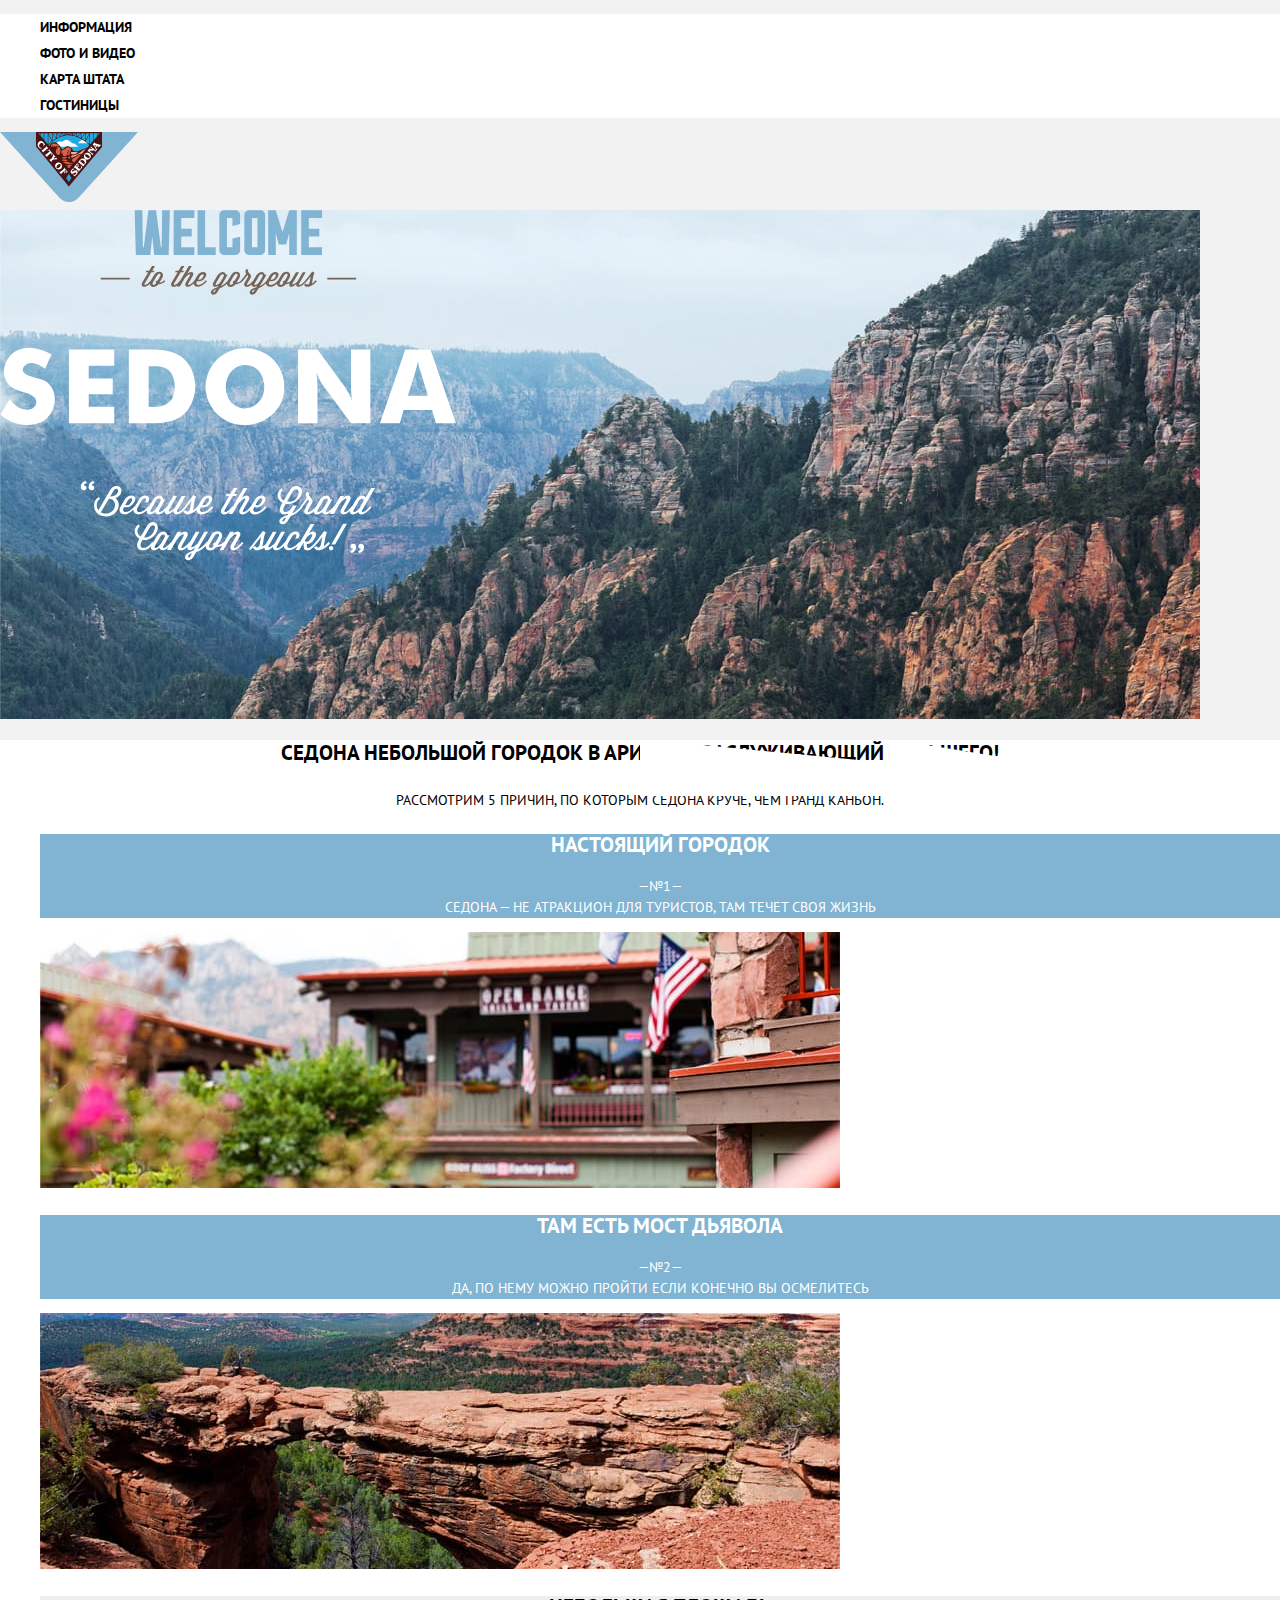
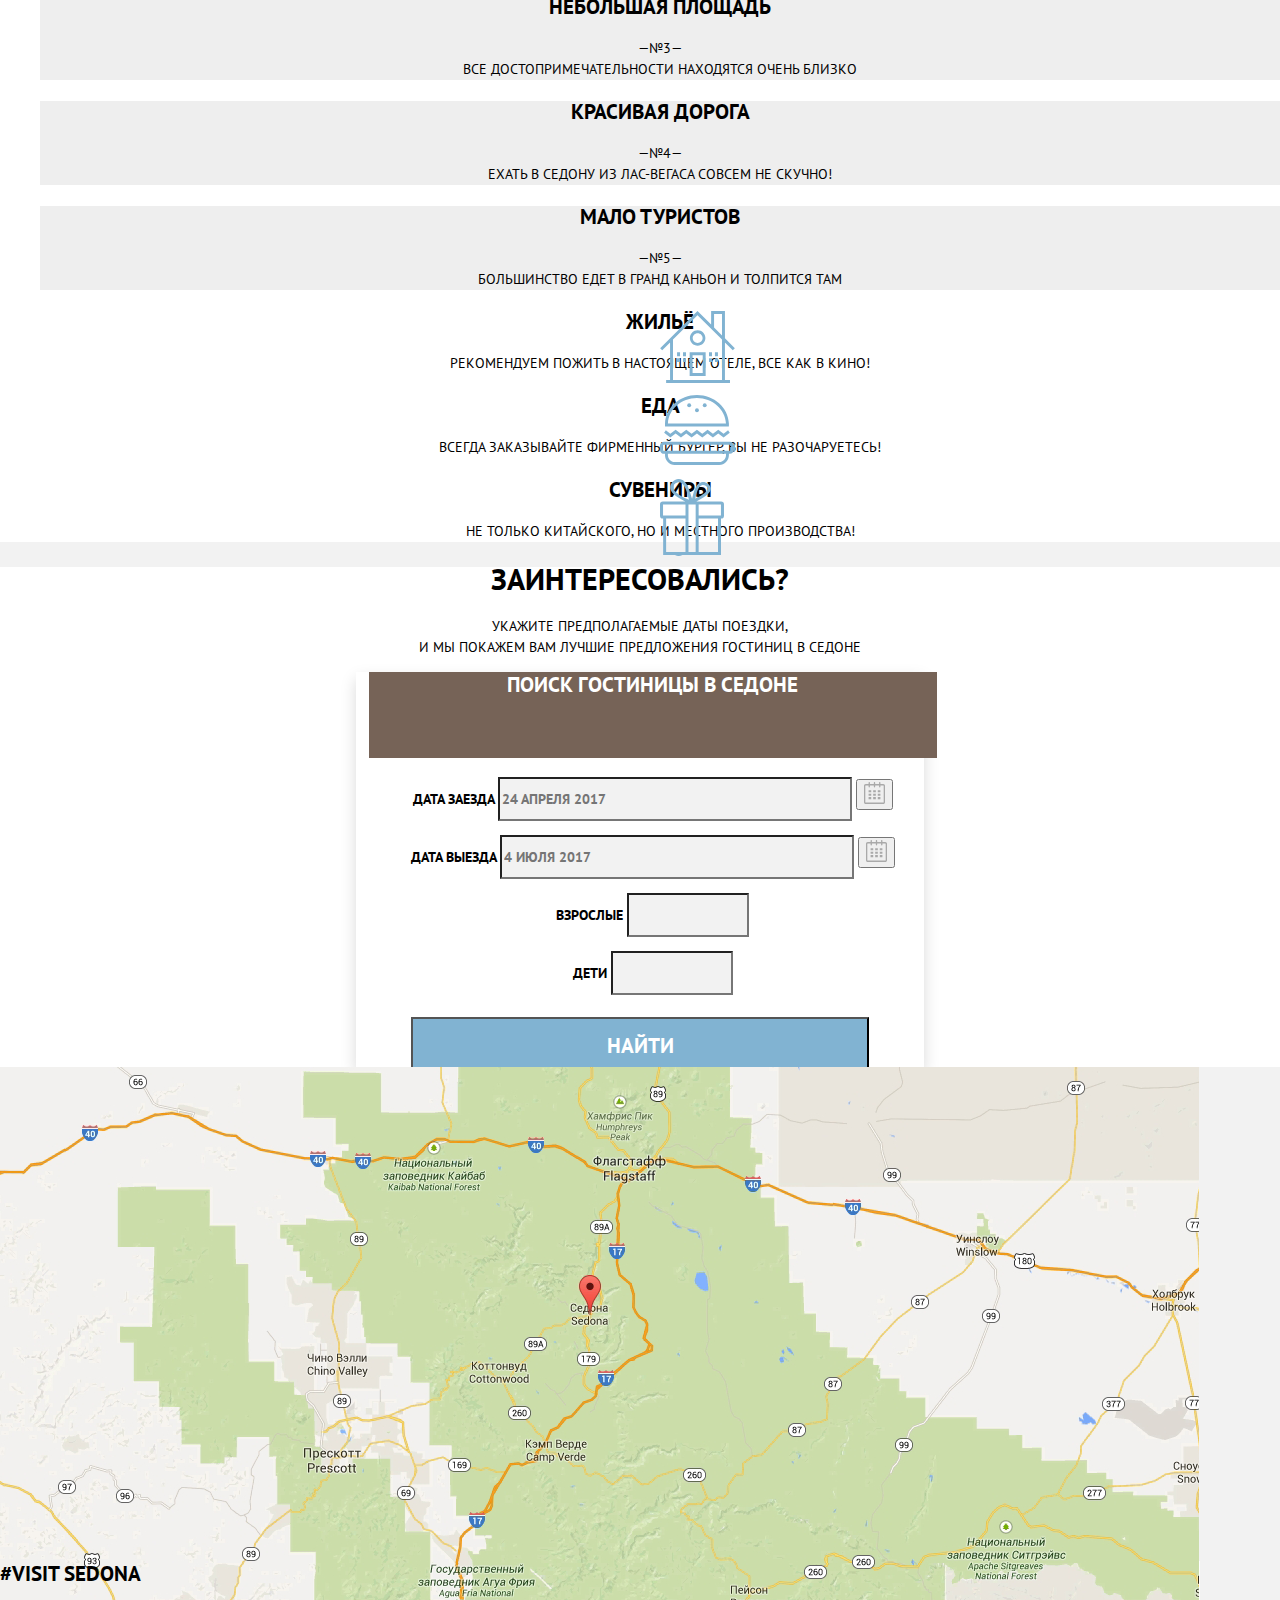
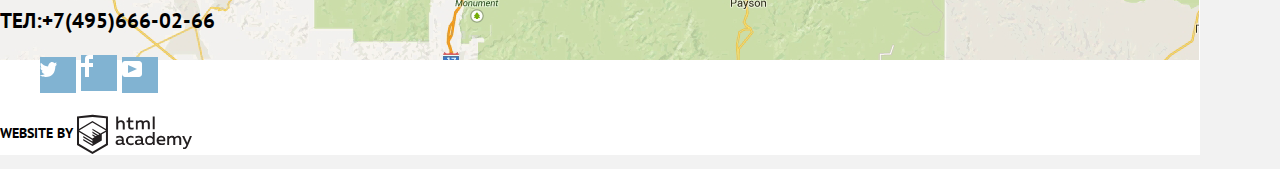
==== index.html @ 4ab87c95 "Задание css, думаю доделала" ====
<!DOCTYPE html>
<html lang="ru">
  <head>
    <meta charset="utf-8">
    <title>HTML Academy: Седона</title>
    <link href="https://fonts.googleapis.com/css2?family=PT+Sans:wght@400;700&display=swap" rel="stylesheet">
    <link href="css/normalize.css" rel="stylesheet">
    <link href="css/style.css" rel="stylesheet">
  </head>
  
  <body>
<header>
  <nav class="main_navigation">
    <div class="wrapper_navigation">
       <ul class="list_navigation">
       <li> <a href="blank.html">Информация</a></li>
       <li><a href="blank.html">Фото и видео</a></li>
       <li><a href="map.html">Карта штата</a></li>
       <li><a href="catalog.html">Гостиницы</a></li>
       </ul>
    </div>
  <a class="logo_sedona"><img src="img/svg-sedona/logo-sedona.svg"  width="138px" height="70px" alt="Седона. Главная"></a>
</nav>

</header>
<main>
<section class="site_header">
  <h1 class="visually-hidden">Главная страница сайта Седона</h1>
  <img src="img/svg-sedona/intro-welcome.svg" width="457px" height="357px" alt="">
<!--<img src="img/svg-sedona/intro-mask.svg"  width="1200px" height="57px">-->
</section>

<section class="best_reasons">
  <div class="sedona_statement">
  <p>Седона небольшой городок в аризоне,
    заслуживающий большего!</p>
</div>
  <h2>Рассмотрим 5 причин, по которым седона круче, чем гранд каньон.</h2>
  <ul class="list-reasons">
    <li > 
      <div class="reason1">
      <h3>Настоящий городок</h3>
      <p>—№1—<br>
Седона — не атракцион для туристов, там течет своя жизнь</p>
      </div>
      <img src="img/reason1.jpg" width="800px" height="256px" alt="Вид из окна на улицу города:другие отели, флаг сша и горы позади. ">
    </li>
    <li > 
      <div class="reason2">
      <h3>Там есть мост дьявола</h3>
      <p>—№2—<br>
Да, по нему можно пройти если конечно вы осмелитесь</p>
      </div> 
      <img src="img/reason2.jpg" width="800px" height="256px" alt="Каменный мост соединающий две скалы, образует между ними арку.">
    </li>
    <li > 
      <div class="reason3">
      <h3>Небольшая площадь</h3>
      <p>—№3—<br>
Все достопримечательности находятся очень близко</p>
      </div>
    </li>
    <li > 
      <div class="reason4">
      <h3>Красивая дорога</h3>
      <p>—№4—<br>
Ехать в седону из лас-вегаса совсем не скучно!</p>
      </div>
    </li>
    <li > 
      <div class="reason5">
      <h3>Мало туристов</h3>
      <p>—№5—<br>
Большинство едет в гранд каньон и толпится там</p>
      </div>
    </li> 
  </ul>
<!--Внизу раздел о трех преимуществах-->
  <div class="features">
    <ul class="list-features">
     <li class="feature1">
       <h3>Жильё</h3>
       <p>Рекомендуем пожить в настоящем отеле, все как в кино!</p>
     </li>
     
     <li class="feature2">
      <h3>Еда</h3>
      <p>Всегда заказывайте фирменный бургер, вы не разочаруетесь!</p>
    </li>
    <li class="feature3">
     <h3>Сувениры</h3>
      <p>Не только китайского, но и местного производства!</p>
    </li>
    </ul>
  </div>
</section>
<section class="index_search">
  <h2>Заинтересовались?</h2>
  <p>Укажите предполагаемые даты поездки,<br>
    и мы покажем вам лучшие предложения гостиниц в седоне</p>
    <div class="form_index_search">
  <form action="https://echo.htmlacademy.ru" method="GET">
    <fieldset>
      <legend>Поиск гостиницы в седоне</legend>    
   <p> 
     <label for="arrival_date">дата заезда</label>
    <input type="text" name="arrival_date" id="arrival_date" placeholder="24 апреля 2017" required>
    <button class="calendar">
      <svg xmlns="http://www.w3.org/2000/svg" width="21" height="22" viewBox="0 0 21 22"><path d="M19.251 2.025h-2.845V.648c0-.381-.294-.689-.656-.689-.363 0-.656.308-.656.689v1.377h-3.938V.648c0-.381-.294-.689-.655-.689-.363 0-.657.308-.657.689v1.377H5.906V.648c0-.381-.294-.689-.656-.689-.363 0-.657.308-.657.689v1.377H1.75C.784 2.025 0 2.847 0 3.862v16.302C0 21.179.784 22 1.75 22h17.501c.966 0 1.749-.821 1.749-1.836V3.862c0-1.015-.783-1.837-1.749-1.837zm.437 18.139a.448.448 0 0 1-.437.459H1.75a.45.45 0 0 1-.438-.459V3.862a.45.45 0 0 1 .438-.459h2.844v1.378c0 .381.294.689.657.689.362 0 .656-.308.656-.689V3.403h3.938v1.378c0 .381.294.689.657.689.361 0 .655-.308.655-.689V3.403h3.938v1.378c0 .381.293.689.656.689.362 0 .656-.308.656-.689V3.403h2.845c.241 0 .437.206.437.459v16.302z"/><path d="M4.594 8.225h2.625v2.066H4.594zM4.594 11.668h2.625v2.067H4.594zM4.594 15.112h2.625v2.066H4.594zM9.188 15.112h2.625v2.066H9.188zM9.188 11.668h2.625v2.067H9.188zM9.188 8.225h2.625v2.066H9.188zM13.781 15.112h2.625v2.066h-2.625zM13.781 11.668h2.625v2.067h-2.625zM13.781 8.225h2.625v2.066h-2.625z"/></svg>
    </button>
  </p>
  <p>
    <label for="date_of_departure">дата выезда</label>
    <input type="text" name="date_of_departure" id="date_of_departure" placeholder="4 июля 2017" required>
    <button class="calendar">
      <svg xmlns="http://www.w3.org/2000/svg" width="21" height="22" viewBox="0 0 21 22"><path d="M19.251 2.025h-2.845V.648c0-.381-.294-.689-.656-.689-.363 0-.656.308-.656.689v1.377h-3.938V.648c0-.381-.294-.689-.655-.689-.363 0-.657.308-.657.689v1.377H5.906V.648c0-.381-.294-.689-.656-.689-.363 0-.657.308-.657.689v1.377H1.75C.784 2.025 0 2.847 0 3.862v16.302C0 21.179.784 22 1.75 22h17.501c.966 0 1.749-.821 1.749-1.836V3.862c0-1.015-.783-1.837-1.749-1.837zm.437 18.139a.448.448 0 0 1-.437.459H1.75a.45.45 0 0 1-.438-.459V3.862a.45.45 0 0 1 .438-.459h2.844v1.378c0 .381.294.689.657.689.362 0 .656-.308.656-.689V3.403h3.938v1.378c0 .381.294.689.657.689.361 0 .655-.308.655-.689V3.403h3.938v1.378c0 .381.293.689.656.689.362 0 .656-.308.656-.689V3.403h2.845c.241 0 .437.206.437.459v16.302z"/><path d="M4.594 8.225h2.625v2.066H4.594zM4.594 11.668h2.625v2.067H4.594zM4.594 15.112h2.625v2.066H4.594zM9.188 15.112h2.625v2.066H9.188zM9.188 11.668h2.625v2.067H9.188zM9.188 8.225h2.625v2.066H9.188zM13.781 15.112h2.625v2.066h-2.625zM13.781 11.668h2.625v2.067h-2.625zM13.781 8.225h2.625v2.066h-2.625z"/></svg>
    </button>
  </p>
   <p>
    <label for="adults">взрослые</label>
    <input type="number" id="adults" min="1" max="5" step="1">
  </p>
  <p>
    <label for="children">дети</label>
    <input type="number" id="children" min="0" max="4" step="1">
  </p>
    </fieldset>
  </form>
  <button type="submit">найти</button>
</div>
</section>
</main>

<section class="map"><!--Карта поиска места-->
  <a href="https://www.google.com/maps">
    <img src="img/map_sedona.png" alt="Вот где мы находимся, если смотреть со спутника." width="1199px" height="594px">
  </a>
</section>

<footer class="footer">
   <p>#VISIT SEDONA</p>
    <a href="tel:+74956660266">ТЕЛ:+7(495)666-02-66</a> 
    <ul class="list_footer">
<li><a href=""><svg xmlns="http://www.w3.org/2000/svg" xmlns:xlink="http://www.w3.org/1999/xlink" width="17" height="15" viewBox="0 0 17 15"><path fill="#FFF" d="M10.95.144c1.685-.496 2.984.27 3.577 1.179.673-.231 1.331-.481 2.011-.708a2.345 2.345 0 0 1-.857 1.768c.685.17 1.304-.491 1.304-.491-.169 1-1.006 1.788-1.563 2.024-.231 6.75-3.175 11.217-10.077 11.082h-.446c-.41 0-4.164-.46-4.898-1.887 2.271.196 3.893-.422 4.693-1.177-.96-.3-2.679-.477-2.979-2.95.349.106.564.228 1.19.119C1.705 8.247.374 7.53.448 5.33c.285.328 1.067.536 1.34.472C1.085 5.561-.182 2.442.894.85c1.818 1.854 3.735 3.606 7.152 3.773C8.254 2.33 9.183.793 10.95.144z"/></svg></a></li>
<li><a href=""><svg xmlns="http://www.w3.org/2000/svg" width="12" height="22" viewBox="0 0 12 22"><path fill="#FFF" d="M12 4V0H8a4 4 0 0 0-4 4v4H0v4h4v10h4V12h4V8H8V4h4z"/></svg></a></li>
<li><a href=""><svg xmlns="http://www.w3.org/2000/svg" xmlns:xlink="http://www.w3.org/1999/xlink" width="20" height="16" viewBox="0 0 20 16"><path fill="#FFF" d="M17 0H3C1.35 0 0 1.35 0 3v10c0 1.65 1.35 3 3 3h14c1.65 0 3-1.35 3-3V3c0-1.65-1.35-3-3-3zM6.027 11.998V4.002L15.014 8l-8.987 3.998z"/></svg></a></li>
    </ul>
    <p class="htmlacademy">WEBSITE BY
    <a href="https://www.htmlacademy.ru"><svg id="Layer_1" data-name="Layer 1" xmlns="http://www.w3.org/2000/svg" viewBox="0 0 108.08 36.85"><title>logo-htmlacademy-small1</title><path d="M44.61,26.88a2,2,0,0,0,.55-0.1v1.33a3.25,3.25,0,0,1-1.18.21,1.67,1.67,0,0,1-1.67-1,4.84,4.84,0,0,1-3.14,1.08c-1.51,0-2.91-.83-2.91-2.55,0-2.13,2-2.79,3.71-2.79a11.08,11.08,0,0,1,2.17.25v-0.3c0-1-.76-1.77-2.19-1.77a7.42,7.42,0,0,0-3,.64v-1.7a10.21,10.21,0,0,1,3.19-.55c2.36,0,3.81,1.12,3.81,3.65v3a0.54,0.54,0,0,0,.49.59h0.17Zm-6.44-1.13A1.35,1.35,0,0,0,39.63,27h0.11a3.39,3.39,0,0,0,2.41-1V24.58a9.72,9.72,0,0,0-1.81-.21c-1,0-2.16.33-2.16,1.38h0Zm12.36-6.11a5,5,0,0,1,2.57.64V22a4.08,4.08,0,0,0-2.3-.7,2.75,2.75,0,1,0,0,5.49,5,5,0,0,0,2.43-.64v1.71a6.27,6.27,0,0,1-2.76.57A4.21,4.21,0,0,1,46,24.51q0-.21,0-0.41a4.32,4.32,0,0,1,4.18-4.46h0.38Zm12.17,7.24a2,2,0,0,0,.55-0.1v1.33a3.25,3.25,0,0,1-1.18.21,1.67,1.67,0,0,1-1.67-1,4.84,4.84,0,0,1-3.14,1.08c-1.51,0-2.91-.83-2.91-2.55,0-2.13,2-2.79,3.71-2.79a11.08,11.08,0,0,1,2.17.25v-0.3c0-1-.76-1.77-2.19-1.77a7.42,7.42,0,0,0-3,.64v-1.7a10.21,10.21,0,0,1,3.19-.55c2.36,0,3.81,1.12,3.81,3.65v3a0.54,0.54,0,0,0,.49.59h0.17Zm-6.44-1.13A1.35,1.35,0,0,0,57.73,27h0.11a3.39,3.39,0,0,0,2.41-1V24.58a9.72,9.72,0,0,0-1.81-.21c-1.06,0-2.16.33-2.16,1.38h0ZM73,16V28.2H71.35V26.88a3.88,3.88,0,0,1-3.19,1.54,4.4,4.4,0,0,1,0-8.78,3.81,3.81,0,0,1,3,1.3V16H73Zm-4.53,5.22a2.76,2.76,0,1,0,0,5.52A2.86,2.86,0,0,0,71.15,25V23A2.91,2.91,0,0,0,68.49,21.27ZM79,19.64c3.31,0,4.46,2.68,3.92,5.09H76.7c0.21,1.5,1.67,2.11,3.19,2.11a6.11,6.11,0,0,0,2.64-.59v1.6a7.14,7.14,0,0,1-3,.57C77,28.42,74.78,27,74.78,24a4.18,4.18,0,0,1,4-4.39H79Zm0.09,1.54a2.28,2.28,0,0,0-2.44,2.1v0.06H81.3A2,2,0,0,0,79.13,21.18Zm5.73,7V19.87h1.65v1a3.81,3.81,0,0,1,2.78-1.27A2.86,2.86,0,0,1,91.89,21a4.12,4.12,0,0,1,2.91-1.33A3.06,3.06,0,0,1,98,23V28.2h-1.9V23.05a1.59,1.59,0,0,0-1.42-1.75H94.42a2.8,2.8,0,0,0-2.07,1.12V28.2h-1.9V23.05A1.59,1.59,0,0,0,89,21.31H88.8a3,3,0,0,0-2.21,1.29v5.63H84.86Zm21.31-8.33h1.9l-3.91,9.46c-0.9,2.17-2.09,2.86-3.35,2.86a4.76,4.76,0,0,1-1.1-.14V30.46a2.86,2.86,0,0,0,.85.12c0.9,0,1.58-.64,2.07-1.9l0.17-.42-4-8.4h2l2.86,6.29ZM38.73,1.46V6.22a3.81,3.81,0,0,1,2.7-1.14,3.25,3.25,0,0,1,3.44,3.4v5.15H43V8.72a1.81,1.81,0,0,0-1.61-2h-0.3a2.93,2.93,0,0,0-2.32,1.39v5.52h-1.9V1.46h1.9ZM49.94,2.31v3h3V6.91h-3v3.81c0,1.1.5,1.46,1.58,1.46a4.49,4.49,0,0,0,1.69-.33v1.6A6.8,6.8,0,0,1,51,13.8a2.55,2.55,0,0,1-2.86-2.74V6.89H46.58V5.26h1.5V2.74Zm5.4,11.31V5.28H57v1A3.81,3.81,0,0,1,59.77,5a2.86,2.86,0,0,1,2.6,1.33A4.12,4.12,0,0,1,65.28,5,3.06,3.06,0,0,1,68.44,8.4v5.21h-1.9V8.46a1.59,1.59,0,0,0-1.42-1.75H64.89a2.8,2.8,0,0,0-2.07,1.12v5.78h-1.9V8.46A1.59,1.59,0,0,0,59.5,6.71H59.27A3,3,0,0,0,57.06,8v5.63H55.34ZM71.17,1.45H73V13.6H71.17V1.45ZM14.71,0H14.55L0,1.54V28.21l14.55,8.66,14.55-8.66V1.54Zm12.5,27.1L14.55,34.64,1.9,27.12V16.18l12.59,7.5V25L5.86,19.9v1.31l8.68,5.21v1.39L5.87,22.65V24l8.68,5.21,8.75-5.24V18.31L27.2,16V27.12Zm0-12.53-3.48,2-1.6,1L14.51,13v1.31L21,18.23H21l-0.14.09-1,.54-5.37-3.2V17l4.24,2.52-1,.67-3.2-1.9v1.31l2.1,1.24L14.5,22.1,2,14.65,14.51,7.11Zm0-1.32L14.49,5.76,1.91,13.25v-10L14.56,1.92,27.21,3.25v10h0Z" transform="translate(0 -0.02)" fill="#231f20"/></svg></a>
    </p>
</footer>
  </body>
</html>
<!--задание завершаем разметку сделано-->
---- css/style.css ----
/* Variables */
:root {
    /*цвета для элементов и блоков*/
    --white_color: #FFFFFF;
    --sky_color: #81B3D2;
    --gray_main: #EEEEEE; /*для причин с 3 по 5ю*/
    --light_gray: #F2F2F2;/*для фона взади главной и каталога отелей, для полей ввода, надписи рейтинг*/
    --brown_color: #766357;/*шапка форм, кнопок забронировать*/
    --white_for_footer:  rgba(255, 255, 255, 0.9);
    /*цвета для шрифтов*/
    --special_gray: #CACACA;
    --brown-black_text: #333333;/* for text, description*/ 
    --black: #000000;
    --gray_for_line: #E5E5E5;;
    --gray_for_rating: #666666;
}
/* Global */
body {
    min-width: 960px;
    margin: 0;
    padding: 0;
    font-family: "PT Sans", "Arial", sans-serif;
    font-size: 14px;
    line-height: 21px;
    font-weight: normal;
    color: var(--black);
    text-transform: uppercase;
    background-color: var(--light_gray);
    background-position: top center;
    background-repeat: no-repeat;
  }

  a {
    text-decoration: none;
  }
  
  img {
    max-width: 100%;
    height: auto;
  }
  /* Main navigation */

.main_navigation {
    font-weight: bold;
    line-height: 26px;
    
  }
  .wrapper_navigation {
    background-color: var(--white_color);
  }
  .list_navigation {
    list-style: none;
  }
  .list_navigation a {
    color: var(--black);
  }
 .main-navigation img {
background-color: var(--sky_color); 
 } 
 .list_navigation a:active, 
 .list_navigation a:visited {
   color: var(--brown_color);
 }
 .list_navigation a:hover {
   color: var(--sky_color);
 }

  /*Welcom, name Sedona*/
  .site_header {
    background-image: url(../img/background_index.jpg);
    background-position: center;
    background-repeat: no-repeat;
    width: 1200px;
    height: 509px;
  }
  .site_header img {
    
    vertical-align: middle; 
  }

  .sedona_statement {
text-align: center;
font-weight: bold;
font-size: 21px;
line-height: 26px;
background-color: var(--white_color);
  }
  
   .sedona_statement::before {
    content: "";
    background-image: url(../img/svg-sedona/intro-mask.svg);
    background-position: center;
    background-repeat: no-repeat;
    position: absolute;
    width: 1200px;
    height: 57px;
  }

  /* раздел о причинах посетить седону*/
  .best_reasons {
    background-color: var(--white_color); 
    font-size: 14px;
    line-height: 21px;
    font-weight: normal;
  }
  .best_reasons h2 { 
    font-size: 14px;
    line-height: 26px;
    text-align: center;
    font-weight: normal;
  } 
.list-reasons {
  list-style: none; 
}
.list-reasons div {
  text-align: center;
}
.list-reasons h3 {
font-weight: bold;
font-size: 21px;
line-height: 21px;
}
.reason1, .reason2 {
  color: var(--white_color);
  background-color: var(--sky_color);
}
 .reason3, .reason4, .reason5  {
  background-color: var(--gray_main);
}
/*раздел о преимуществах*/
.features {
background-color: var(--white_color);
 font-weight: normal;
font-size: 14px;
line-height: 21px;
text-align: center;
}
.list-features {
  list-style: none; 
}
.features h3 {
  font-weight: bold;
  font-size: 21px;
  line-height: 21px;
}

.feature1::before {
  content: "";
  background-image: url(../img/svg-sedona/icon-1.svg);
  color: var(--sky_color);
  width: 75px;
 height: 72px;
 position: absolute;
}
.feature2::before {
  content: "";
  background-image: url(../img/svg-sedona/icon-3.svg);
  width: 75px;
  height: 70px;
  position: absolute;
}
.feature3::before {
  content: "";
  background-image: url(../img/svg-sedona/icon-2.svg);
  width: 64px;
  height: 77px;
  position: absolute;
}
/*поиск отела и карта*/
.index_search {
  background-color: var(--white_color); 
  text-align: center;
}
.index_search h2 {
  font-weight: bold;
  font-size: 30px;
  line-height: 24px;
}
.form_index_search {
  background-color: var(--white_color);
  font-weight: bold;
  font-size: 14px;
  line-height: 26px;
  text-transform: uppercase;
  width: 568px;
  height: 395px;
  box-shadow: 0px 7px 15px rgba(0, 1, 1, 0.15);
  margin: auto;
}
.form_index_search  fieldset {
  border:none;
}
.form_index_search legend {
font-weight: bold;
font-size: 21px;
line-height: 26px;
color: var(--white_color);
background-color: var(--brown_color);
width: 568px;
height: 86px;
vertical-align: middle;
}

.form_index_search legend:active {
  background-color: #503E33;
}
.form_index_search legend:hover {
background-color: #604E43;
}
.form_index_search input[type="text"] {
  color: var(--black);
  background-color: var(--light_gray);
  width: 346px;
  height: 38px;
  font-weight: bold;
  font-size: 14px;
  line-height: 26px;
  text-transform: uppercase; 
}
.calendar path {
  fill: #A9A9A9;
}
.calendar path:hover {
  fill: var(--black);
}
.calendar path:active {
  fill: var(--sky_color);
}

/*как убрать подсветку браузера по умолчанию при фокусе?*/
.form_index_search input[type="text"]:focus{
  background-color: var(--white_color);
  border: 2px solid var(--light_gray);
}
.form_index_search input[type="number"] {
  background-color: var(--light_gray);
  width: 114px;
  height: 38px;
  font-weight: bold;
  font-size: 14px;
  line-height: 26px;
  text-transform: uppercase;
  text-align: center;
  color: var(--black);
}
.form_index_search button[type="submit"] {
  background-color: var(--sky_color);
  font-weight: bold;
  font-size: 21px;
  line-height: 26px;
  text-align: center;
  color: var(--white_color);
  width: 458px;
  height: 58px;
  vertical-align: middle;
  text-transform: uppercase;
}
.form_index_search button[type="submit"]:hover {
  background-color: #669EC0;
  mix-blend-mode: normal;
  opacity: 0.3;
}
.form_index_search button[type="submit"]:active {
  background-color: #5496BD;
}
.map {
  width: 1199px;
  height: 473px;
}
/*footer part */
.footer {
  background-color: var(--white_color);
  width: 1200px;
  min-height: 120px;
  font-weight: bold;
  font-size: 21px;
  line-height: 26px;
}
.footer .list_footer {
  list-style: none;
}
.footer a {color: var(--black);}
.list_footer li {
  background-color: var(--sky_color);
  width: 36px;
  height: 36px;
  display: inline-block;
}
.list_footer svg {
 
}

.list_footer path:active {
  opacity: 0.3; 
}
.list_footer li:hover {
  background-color: #669EC0;
}
.list_footer li:active {
  background-color: #5496BD;;
}
.footer .htmlacademy {
  font-size: 14px;
  line-height: 26px;
}
.htmlacademy svg {
width: 115px;
height: 41px;
vertical-align: middle;
}
.htmlacademy path:hover {
fill: var(--sky_color);
}
.htmlacademy path:active {
fill: #BDBBBC;
}
/*для скрытых элементов*/
.visually-hidden {
  display: none;
} 

/*catalog inner page*/
/*фильтр цены, шапка сайта*/
.filter {
  background-color: #766357;
  background-image: url(../img/background-catalog.jpg);
  background-repeat: no-repeat;
  color: var(--white_color);
  font-size: 14px;
  line-height: 21px;
  width: 1200px;
  min-height: 217px;
}
.filter fieldset {
border: none;
display: inline-block;
}
.filter legend {
font-weight: bold;
font-size: 16px;
line-height: 21px;
}
.list_filter_infrastructure, .list_filter_housetipe {
  list-style: none;
}
.price_control {
  
}
.price_control p {
  font-weight: bold;
}
.price_control label {
  text-align: center;
}
.price_control input[type="text"] {
  background-color: transparent;
  font-size: 14px;
  line-height: 21px;
  color: var(--white_color);
  border: none;
}
.min-max_price {
  border:2px solid var(--white_color);
}
/*я не знаю как офорлять ползунки на контролере цены*/
.range_price_control button[type="button"] {
  border-radius: 100%;
}
.range_price_control div {

}

.filter button[type="submit"] {
  background-color: transparent;
  color: var(--white_color);
  text-align: center;
  border: 2px solid var(--white_color);
  font-size: 14px;
line-height: 21px;
text-transform: uppercase;
border: 2px solid #FFFFFF;
width: 137px;
height: 36px;
border-radius: 2px;
}
.filter button[type="submit"]:hover {
  background-color: var(--white_color);
  color: var(--black);
}

.catalog_search_line {
  background-color: var(--white_color);
  color: var(--black);
  width: 1200px;
  min-height: 86px;
  border-bottom: 1px solid var(--gray_for_line);
  font-size: 12px;
  line-height: 18px;
}

.catalog_search_line h2 {
  font-weight: bold;
  font-size: 21px;
  line-height: 26px;
}

.catalog_search_line ul {
  list-style: none;
}
/*не сделала по цене правильно пока потом сделаю*/
.list_sort a:not(:first-of-type) {
  color: var(--black);
  opacity: 0.3;
}
.list_sort a:first-child {
  color: var(--sky_color);
}
.list_sort a:hover{
  color: var(--sky_color);
  border-bottom: 1px dashed var(--sky_color);
  opacity: 1;
}
.list_sort a:active{
  color: var(--black);
  border-bottom: none;
  opacity: 1;
}
/*стрелки вверх вниз*/
.down_arrow path {
  fill: #81B3D2;
}
.up_arrow path {
  fill: #CACACA;
}


/*каталог отелей*/
.catalog_hotel {
  background-color: var(--white_color);
  border-bottom: 1px solid var(--gray_for_line);
  width: 1200px;
  min-height: 150px;
  font-size: 14px;
  line-height: 21px;
  color: var(--brown-black_text);
}

.catalog_hotel h2:active {
  font-weight: bold;
  font-size: 21px;
  line-height: 26px;
  color: var(--black);
}
.catalog_hotel h2:hover {
  color: var(--sky_color);
  }
  .catalog_hotel  .name_hotel:active {
  color: var(--black);
  opacity: 0.3;
  }
.catalog_hotel span {
  display: inline-block;
}
/*ссылки -кнопки */
.catalog_hotel a:nth-of-type(1) {
  background-color: var(--sky_color);
  color: var(--white_color);
  font-weight: bold;
  font-size: 14px;
  line-height: 21px;
  text-align: center;
  width: 110px;
  height: 27px;
  display: inline-block;
  vertical-align: middle;
}
.catalog_hotel a:nth-of-type(1):hover {
  background-color: #669EC0;
}
.catalog_hotel a:nth-of-type(1):active {
  background-color: #5496BD;
  opacity: 0.3;
}
.catalog_hotel a:nth-of-type(2) {
  background-color: var(--brown_color);
  color: var(--white_color);
  font-weight: bold;
  font-size: 14px;
  line-height: 21px;
  text-align: center;
  width: 142px;
  height: 27px;
  display: inline-block;
  vertical-align: middle;
}
.catalog_hotel a:nth-of-type(2):hover {
  background-color: #604E43;
}
.catalog_hotel a:nth-of-type(2):active {
  background-color: #503E33;
  opacity: 0.3;
}

/*слово рейтинг*/
.catalog_hotel .rating {
  background-color: var(--light_gray);
  color: var(--gray_for_rating);
  text-align: center;
  border: 1px solid var(--light_gray);
  width: 110px;
height: 27px;
}
/*звезды рейтинга*/
.stars {
  display: inline-block;
  background-image: url(../img/svg-sedona/star.svg);
  background-repeat: space;         
  height: 17px;
  vertical-align: middle;
}
.star4 {
  width: 80px;
}
.star3 {
  width: 60px;
}
.star2 {
  width: 40px;
}
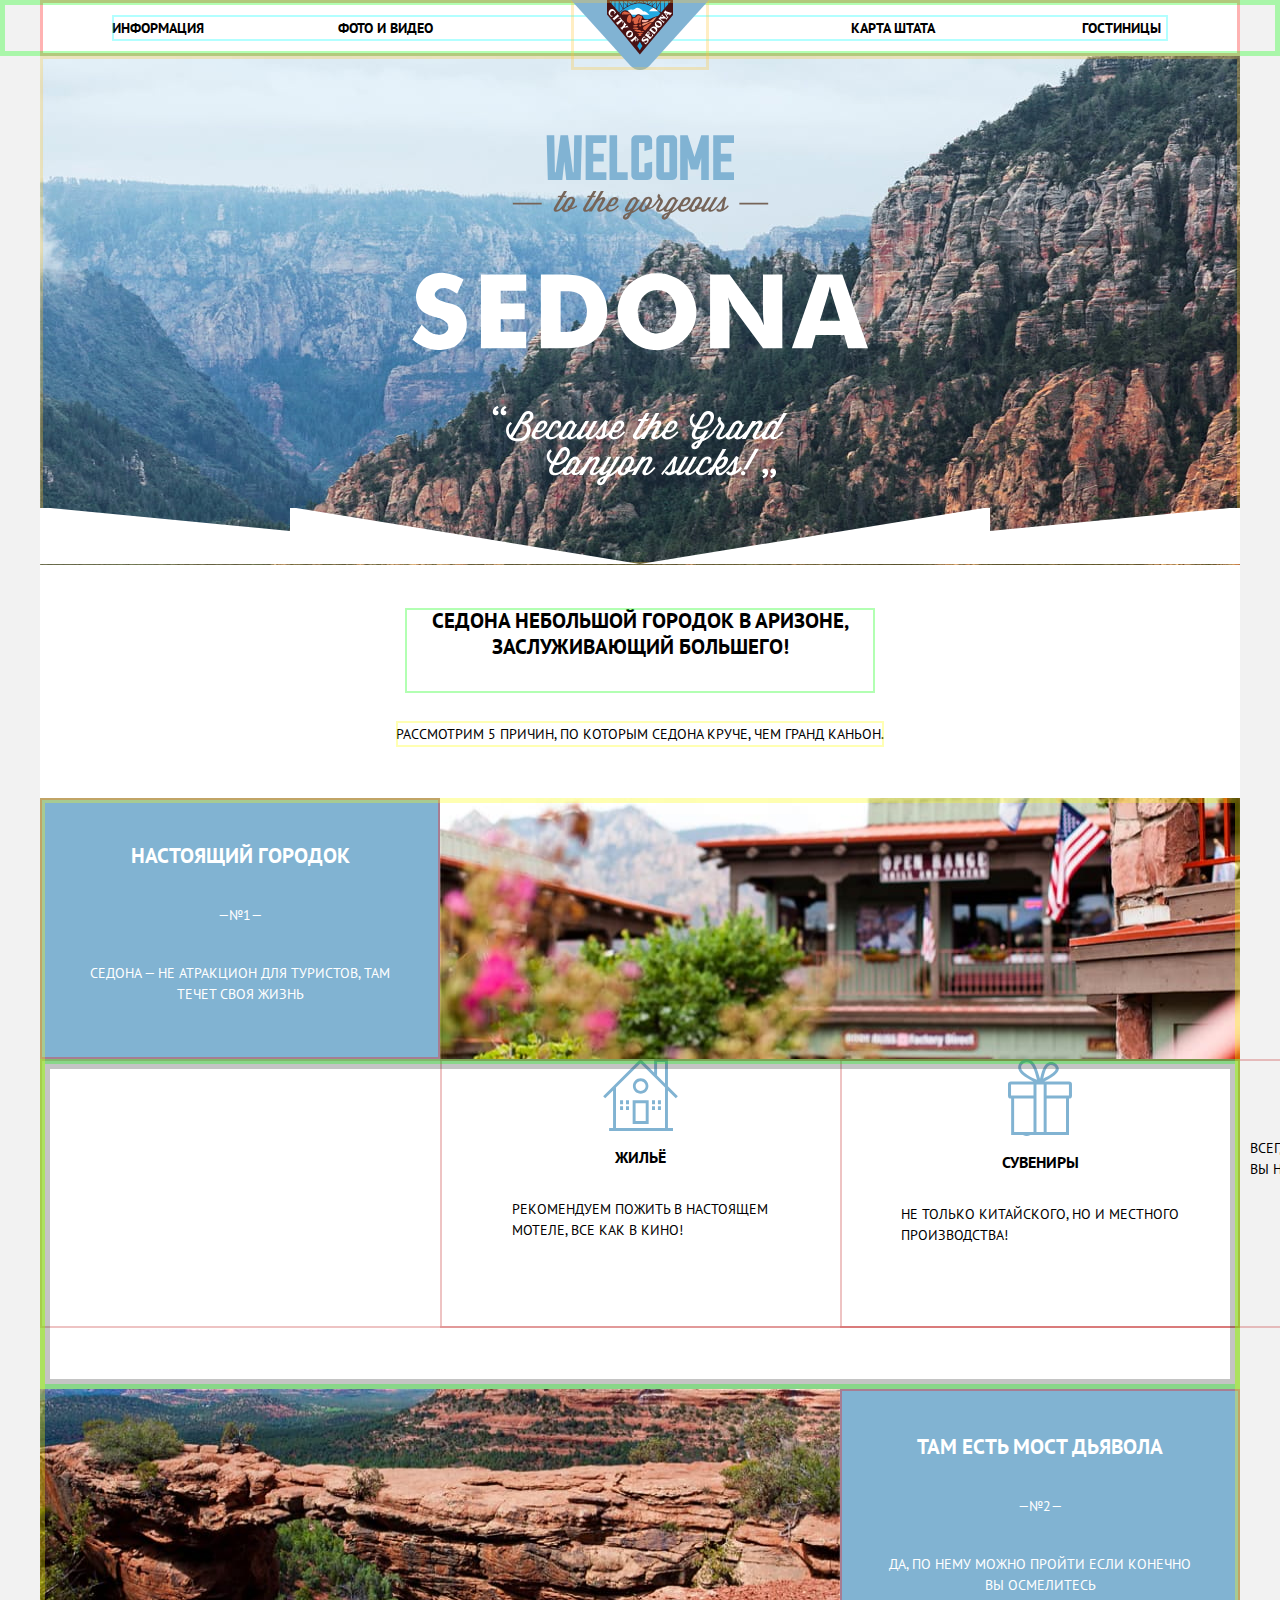
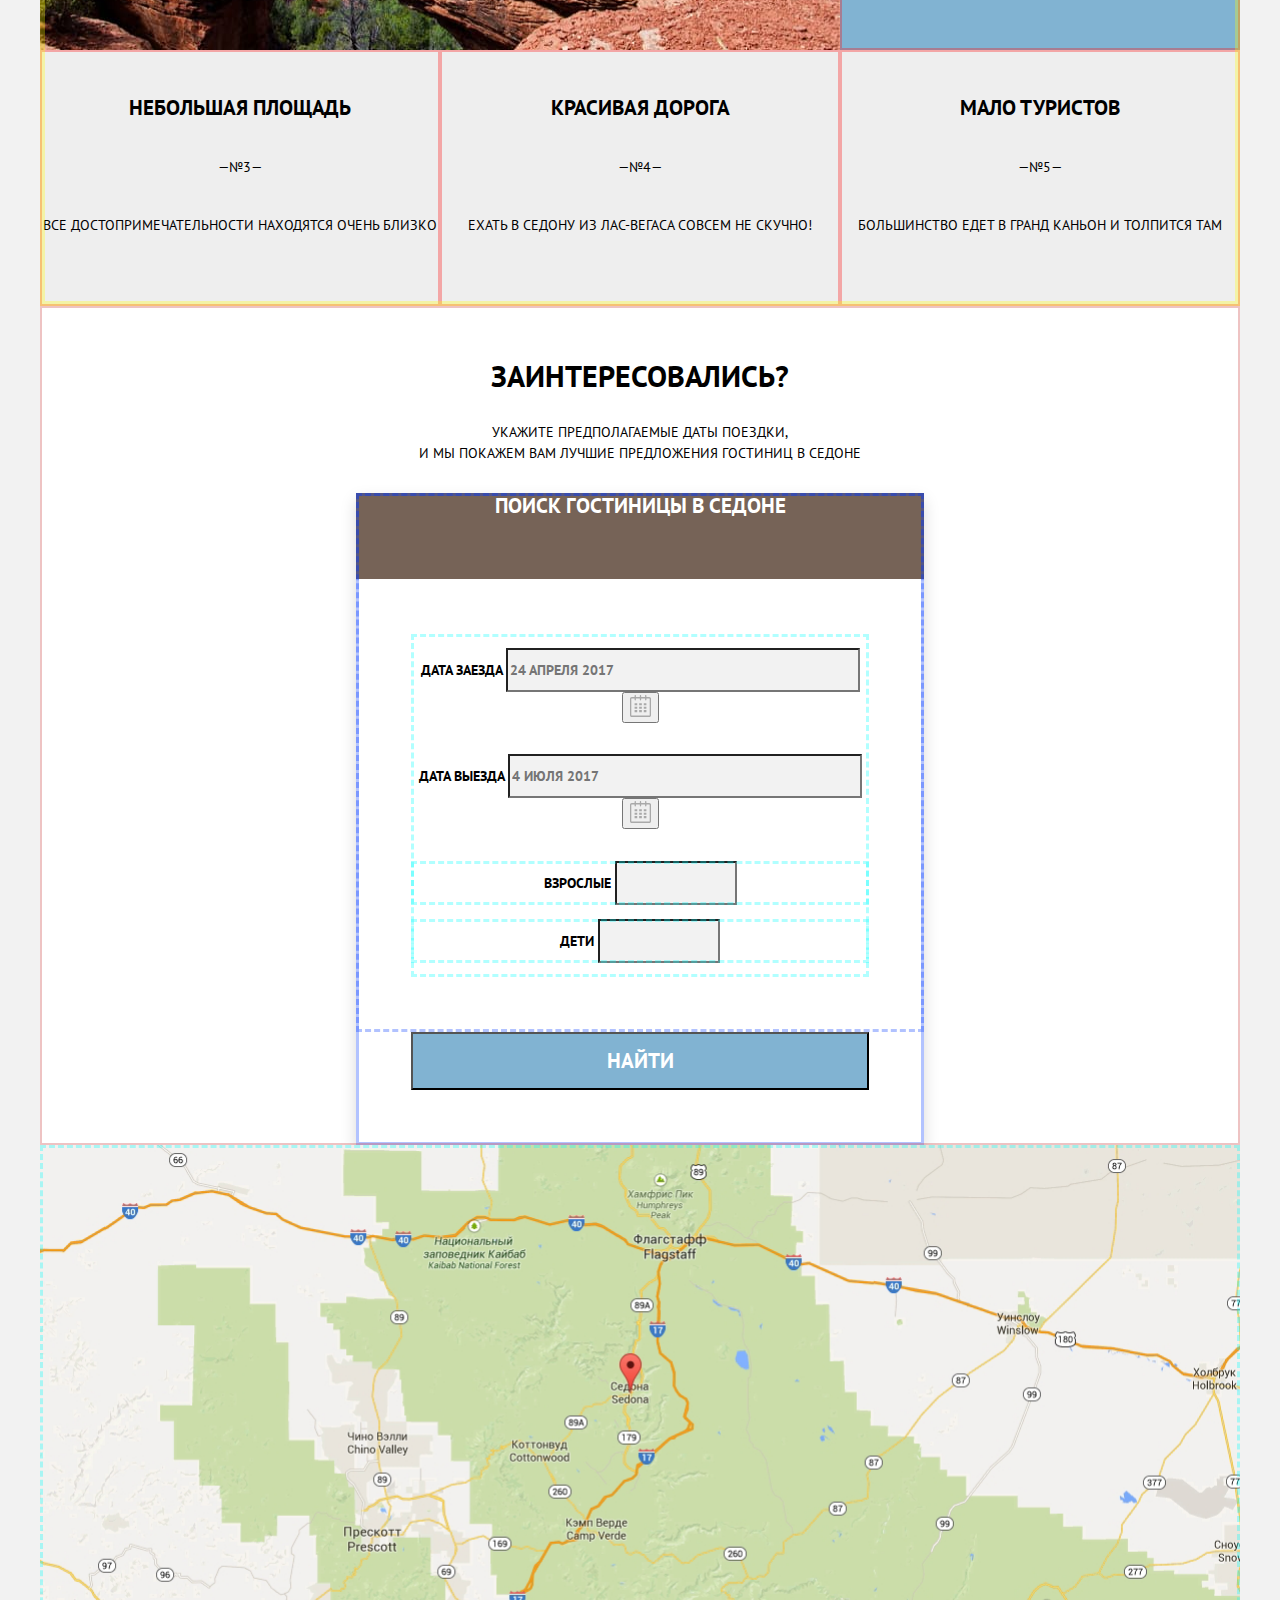
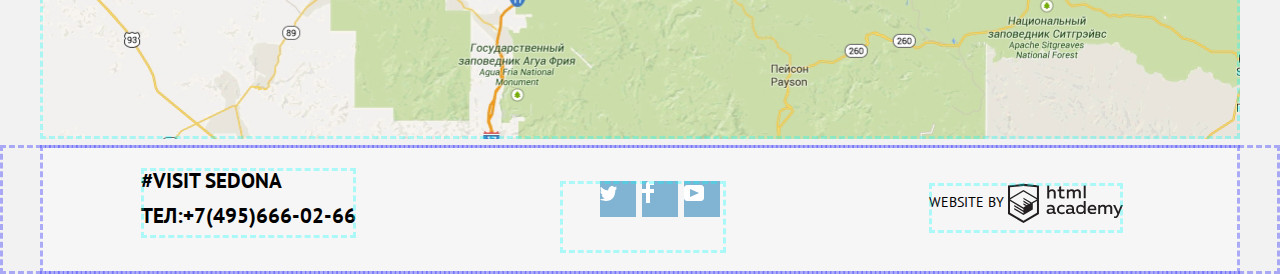
==== commit cfff5d61: "задание на построение сетки" ====
--- a/index.html
+++ b/index.html
@@ -1,5 +1,5 @@
 <!DOCTYPE html>
-<html lang="ru">
+<html class="page" lang="ru">
   <head>
     <meta charset="utf-8">
     <title>HTML Academy: Седона</title>
@@ -7,92 +7,94 @@
     <link href="css/normalize.css" rel="stylesheet">
     <link href="css/style.css" rel="stylesheet">
   </head>
-  
-  <body>
-<header>
-  <nav class="main_navigation">
-    <div class="wrapper_navigation">
-       <ul class="list_navigation">
-       <li> <a href="blank.html">Информация</a></li>
-       <li><a href="blank.html">Фото и видео</a></li>
-       <li><a href="map.html">Карта штата</a></li>
-       <li><a href="catalog.html">Гостиницы</a></li>
-       </ul>
-    </div>
-  <a class="logo_sedona"><img src="img/svg-sedona/logo-sedona.svg"  width="138px" height="70px" alt="Седона. Главная"></a>
-</nav>
 
-</header>
-<main>
+  <body class="page-body">
+    <header>
+      <nav class="main_navigation container">
+        <div class="wrapper_navigation">
+           <ul class="list_navigation">
+           <li> <a href="blank.html">Информация</a></li>
+           <li><a href="blank.html">Фото и видео</a></li>
+           <li><a href="map.html">Карта штата</a></li>
+           <li><a href="catalog.html">Гостиницы</a></li>
+           </ul>
+        </div>
+      <a href ="index.html" class="logo_sedona"><img src="img/svg-sedona/logo-sedona.svg"  width="138px" height="70px" alt="Седона. Главная"></a>
+    </nav>
+    </header>
+
+<main class="flex-main container">
+
 <section class="site_header">
   <h1 class="visually-hidden">Главная страница сайта Седона</h1>
   <img src="img/svg-sedona/intro-welcome.svg" width="457px" height="357px" alt="">
-<!--<img src="img/svg-sedona/intro-mask.svg"  width="1200px" height="57px">-->
 </section>
 
+<!--здесь не понимаю, что делать первым обертку container или сам блок -->
 <section class="best_reasons">
-  <div class="sedona_statement">
-  <p>Седона небольшой городок в аризоне,
-    заслуживающий большего!</p>
-</div>
+  <p class="sedona_statement">Седона небольшой городок в аризоне, заслуживающий большего!</p>
   <h2>Рассмотрим 5 причин, по которым седона круче, чем гранд каньон.</h2>
   <ul class="list-reasons">
-    <li > 
-      <div class="reason1">
+    <li >
+      <div class="reason reason1">
       <h3>Настоящий городок</h3>
-      <p>—№1—<br>
-Седона — не атракцион для туристов, там течет своя жизнь</p>
+      <p>—№1—</p>
+<p>Седона — не атракцион для туристов, там<br>
+  течет своя жизнь</p>
       </div>
       <img src="img/reason1.jpg" width="800px" height="256px" alt="Вид из окна на улицу города:другие отели, флаг сша и горы позади. ">
     </li>
-    <li > 
-      <div class="reason2">
+    <li >
+      <div class="reason reason2">
       <h3>Там есть мост дьявола</h3>
-      <p>—№2—<br>
-Да, по нему можно пройти если конечно вы осмелитесь</p>
-      </div> 
+      <p>—№2—</p>
+<p>Да, по нему можно пройти если конечно<br>
+   вы осмелитесь</p>
+      </div>
       <img src="img/reason2.jpg" width="800px" height="256px" alt="Каменный мост соединающий две скалы, образует между ними арку.">
     </li>
-    <li > 
-      <div class="reason3">
+    <li >
+      <div class="reason reason3">
       <h3>Небольшая площадь</h3>
-      <p>—№3—<br>
-Все достопримечательности находятся очень близко</p>
+      <p>—№3—</p>
+<p>Все достопримечательности находятся очень близко</p>
       </div>
     </li>
-    <li > 
-      <div class="reason4">
+    <li >
+      <div class="reason reason4">
       <h3>Красивая дорога</h3>
-      <p>—№4—<br>
-Ехать в седону из лас-вегаса совсем не скучно!</p>
+      <p>—№4—</p>
+<p>Ехать в седону из лас-вегаса совсем не скучно!</p>
       </div>
     </li>
-    <li > 
-      <div class="reason5">
+    <li >
+      <div class="reason reason5">
       <h3>Мало туристов</h3>
-      <p>—№5—<br>
-Большинство едет в гранд каньон и толпится там</p>
+      <p>—№5—</p>
+<p>Большинство едет в гранд каньон и толпится там</p>
       </div>
-    </li> 
-  </ul>
+    </li>
 <!--Внизу раздел о трех преимуществах-->
-  <div class="features">
+    <li class="line_features">
     <ul class="list-features">
-     <li class="feature1">
+     <li class="feature feature1">
        <h3>Жильё</h3>
-       <p>Рекомендуем пожить в настоящем отеле, все как в кино!</p>
+       <p>Рекомендуем пожить в настоящем<br>
+        мотеле, все как в кино!</p>
      </li>
-     
-     <li class="feature2">
+     <li class="feature feature2">
       <h3>Еда</h3>
-      <p>Всегда заказывайте фирменный бургер, вы не разочаруетесь!</p>
+      <p>Всегда заказывайте фирменный бургер,
+        <br> вы не разочаруетесь!</p>
     </li>
-    <li class="feature3">
+    <li class="feature feature3">
      <h3>Сувениры</h3>
-      <p>Не только китайского, но и местного производства!</p>
+      <p>Не только китайского, но и местного<br>
+        производства!</p>
     </li>
     </ul>
-  </div>
+  </li>
+  </ul>
 </section>
 <section class="index_search">
   <h2>Заинтересовались?</h2>
@@ -101,8 +103,9 @@
     <div class="form_index_search">
   <form action="https://echo.htmlacademy.ru" method="GET">
     <fieldset>
-      <legend>Поиск гостиницы в седоне</legend>    
-   <p> 
+      <legend>Поиск гостиницы в седоне</legend>
+      <div class="container_fieldset">
+   <p>
      <label for="arrival_date">дата заезда</label>
     <input type="text" name="arrival_date" id="arrival_date" placeholder="24 апреля 2017" required>
     <button class="calendar">
@@ -124,31 +127,38 @@
     <label for="children">дети</label>
     <input type="number" id="children" min="0" max="4" step="1">
   </p>
+</div>
     </fieldset>
   </form>
   <button type="submit">найти</button>
 </div>
 </section>
-</main>
-
-<section class="map"><!--Карта поиска места-->
+</div>
+<section class="map ">
   <a href="https://www.google.com/maps">
     <img src="img/map_sedona.png" alt="Вот где мы находимся, если смотреть со спутника." width="1199px" height="594px">
   </a>
 </section>
+</main>
 
-<footer class="footer">
+<footer class="footer container"><section>
+  <div class="contacts">
    <p>#VISIT SEDONA</p>
-    <a href="tel:+74956660266">ТЕЛ:+7(495)666-02-66</a> 
+    <a href="tel:+74956660266">ТЕЛ:+7(495)666-02-66</a>
+  </div>
     <ul class="list_footer">
 <li><a href=""><svg xmlns="http://www.w3.org/2000/svg" xmlns:xlink="http://www.w3.org/1999/xlink" width="17" height="15" viewBox="0 0 17 15"><path fill="#FFF" d="M10.95.144c1.685-.496 2.984.27 3.577 1.179.673-.231 1.331-.481 2.011-.708a2.345 2.345 0 0 1-.857 1.768c.685.17 1.304-.491 1.304-.491-.169 1-1.006 1.788-1.563 2.024-.231 6.75-3.175 11.217-10.077 11.082h-.446c-.41 0-4.164-.46-4.898-1.887 2.271.196 3.893-.422 4.693-1.177-.96-.3-2.679-.477-2.979-2.95.349.106.564.228 1.19.119C1.705 8.247.374 7.53.448 5.33c.285.328 1.067.536 1.34.472C1.085 5.561-.182 2.442.894.85c1.818 1.854 3.735 3.606 7.152 3.773C8.254 2.33 9.183.793 10.95.144z"/></svg></a></li>
 <li><a href=""><svg xmlns="http://www.w3.org/2000/svg" width="12" height="22" viewBox="0 0 12 22"><path fill="#FFF" d="M12 4V0H8a4 4 0 0 0-4 4v4H0v4h4v10h4V12h4V8H8V4h4z"/></svg></a></li>
 <li><a href=""><svg xmlns="http://www.w3.org/2000/svg" xmlns:xlink="http://www.w3.org/1999/xlink" width="20" height="16" viewBox="0 0 20 16"><path fill="#FFF" d="M17 0H3C1.35 0 0 1.35 0 3v10c0 1.65 1.35 3 3 3h14c1.65 0 3-1.35 3-3V3c0-1.65-1.35-3-3-3zM6.027 11.998V4.002L15.014 8l-8.987 3.998z"/></svg></a></li>
     </ul>
+    <div class="copyright">
     <p class="htmlacademy">WEBSITE BY
     <a href="https://www.htmlacademy.ru"><svg id="Layer_1" data-name="Layer 1" xmlns="http://www.w3.org/2000/svg" viewBox="0 0 108.08 36.85"><title>logo-htmlacademy-small1</title><path d="M44.61,26.88a2,2,0,0,0,.55-0.1v1.33a3.25,3.25,0,0,1-1.18.21,1.67,1.67,0,0,1-1.67-1,4.84,4.84,0,0,1-3.14,1.08c-1.51,0-2.91-.83-2.91-2.55,0-2.13,2-2.79,3.71-2.79a11.08,11.08,0,0,1,2.17.25v-0.3c0-1-.76-1.77-2.19-1.77a7.42,7.42,0,0,0-3,.64v-1.7a10.21,10.21,0,0,1,3.19-.55c2.36,0,3.81,1.12,3.81,3.65v3a0.54,0.54,0,0,0,.49.59h0.17Zm-6.44-1.13A1.35,1.35,0,0,0,39.63,27h0.11a3.39,3.39,0,0,0,2.41-1V24.58a9.72,9.72,0,0,0-1.81-.21c-1,0-2.16.33-2.16,1.38h0Zm12.36-6.11a5,5,0,0,1,2.57.64V22a4.08,4.08,0,0,0-2.3-.7,2.75,2.75,0,1,0,0,5.49,5,5,0,0,0,2.43-.64v1.71a6.27,6.27,0,0,1-2.76.57A4.21,4.21,0,0,1,46,24.51q0-.21,0-0.41a4.32,4.32,0,0,1,4.18-4.46h0.38Zm12.17,7.24a2,2,0,0,0,.55-0.1v1.33a3.25,3.25,0,0,1-1.18.21,1.67,1.67,0,0,1-1.67-1,4.84,4.84,0,0,1-3.14,1.08c-1.51,0-2.91-.83-2.91-2.55,0-2.13,2-2.79,3.71-2.79a11.08,11.08,0,0,1,2.17.25v-0.3c0-1-.76-1.77-2.19-1.77a7.42,7.42,0,0,0-3,.64v-1.7a10.21,10.21,0,0,1,3.19-.55c2.36,0,3.81,1.12,3.81,3.65v3a0.54,0.54,0,0,0,.49.59h0.17Zm-6.44-1.13A1.35,1.35,0,0,0,57.73,27h0.11a3.39,3.39,0,0,0,2.41-1V24.58a9.72,9.72,0,0,0-1.81-.21c-1.06,0-2.16.33-2.16,1.38h0ZM73,16V28.2H71.35V26.88a3.88,3.88,0,0,1-3.19,1.54,4.4,4.4,0,0,1,0-8.78,3.81,3.81,0,0,1,3,1.3V16H73Zm-4.53,5.22a2.76,2.76,0,1,0,0,5.52A2.86,2.86,0,0,0,71.15,25V23A2.91,2.91,0,0,0,68.49,21.27ZM79,19.64c3.31,0,4.46,2.68,3.92,5.09H76.7c0.21,1.5,1.67,2.11,3.19,2.11a6.11,6.11,0,0,0,2.64-.59v1.6a7.14,7.14,0,0,1-3,.57C77,28.42,74.78,27,74.78,24a4.18,4.18,0,0,1,4-4.39H79Zm0.09,1.54a2.28,2.28,0,0,0-2.44,2.1v0.06H81.3A2,2,0,0,0,79.13,21.18Zm5.73,7V19.87h1.65v1a3.81,3.81,0,0,1,2.78-1.27A2.86,2.86,0,0,1,91.89,21a4.12,4.12,0,0,1,2.91-1.33A3.06,3.06,0,0,1,98,23V28.2h-1.9V23.05a1.59,1.59,0,0,0-1.42-1.75H94.42a2.8,2.8,0,0,0-2.07,1.12V28.2h-1.9V23.05A1.59,1.59,0,0,0,89,21.31H88.8a3,3,0,0,0-2.21,1.29v5.63H84.86Zm21.31-8.33h1.9l-3.91,9.46c-0.9,2.17-2.09,2.86-3.35,2.86a4.76,4.76,0,0,1-1.1-.14V30.46a2.86,2.86,0,0,0,.85.12c0.9,0,1.58-.64,2.07-1.9l0.17-.42-4-8.4h2l2.86,6.29ZM38.73,1.46V6.22a3.81,3.81,0,0,1,2.7-1.14,3.25,3.25,0,0,1,3.44,3.4v5.15H43V8.72a1.81,1.81,0,0,0-1.61-2h-0.3a2.93,2.93,0,0,0-2.32,1.39v5.52h-1.9V1.46h1.9ZM49.94,2.31v3h3V6.91h-3v3.81c0,1.1.5,1.46,1.58,1.46a4.49,4.49,0,0,0,1.69-.33v1.6A6.8,6.8,0,0,1,51,13.8a2.55,2.55,0,0,1-2.86-2.74V6.89H46.58V5.26h1.5V2.74Zm5.4,11.31V5.28H57v1A3.81,3.81,0,0,1,59.77,5a2.86,2.86,0,0,1,2.6,1.33A4.12,4.12,0,0,1,65.28,5,3.06,3.06,0,0,1,68.44,8.4v5.21h-1.9V8.46a1.59,1.59,0,0,0-1.42-1.75H64.89a2.8,2.8,0,0,0-2.07,1.12v5.78h-1.9V8.46A1.59,1.59,0,0,0,59.5,6.71H59.27A3,3,0,0,0,57.06,8v5.63H55.34ZM71.17,1.45H73V13.6H71.17V1.45ZM14.71,0H14.55L0,1.54V28.21l14.55,8.66,14.55-8.66V1.54Zm12.5,27.1L14.55,34.64,1.9,27.12V16.18l12.59,7.5V25L5.86,19.9v1.31l8.68,5.21v1.39L5.87,22.65V24l8.68,5.21,8.75-5.24V18.31L27.2,16V27.12Zm0-12.53-3.48,2-1.6,1L14.51,13v1.31L21,18.23H21l-0.14.09-1,.54-5.37-3.2V17l4.24,2.52-1,.67-3.2-1.9v1.31l2.1,1.24L14.5,22.1,2,14.65,14.51,7.11Zm0-1.32L14.49,5.76,1.91,13.25v-10L14.56,1.92,27.21,3.25v10h0Z" transform="translate(0 -0.02)" fill="#231f20"/></svg></a>
     </p>
+    </div>
+  </section>
 </footer>
+
   </body>
 </html>
-<!--задание завершаем разметку сделано-->+<!--задание завершаем разметку сделано-->
--- a/css/style.css
+++ b/css/style.css
@@ -9,7 +9,7 @@
     --white_for_footer:  rgba(255, 255, 255, 0.9);
     /*цвета для шрифтов*/
     --special_gray: #CACACA;
-    --brown-black_text: #333333;/* for text, description*/ 
+    --brown-black_text: #333333;/* for text, description*/
     --black: #000000;
     --gray_for_line: #E5E5E5;;
     --gray_for_rating: #666666;
@@ -33,60 +33,119 @@
   a {
     text-decoration: none;
   }
-  
+
   img {
     max-width: 100%;
     height: auto;
   }
-  /* Main navigation */
-
-.main_navigation {
+
+.container {
+  width: 1200px;
+  margin: 0 auto;
+  padding: 0 40px;
+}
+ .page {
+   height: 100%;
+ }
+ .page-body {
+   min-height: 100%;
+   display: grid;
+   grid-template-rows: min-content 1fr min-content;
+   align-content: start;
+ }
+ /* Main navigation */
+  .main_navigation {
     font-weight: bold;
     line-height: 26px;
-    
+    outline: 5px solid rgba(0, 255, 0, 0.3);
+    outline-offset: -5px;
+    margin-bottom: 20px;
+    display: flex;
+    align-items: center;
+    flex-direction: column;
+    position: relative;
+    width: 1200px;
+    margin: 0 auto;
   }
   .wrapper_navigation {
     background-color: var(--white_color);
+    outline: 3px solid rgba(255, 0, 0, 0.3);
+    outline-offset: -3px;
+    width: 100%;
+    display: flex;
+    justify-content: space-around;
   }
   .list_navigation {
     list-style: none;
+    outline: 2px solid rgba(0, 255, 255, 0.3);
+    outline-offset: -2px;
+    width: 1200px;
+    padding:0px;
+    display: flex;
+    margin: 15px 72px;
+  }
+  /* расположение ссылок в навигации шапки*/
+  .list_navigation li:nth-child(1) {
+    margin-right: 134px;
+    justify-content: start;
+  }
+  .list_navigation li:nth-child(2) {
+   margin-right: 418px;
+  }
+  .list_navigation li:nth-child(3) {
+    margin-right: 147px;
+  }
+   .list_navigation li:nth-child(4) {
+    justify-content: end;
+
   }
   .list_navigation a {
     color: var(--black);
   }
- .main-navigation img {
-background-color: var(--sky_color); 
- } 
- .list_navigation a:active, 
+  .list_navigation a:active,
  .list_navigation a:visited {
    color: var(--brown_color);
  }
  .list_navigation a:hover {
    color: var(--sky_color);
  }
-
+/* не хочет ставиться в середину */
+  .logo_sedona {
+    outline: 3px solid rgba(255, 200, 55, 0.3);
+    outline-offset: -3px;
+    width: 138px;
+    height: 70px;
+    position: absolute;
+    margin: 0 auto;
+    display: inline-block
+  }
+
+ .main-navigation img {
+background-color: var(--sky_color);
+ }
+
+/* main */
   /*Welcom, name Sedona*/
+  .flex-main, .main_inner {
+    display: flex;
+    flex-direction: column;
+  }
   .site_header {
     background-image: url(../img/background_index.jpg);
     background-position: center;
     background-repeat: no-repeat;
     width: 1200px;
     height: 509px;
-  }
-  .site_header img {
-    
-    vertical-align: middle; 
-  }
-
-  .sedona_statement {
-text-align: center;
-font-weight: bold;
-font-size: 21px;
-line-height: 26px;
-background-color: var(--white_color);
-  }
-  
-   .sedona_statement::before {
+    outline: 3px solid rgba(255, 200, 55, 0.3);
+    outline-offset: -3px;
+    display: flex;
+    align-items: center;
+    justify-content: center;
+    width: 1200px;
+
+  }
+
+.site_header::after {
     content: "";
     background-image: url(../img/svg-sedona/intro-mask.svg);
     background-position: center;
@@ -94,87 +153,197 @@
     position: absolute;
     width: 1200px;
     height: 57px;
+    align-self: flex-end;
   }
 
   /* раздел о причинах посетить седону*/
   .best_reasons {
-    background-color: var(--white_color); 
+    background-color: var(--white_color);
     font-size: 14px;
     line-height: 21px;
     font-weight: normal;
-  }
-  .best_reasons h2 { 
+    display: flex;
+    flex-direction: column;
+    margin:0;
+    padding:0;
+  }
+  p.sedona_statement {
+  text-align: center;
+  font-weight: bold;
+  font-size: 21px;
+  line-height: 26px;
+  background-color: var(--white_color);
+  width: 470px;
+  margin-top:43px;
+  margin-bottom: 16.5px;
+  padding-top: 0;
+  padding-bottom: 33px;
+  outline: 2px solid rgba(0, 255, 0, 0.3);
+  outline-offset: -2px;
+  align-self: center;
+  }
+
+  .best_reasons h2 {
     font-size: 14px;
     line-height: 26px;
     text-align: center;
     font-weight: normal;
-  } 
+    margin-bottom: 51px;
+    align-self: center;
+    outline: 2px solid rgba(255, 255, 0, 0.3);
+  outline-offset: -2px;
+  }
 .list-reasons {
-  list-style: none; 
-}
-.list-reasons div {
+  width: 1200px;
+  margin: 0;
+  padding: 0;
+  list-style: none;
+ justify-content: flex-start;
+  display: flex;
+  flex-wrap: wrap;
+  outline: 5px solid rgba(255, 255, 0, 0.3);
+  outline-offset: -5px;
+}
+.list-reasons li {
+  margin:0;
+  padding:0;
+}
+.list-reasons li:nth-of-type(1){
+order:-2;
+width: 1200px;
+display: flex;
+}
+.list-reasons li:nth-of-type(2){
+  width: 1200px;
+  display: flex;
+  flex-direction: row-reverse;
+  }
+
+.list-reasons .reason {
   text-align: center;
-}
-.list-reasons h3 {
+  outline: 2px solid rgba(255, 0, 0, 0.3);
+  outline-offset: -2px;
+  width: 400px;
+  margin: 0;
+  padding: 0;
+  display: flex;
+  flex-direction: column;
+}
+.reason h3 {
 font-weight: bold;
 font-size: 21px;
 line-height: 21px;
-}
+margin-top: 47px;
+margin-bottom: 25px;
+}
+.reason p:nth-of-type(1) {
+margin-bottom: 23px;
+padding:0;
+}
+.reason p:nth-of-type(2) {
+  margin-bottom: 54px;
+  padding:0;
+  }
+
 .reason1, .reason2 {
   color: var(--white_color);
   background-color: var(--sky_color);
 }
  .reason3, .reason4, .reason5  {
   background-color: var(--gray_main);
-}
-/*раздел о преимуществах*/
-.features {
+  min-height: 256px;
+}
+
+/*раздел о преимуществах, не получается сделать попровну расстояние между ними */
+.line_features {
+order:-1;
 background-color: var(--white_color);
- font-weight: normal;
+font-weight: normal;
 font-size: 14px;
 line-height: 21px;
-text-align: center;
+outline: 5px solid rgba(0, 255, 0, 0.3);
+outline-offset: -5px;
+padding: 0;
+margin:0;
 }
 .list-features {
-  list-style: none; 
+  display: grid;
+  grid-template-columns: 400px 400px 400px;
+  align-content: start;
+  list-style: none;
+  outline: 10px solid rgba(60, 60, 60, 0.3);
+  outline-offset: -10px;
+  min-height: 330px;
+  margin:0;
+  padding:0;
+}
+li.feature {
+  margin:0;
+  padding:0;
+  display: flex;
+  flex-direction: column;
+  justify-content: flex-start;
+  outline: 2px solid rgba(200, 55, 55, 0.3);
+  outline-offset: -2px;
+  align-items: center;
 }
 .features h3 {
   font-weight: bold;
   font-size: 21px;
   line-height: 21px;
-}
-
+ margin-top: 28px;
+ margin-bottom: 25px;
+ padding: 0;
+}
+.feature p {
+padding: 0;
+margin-bottom: 82px;
+}
 .feature1::before {
   content: "";
   background-image: url(../img/svg-sedona/icon-1.svg);
-  color: var(--sky_color);
   width: 75px;
  height: 72px;
- position: absolute;
+
 }
 .feature2::before {
   content: "";
   background-image: url(../img/svg-sedona/icon-3.svg);
   width: 75px;
   height: 70px;
-  position: absolute;
+
 }
 .feature3::before {
   content: "";
   background-image: url(../img/svg-sedona/icon-2.svg);
   width: 64px;
   height: 77px;
-  position: absolute;
-}
+
+}
+
 /*поиск отела и карта*/
 .index_search {
-  background-color: var(--white_color); 
+  background-color: var(--white_color);
   text-align: center;
-}
-.index_search h2 {
+  padding: 0;
+  margin:0;
+  display: flex;
+  flex-direction: column;
+  align-items: center;
+  outline: 2px solid rgba(200, 55, 55, 0.3);
+  outline-offset: -2px;
+}
+.index_search>h2 {
   font-weight: bold;
   font-size: 30px;
   line-height: 24px;
+  margin-top: 58px;
+  margin-bottom: 20px;
+  padding:0;
+}
+.index_search>p {
+  margin-bottom: 29px;
+  padding:0;
 }
 .form_index_search {
   background-color: var(--white_color);
@@ -183,12 +352,29 @@
   line-height: 26px;
   text-transform: uppercase;
   width: 568px;
-  height: 395px;
   box-shadow: 0px 7px 15px rgba(0, 1, 1, 0.15);
-  margin: auto;
-}
+  outline: 3px solid rgba(0, 55, 255, 0.3);
+  outline-offset: -3px;
+}
+.form_index_search form{
+  width: 568px;
+}
+
 .form_index_search  fieldset {
   border:none;
+  outline: 3px dashed rgba(0, 55, 255, 0.3);
+  outline-offset: -3px;
+  width: 568px;
+  margin: 0;
+ padding: 0;
+ display: flex;
+ flex-direction: column;
+}
+.container_fieldset {
+  width: 458px;
+  margin: 55px 55px;
+  outline: 3px dashed rgba(0, 255, 255, 0.3);
+  outline-offset: -3px;
 }
 .form_index_search legend {
 font-weight: bold;
@@ -198,7 +384,6 @@
 background-color: var(--brown_color);
 width: 568px;
 height: 86px;
-vertical-align: middle;
 }
 
 .form_index_search legend:active {
@@ -207,6 +392,7 @@
 .form_index_search legend:hover {
 background-color: #604E43;
 }
+
 .form_index_search input[type="text"] {
   color: var(--black);
   background-color: var(--light_gray);
@@ -215,8 +401,31 @@
   font-weight: bold;
   font-size: 14px;
   line-height: 26px;
-  text-transform: uppercase; 
-}
+  text-transform: uppercase;
+}
+
+.form_index_search p {
+
+}
+.form_index_search p:nth-of-type(1) {
+  margin-bottom: 29px;
+}
+.form_index_search p:nth-of-type(2) {
+  margin-bottom: 30px;
+}
+.form_index_search p:nth-of-type(3) {
+  align-self: flex-start;
+  margin: 0;
+  padding: 0;
+  outline: 3px dashed rgba(0, 255, 255, 0.3);
+  outline-offset: -3px;
+}
+.form_index_search p:nth-of-type(4) {
+  align-self: flex-end;
+  outline: 3px dashed rgba(0, 255, 255, 0.3);
+  outline-offset: -3px;
+}
+
 .calendar path {
   fill: #A9A9A9;
 }
@@ -242,6 +451,7 @@
   text-transform: uppercase;
   text-align: center;
   color: var(--black);
+
 }
 .form_index_search button[type="submit"] {
   background-color: var(--sky_color);
@@ -254,6 +464,8 @@
   height: 58px;
   vertical-align: middle;
   text-transform: uppercase;
+  margin-bottom: 55px;
+  margin-top: 0;
 }
 .form_index_search button[type="submit"]:hover {
   background-color: #669EC0;
@@ -264,44 +476,99 @@
   background-color: #5496BD;
 }
 .map {
-  width: 1199px;
-  height: 473px;
+  z-index: 1;
+}
+.map img{
+  width: 1200px;
+  margin: 0;
+  padding: 0;
+  outline: 3px dashed rgba(0, 255, 255, 0.3);
+  outline-offset: -3px;
+}
+.map, .map a {
+  margin: 0;
+  padding: 0;
 }
 /*footer part */
-.footer {
-  background-color: var(--white_color);
-  width: 1200px;
-  min-height: 120px;
+.footer  {
+  outline: 3px dashed rgba(0, 0, 255, 0.3);
+  outline-offset: -3px;
   font-weight: bold;
   font-size: 21px;
   line-height: 26px;
-}
+  min-height: 120px;
+  z-index: 1;
+}
+.footer section {
+  background-color: rgba(255, 255, 255, 0.3);
+  display: flex;
+  justify-content: space-between;
+  outline: 3px dashed rgba(0, 0, 255, 0.3);
+  outline-offset: -3px;
+  margin: 0;
+  padding-right: 117px;
+  padding-left: 101px;
+}
+.footer .contacts {
+
+  margin-top: 23px;
+  padding: 0;
+  outline: 3px dashed rgba(0, 255, 255, 0.3);
+  outline-offset: -3px;
+  margin-bottom: 36px;
+}
+.contacts p {
+  margin: 0;
+  margin-bottom: 9px;
+  padding: 0px;
+}
+.contacts a {
+  margin: 0;
+  padding: 0px;
+}
+
+
 .footer .list_footer {
   list-style: none;
+  margin-top: 36px;
+  vertical-align: top;
+  display: flex;
+  outline: 3px dashed rgba(0, 255, 255, 0.3);
+  outline-offset: -3px;
 }
 .footer a {color: var(--black);}
 .list_footer li {
   background-color: var(--sky_color);
   width: 36px;
   height: 36px;
-  display: inline-block;
-}
+  margin-right: 6px;
+  margin-bottom: 36px;
+}
+
 .list_footer svg {
- 
+
 }
 
 .list_footer path:active {
-  opacity: 0.3; 
+  opacity: 0.3;
 }
 .list_footer li:hover {
   background-color: #669EC0;
 }
 .list_footer li:active {
   background-color: #5496BD;;
+}
+.footer .copyright {
+  margin-top: 38px;
+  margin-bottom: 41px;
+  outline: 3px dashed rgba(0, 255, 255, 0.3);
+  outline-offset: -3px;
 }
 .footer .htmlacademy {
   font-size: 14px;
   line-height: 26px;
+  font-weight: normal;
+ margin: 0;
 }
 .htmlacademy svg {
 width: 115px;
@@ -317,7 +584,7 @@
 /*для скрытых элементов*/
 .visually-hidden {
   display: none;
-} 
+}
 
 /*catalog inner page*/
 /*фильтр цены, шапка сайта*/
@@ -330,27 +597,74 @@
   line-height: 21px;
   width: 1200px;
   min-height: 217px;
+  outline: 3px dashed rgba(255, 255, 255, 0.3);
+  outline-offset: -3px;
+  display: flex;
+  justify-content: space-between;
+}
+.filter form {
+  display: flex;
+  width: 527px;
+  justify-content: space-between;
+  margin-left: 73px;
 }
 .filter fieldset {
 border: none;
-display: inline-block;
+outline: 3px dashed rgba(0, 255, 255, 0.8);
+outline-offset: -3px;
+display: flex;
+flex-direction: column;
+width: 254px;
+padding: 0;
+margin-top: 26px;
 }
 .filter legend {
 font-weight: bold;
 font-size: 16px;
 line-height: 21px;
+outline: 2px dashed rgba(255, 255, 0, 0.8);
+outline-offset: -2px;
+margin-bottom: 24px;
+
 }
 .list_filter_infrastructure, .list_filter_housetipe {
   list-style: none;
+  outline: 2px dashed rgba(255, 255, 0, 0.8);
+outline-offset: -2px;
+margin-left: 0;
+padding: 0;
+}
+.list_filter_infrastructure li, .list_filter_housetipe li {
+ margin-left: 0;
+ margin-bottom: 25px;
 }
 .price_control {
-  
+  outline: 2px dashed rgba(255, 255, 0, 0.8);
+  outline-offset: -2px;
+  width: 400px;
+  margin-top: 26px;
+  padding: 0;
+  padding-left: 10px;
+  display: flex;
+  flex-direction: column;
+  justify-content: flex-start;
 }
 .price_control p {
   font-weight: bold;
+  margin: 0;
+  padding: 0;
+  margin-bottom: 10.5px;
+}
+.min-max_price {
+  border:2px solid var(--white_color);
+  width: 317px;
+  height: 36px;
+  display: flex;
+  justify-content: space-around;
+  vertical-align: center;
 }
 .price_control label {
-  text-align: center;
+
 }
 .price_control input[type="text"] {
   background-color: transparent;
@@ -358,10 +672,10 @@
   line-height: 21px;
   color: var(--white_color);
   border: none;
-}
-.min-max_price {
-  border:2px solid var(--white_color);
-}
+  margin: 0;
+  padding: 0;
+}
+
 /*я не знаю как офорлять ползунки на контролере цены*/
 .range_price_control button[type="button"] {
   border-radius: 100%;
@@ -370,18 +684,20 @@
 
 }
 
-.filter button[type="submit"] {
+.price_control button[type="submit"] {
   background-color: transparent;
   color: var(--white_color);
   text-align: center;
   border: 2px solid var(--white_color);
+  border-radius: 2px;
   font-size: 14px;
 line-height: 21px;
 text-transform: uppercase;
-border: 2px solid #FFFFFF;
 width: 137px;
 height: 36px;
-border-radius: 2px;
+margin-left: 95px;
+margin-bottom: 32px ;
+
 }
 .filter button[type="submit"]:hover {
   background-color: var(--white_color);
@@ -396,16 +712,32 @@
   border-bottom: 1px solid var(--gray_for_line);
   font-size: 12px;
   line-height: 18px;
+  display: flex;
+  justify-items: flex-start;
+  outline: 2px dashed rgba(255, 255, 0, 0.8);
+  outline-offset: -2px;
+  align-items: center;
 }
 
 .catalog_search_line h2 {
   font-weight: bold;
   font-size: 21px;
   line-height: 26px;
-}
-
+  margin-left: 73px;
+  margin-right: 46px;
+}
+.catalog_search_line span {
+  margin-right: 32px;
+  margin-left: 8px;
+}
 .catalog_search_line ul {
   list-style: none;
+  display: flex;
+  margin: 0;
+  padding: 0;
+}
+.list_sort li {
+  margin-left: 30px;
 }
 /*не сделала по цене правильно пока потом сделаю*/
 .list_sort a:not(:first-of-type) {
@@ -426,6 +758,10 @@
   opacity: 1;
 }
 /*стрелки вверх вниз*/
+div.up_down {
+  margin-right: 73px;
+  justify-self: flex-end;
+}
 .down_arrow path {
   fill: #81B3D2;
 }
@@ -443,8 +779,50 @@
   font-size: 14px;
   line-height: 21px;
   color: var(--brown-black_text);
-}
-
+  outline: 2px dashed rgba(255, 255, 0, 0.8);
+  outline-offset: -2px;
+  margin: 0;
+  padding: 0;
+  display: grid;
+  grid-template-columns: 236px auto 200px;
+  gap: 0;
+}
+.catalog_hotel img {
+  margin-left: 73px;
+  margin-right: 29px;
+  order: -1;
+  width:135px;
+  height: 90px;
+  padding-top: 30px;
+}
+.catalog_hotel>div:nth-child(1) {
+  margin: 0;
+  padding: 0;
+  display: flex;
+  flex-direction: column;
+}
+.hotel_info h2 {
+  padding: 5px 0;
+  margin-top: 23.5px;
+  margin-bottom: 7px;
+}
+.hotel_info>div {
+display: grid;
+grid-template-columns: 107px 96px;
+gap: 9px;
+margin-top:0;
+padding-top: 0;
+}
+
+.catalog_hotel .mark {
+  display: flex;
+  flex-direction: column-reverse;
+  margin-right: 73px;
+  align-items: flex-end;
+  justify-content: space-between;
+  margin-top: 28px;
+  margin-bottom: 30px;
+}
 .catalog_hotel h2:active {
   font-weight: bold;
   font-size: 21px;
@@ -471,7 +849,6 @@
   text-align: center;
   width: 110px;
   height: 27px;
-  display: inline-block;
   vertical-align: middle;
 }
 .catalog_hotel a:nth-of-type(1):hover {
@@ -490,7 +867,6 @@
   text-align: center;
   width: 142px;
   height: 27px;
-  display: inline-block;
   vertical-align: middle;
 }
 .catalog_hotel a:nth-of-type(2):hover {
@@ -514,9 +890,10 @@
 .stars {
   display: inline-block;
   background-image: url(../img/svg-sedona/star.svg);
-  background-repeat: space;         
+  background-repeat: space;
   height: 17px;
   vertical-align: middle;
+  margin: 0;
 }
 .star4 {
   width: 80px;
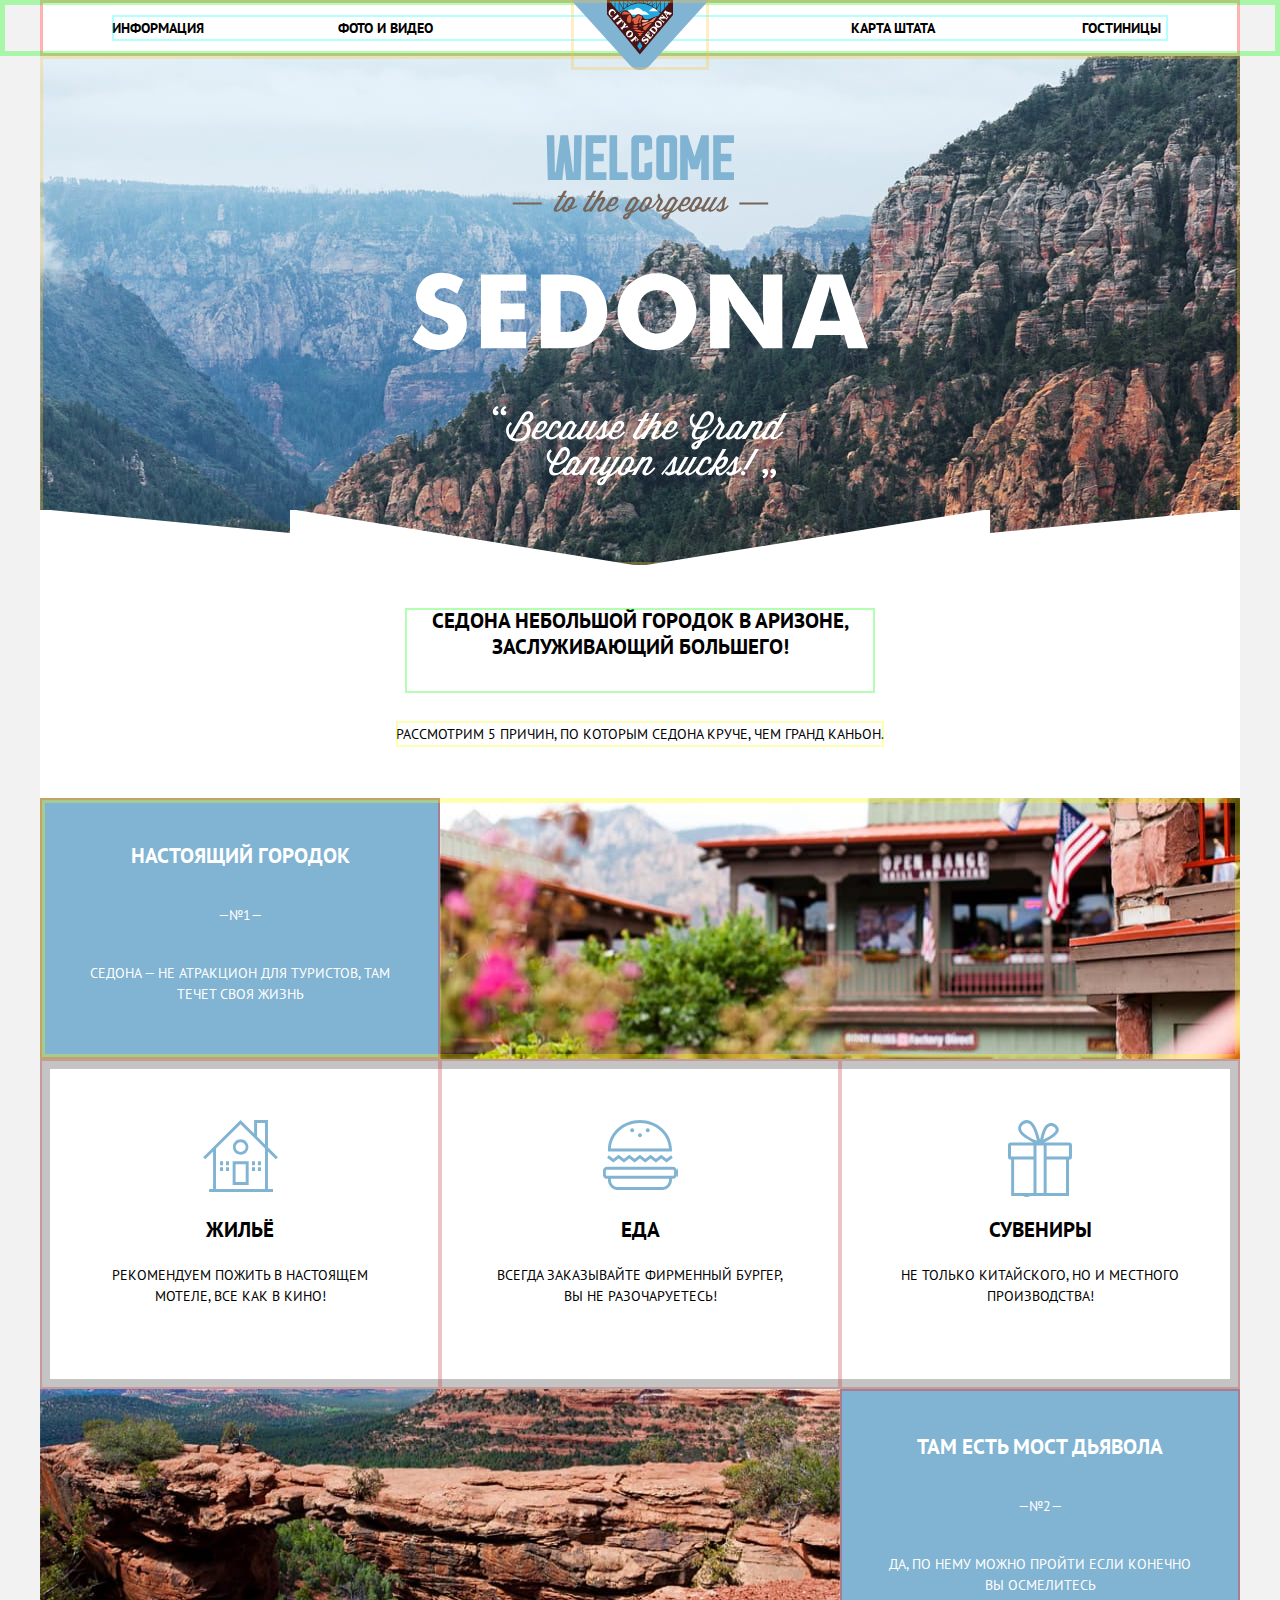
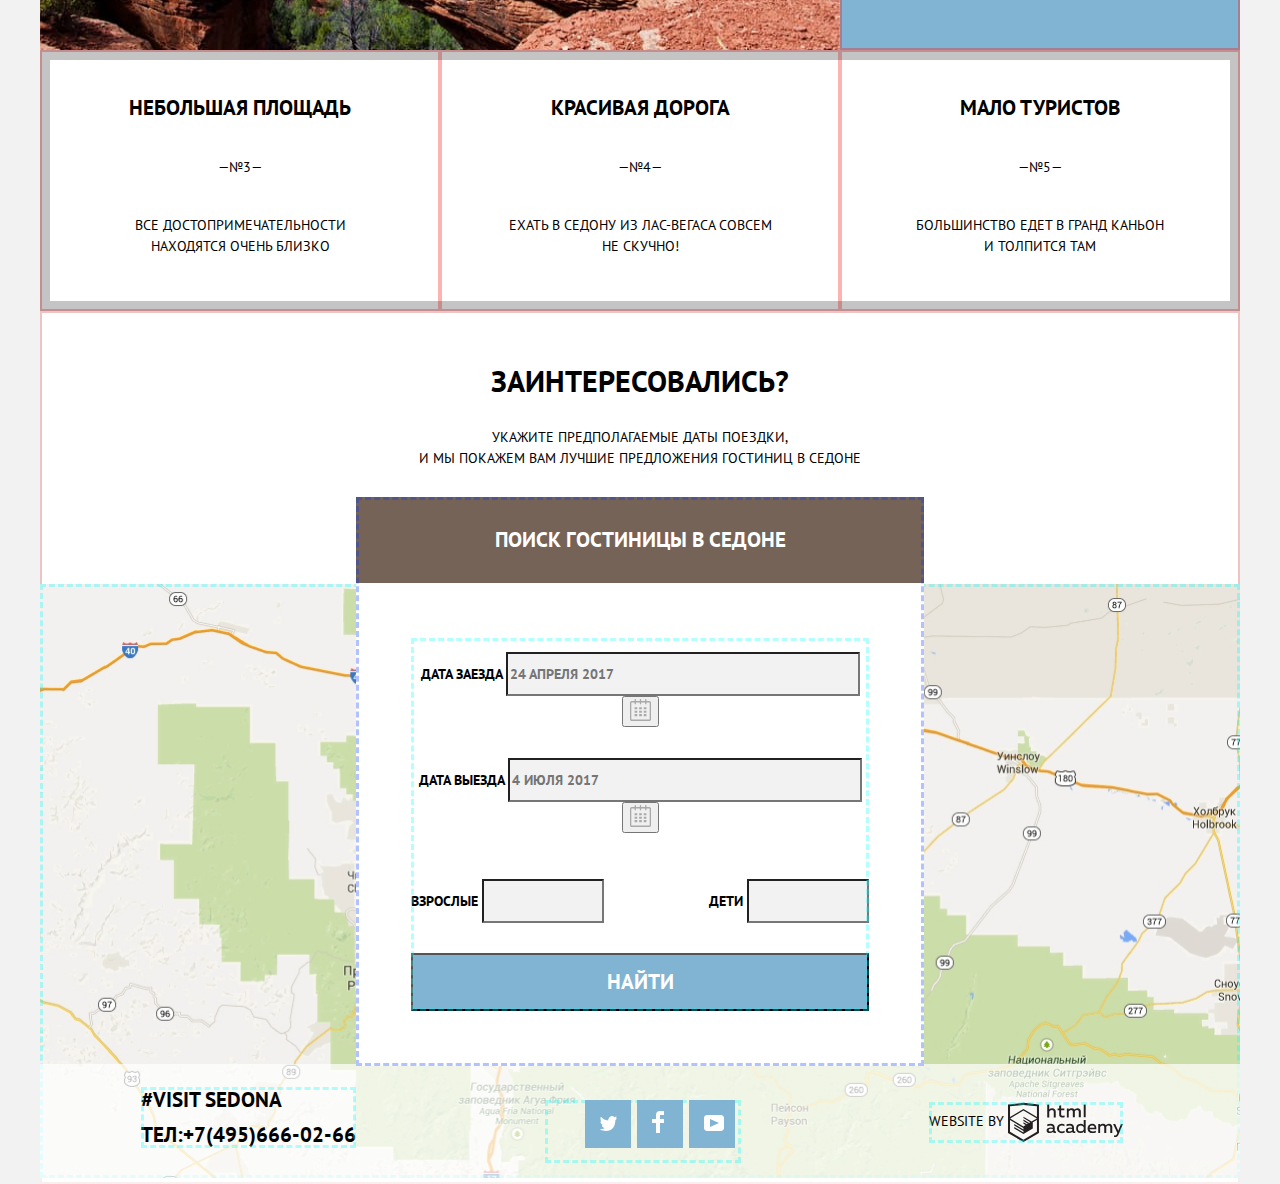
==== commit 0a193758: "дом задание сетки" ====
--- a/index.html
+++ b/index.html
@@ -34,49 +34,16 @@
 <section class="best_reasons">
   <p class="sedona_statement">Седона небольшой городок в аризоне, заслуживающий большего!</p>
   <h2>Рассмотрим 5 причин, по которым седона круче, чем гранд каньон.</h2>
-  <ul class="list-reasons">
-    <li >
-      <div class="reason reason1">
+<div class="reason1">
+  <div class="reason">
       <h3>Настоящий городок</h3>
       <p>—№1—</p>
-<p>Седона — не атракцион для туристов, там<br>
-  течет своя жизнь</p>
-      </div>
+     <p>Седона — не атракцион для туристов, там<br>
+               течет своя жизнь</p>
+  </div>
       <img src="img/reason1.jpg" width="800px" height="256px" alt="Вид из окна на улицу города:другие отели, флаг сша и горы позади. ">
-    </li>
-    <li >
-      <div class="reason reason2">
-      <h3>Там есть мост дьявола</h3>
-      <p>—№2—</p>
-<p>Да, по нему можно пройти если конечно<br>
-   вы осмелитесь</p>
-      </div>
-      <img src="img/reason2.jpg" width="800px" height="256px" alt="Каменный мост соединающий две скалы, образует между ними арку.">
-    </li>
-    <li >
-      <div class="reason reason3">
-      <h3>Небольшая площадь</h3>
-      <p>—№3—</p>
-<p>Все достопримечательности находятся очень близко</p>
-      </div>
-    </li>
-    <li >
-      <div class="reason reason4">
-      <h3>Красивая дорога</h3>
-      <p>—№4—</p>
-<p>Ехать в седону из лас-вегаса совсем не скучно!</p>
-      </div>
-    </li>
-    <li >
-      <div class="reason reason5">
-      <h3>Мало туристов</h3>
-      <p>—№5—</p>
-<p>Большинство едет в гранд каньон и толпится там</p>
-      </div>
-    </li>
-<!--Внизу раздел о трех преимуществах-->
-    <li class="line_features">
-    <ul class="list-features">
+</div>
+<ul class="list-features">
      <li class="feature feature1">
        <h3>Жильё</h3>
        <p>Рекомендуем пожить в настоящем<br>
@@ -93,8 +60,39 @@
         производства!</p>
     </li>
     </ul>
-  </li>
-  </ul>
+
+<div class="reason2">
+  <div class="reason">
+      <h3>Там есть мост дьявола</h3>
+      <p>—№2—</p>
+      <p>Да, по нему можно пройти если конечно<br>
+               вы осмелитесь</p>
+  </div>
+      <img src="img/reason2.jpg" width="800px" height="256px" alt="Каменный мост соединающий две скалы, образует между ними арку.">
+</div>
+
+<div class="list_reasons3_5">
+      <div class="reason">
+      <h3>Небольшая площадь</h3>
+      <p>—№3—</p>
+      <p>Все достопримечательности<br>
+         находятся очень близко</p>
+      </div>
+
+      <div class="reason">
+      <h3>Красивая дорога</h3>
+      <p>—№4—</p>
+      <p>Ехать в седону из лас-вегаса совсем<br>
+               не скучно!</p>
+      </div>
+
+      <div class="reason">
+      <h3>Мало туристов</h3>
+      <p>—№5—</p>
+      <p>Большинство едет в гранд каньон<br>
+              и толпится там</p>
+      </div>
+</div>
 </section>
 <section class="index_search">
   <h2>Заинтересовались?</h2>
@@ -119,6 +117,7 @@
       <svg xmlns="http://www.w3.org/2000/svg" width="21" height="22" viewBox="0 0 21 22"><path d="M19.251 2.025h-2.845V.648c0-.381-.294-.689-.656-.689-.363 0-.656.308-.656.689v1.377h-3.938V.648c0-.381-.294-.689-.655-.689-.363 0-.657.308-.657.689v1.377H5.906V.648c0-.381-.294-.689-.656-.689-.363 0-.657.308-.657.689v1.377H1.75C.784 2.025 0 2.847 0 3.862v16.302C0 21.179.784 22 1.75 22h17.501c.966 0 1.749-.821 1.749-1.836V3.862c0-1.015-.783-1.837-1.749-1.837zm.437 18.139a.448.448 0 0 1-.437.459H1.75a.45.45 0 0 1-.438-.459V3.862a.45.45 0 0 1 .438-.459h2.844v1.378c0 .381.294.689.657.689.362 0 .656-.308.656-.689V3.403h3.938v1.378c0 .381.294.689.657.689.361 0 .655-.308.655-.689V3.403h3.938v1.378c0 .381.293.689.656.689.362 0 .656-.308.656-.689V3.403h2.845c.241 0 .437.206.437.459v16.302z"/><path d="M4.594 8.225h2.625v2.066H4.594zM4.594 11.668h2.625v2.067H4.594zM4.594 15.112h2.625v2.066H4.594zM9.188 15.112h2.625v2.066H9.188zM9.188 11.668h2.625v2.067H9.188zM9.188 8.225h2.625v2.066H9.188zM13.781 15.112h2.625v2.066h-2.625zM13.781 11.668h2.625v2.067h-2.625zM13.781 8.225h2.625v2.066h-2.625z"/></svg>
     </button>
   </p>
+  <div class="form_index_search_amount_visiters">
    <p>
     <label for="adults">взрослые</label>
     <input type="number" id="adults" min="1" max="5" step="1">
@@ -128,28 +127,32 @@
     <input type="number" id="children" min="0" max="4" step="1">
   </p>
 </div>
+<button type="submit">найти</button>
+</div>
+
     </fieldset>
   </form>
-  <button type="submit">найти</button>
-</div>
-</section>
+
 </div>
 <section class="map ">
   <a href="https://www.google.com/maps">
     <img src="img/map_sedona.png" alt="Вот где мы находимся, если смотреть со спутника." width="1199px" height="594px">
   </a>
 </section>
+</section>
+
 </main>
 
-<footer class="footer container"><section>
+<footer class="footer container index_footer">
+  <section>
   <div class="contacts">
    <p>#VISIT SEDONA</p>
     <a href="tel:+74956660266">ТЕЛ:+7(495)666-02-66</a>
   </div>
     <ul class="list_footer">
-<li><a href=""><svg xmlns="http://www.w3.org/2000/svg" xmlns:xlink="http://www.w3.org/1999/xlink" width="17" height="15" viewBox="0 0 17 15"><path fill="#FFF" d="M10.95.144c1.685-.496 2.984.27 3.577 1.179.673-.231 1.331-.481 2.011-.708a2.345 2.345 0 0 1-.857 1.768c.685.17 1.304-.491 1.304-.491-.169 1-1.006 1.788-1.563 2.024-.231 6.75-3.175 11.217-10.077 11.082h-.446c-.41 0-4.164-.46-4.898-1.887 2.271.196 3.893-.422 4.693-1.177-.96-.3-2.679-.477-2.979-2.95.349.106.564.228 1.19.119C1.705 8.247.374 7.53.448 5.33c.285.328 1.067.536 1.34.472C1.085 5.561-.182 2.442.894.85c1.818 1.854 3.735 3.606 7.152 3.773C8.254 2.33 9.183.793 10.95.144z"/></svg></a></li>
-<li><a href=""><svg xmlns="http://www.w3.org/2000/svg" width="12" height="22" viewBox="0 0 12 22"><path fill="#FFF" d="M12 4V0H8a4 4 0 0 0-4 4v4H0v4h4v10h4V12h4V8H8V4h4z"/></svg></a></li>
-<li><a href=""><svg xmlns="http://www.w3.org/2000/svg" xmlns:xlink="http://www.w3.org/1999/xlink" width="20" height="16" viewBox="0 0 20 16"><path fill="#FFF" d="M17 0H3C1.35 0 0 1.35 0 3v10c0 1.65 1.35 3 3 3h14c1.65 0 3-1.35 3-3V3c0-1.65-1.35-3-3-3zM6.027 11.998V4.002L15.014 8l-8.987 3.998z"/></svg></a></li>
+<li><a href="#"><svg xmlns="http://www.w3.org/2000/svg" xmlns:xlink="http://www.w3.org/1999/xlink" width="17" height="15" viewBox="0 0 17 15"><path fill="#FFF" d="M10.95.144c1.685-.496 2.984.27 3.577 1.179.673-.231 1.331-.481 2.011-.708a2.345 2.345 0 0 1-.857 1.768c.685.17 1.304-.491 1.304-.491-.169 1-1.006 1.788-1.563 2.024-.231 6.75-3.175 11.217-10.077 11.082h-.446c-.41 0-4.164-.46-4.898-1.887 2.271.196 3.893-.422 4.693-1.177-.96-.3-2.679-.477-2.979-2.95.349.106.564.228 1.19.119C1.705 8.247.374 7.53.448 5.33c.285.328 1.067.536 1.34.472C1.085 5.561-.182 2.442.894.85c1.818 1.854 3.735 3.606 7.152 3.773C8.254 2.33 9.183.793 10.95.144z"/></svg></a></li>
+<li><a href="#"><svg xmlns="http://www.w3.org/2000/svg" width="12" height="22" viewBox="0 0 12 22"><path fill="#FFF" d="M12 4V0H8a4 4 0 0 0-4 4v4H0v4h4v10h4V12h4V8H8V4h4z"/></svg></a></li>
+<li><a href="#"><svg xmlns="http://www.w3.org/2000/svg" xmlns:xlink="http://www.w3.org/1999/xlink" width="20" height="16" viewBox="0 0 20 16"><path fill="#FFF" d="M17 0H3C1.35 0 0 1.35 0 3v10c0 1.65 1.35 3 3 3h14c1.65 0 3-1.35 3-3V3c0-1.65-1.35-3-3-3zM6.027 11.998V4.002L15.014 8l-8.987 3.998z"/></svg></a></li>
     </ul>
     <div class="copyright">
     <p class="htmlacademy">WEBSITE BY
--- a/css/style.css
+++ b/css/style.css
@@ -59,13 +59,10 @@
     line-height: 26px;
     outline: 5px solid rgba(0, 255, 0, 0.3);
     outline-offset: -5px;
-    margin-bottom: 20px;
     display: flex;
     align-items: center;
     flex-direction: column;
     position: relative;
-    width: 1200px;
-    margin: 0 auto;
   }
   .wrapper_navigation {
     background-color: var(--white_color);
@@ -73,7 +70,6 @@
     outline-offset: -3px;
     width: 100%;
     display: flex;
-    justify-content: space-around;
   }
   .list_navigation {
     list-style: none;
@@ -116,8 +112,6 @@
     width: 138px;
     height: 70px;
     position: absolute;
-    margin: 0 auto;
-    display: inline-block
   }
 
  .main-navigation img {
@@ -134,15 +128,12 @@
     background-image: url(../img/background_index.jpg);
     background-position: center;
     background-repeat: no-repeat;
+    height: 509px;
     width: 1200px;
-    height: 509px;
     outline: 3px solid rgba(255, 200, 55, 0.3);
     outline-offset: -3px;
     display: flex;
-    align-items: center;
     justify-content: center;
-    width: 1200px;
-
   }
 
 .site_header::after {
@@ -153,9 +144,8 @@
     position: absolute;
     width: 1200px;
     height: 57px;
-    align-self: flex-end;
-  }
-
+    top: 510px;
+}
   /* раздел о причинах посетить седону*/
   .best_reasons {
     background-color: var(--white_color);
@@ -191,35 +181,20 @@
     margin-bottom: 51px;
     align-self: center;
     outline: 2px solid rgba(255, 255, 0, 0.3);
-  outline-offset: -2px;
-  }
-.list-reasons {
+    outline-offset: -2px;
+  }
+
+.reason1 {
   width: 1200px;
   margin: 0;
   padding: 0;
   list-style: none;
- justify-content: flex-start;
-  display: flex;
-  flex-wrap: wrap;
+  display: flex;
+  justify-content: flex-start;
   outline: 5px solid rgba(255, 255, 0, 0.3);
   outline-offset: -5px;
 }
-.list-reasons li {
-  margin:0;
-  padding:0;
-}
-.list-reasons li:nth-of-type(1){
-order:-2;
-width: 1200px;
-display: flex;
-}
-.list-reasons li:nth-of-type(2){
-  width: 1200px;
-  display: flex;
-  flex-direction: row-reverse;
-  }
-
-.list-reasons .reason {
+ .reason {
   text-align: center;
   outline: 2px solid rgba(255, 0, 0, 0.3);
   outline-offset: -2px;
@@ -238,12 +213,17 @@
 }
 .reason p:nth-of-type(1) {
 margin-bottom: 23px;
-padding:0;
 }
 .reason p:nth-of-type(2) {
   margin-bottom: 54px;
-  padding:0;
-  }
+  }
+
+.reason2 {
+  width: 1200px;
+  display: flex;
+  flex-direction: row-reverse;
+  }
+
 
 .reason1, .reason2 {
   color: var(--white_color);
@@ -251,59 +231,48 @@
 }
  .reason3, .reason4, .reason5  {
   background-color: var(--gray_main);
-  min-height: 256px;
 }
 
 /*раздел о преимуществах, не получается сделать попровну расстояние между ними */
-.line_features {
-order:-1;
-background-color: var(--white_color);
-font-weight: normal;
-font-size: 14px;
-line-height: 21px;
-outline: 5px solid rgba(0, 255, 0, 0.3);
-outline-offset: -5px;
-padding: 0;
-margin:0;
-}
 .list-features {
   display: grid;
   grid-template-columns: 400px 400px 400px;
-  align-content: start;
   list-style: none;
   outline: 10px solid rgba(60, 60, 60, 0.3);
   outline-offset: -10px;
-  min-height: 330px;
   margin:0;
   padding:0;
-}
-li.feature {
-  margin:0;
-  padding:0;
+  background-color: var(--white_color);
+}
+  .feature {
   display: flex;
   flex-direction: column;
   justify-content: flex-start;
   outline: 2px solid rgba(200, 55, 55, 0.3);
   outline-offset: -2px;
   align-items: center;
-}
-.features h3 {
+  position:relative;
+}
+.feature h3 {
   font-weight: bold;
   font-size: 21px;
   line-height: 21px;
- margin-top: 28px;
+ margin-top: 160px;
  margin-bottom: 25px;
  padding: 0;
 }
 .feature p {
-padding: 0;
+text-align: center;
+margin-top: 0px;
 margin-bottom: 82px;
 }
 .feature1::before {
   content: "";
   background-image: url(../img/svg-sedona/icon-1.svg);
   width: 75px;
- height: 72px;
+  height: 72px;
+  position: absolute;
+  top: 61px;
 
 }
 .feature2::before {
@@ -311,16 +280,26 @@
   background-image: url(../img/svg-sedona/icon-3.svg);
   width: 75px;
   height: 70px;
-
+  position: absolute;
+  top: 61px;
 }
 .feature3::before {
   content: "";
   background-image: url(../img/svg-sedona/icon-2.svg);
   width: 64px;
   height: 77px;
-
-}
-
+  position: absolute;
+  top: 61px;
+}
+.list_reasons3_5 {
+  display: grid;
+  grid-template-columns: 400px 400px 400px;
+  list-style: none;
+  outline: 10px solid rgba(60, 60, 60, 0.3);
+  outline-offset: -10px;
+  margin:0;
+  padding:0;
+}
 /*поиск отела и карта*/
 .index_search {
   background-color: var(--white_color);
@@ -332,6 +311,7 @@
   align-items: center;
   outline: 2px solid rgba(200, 55, 55, 0.3);
   outline-offset: -2px;
+  position: relative;
 }
 .index_search>h2 {
   font-weight: bold;
@@ -355,9 +335,18 @@
   box-shadow: 0px 7px 15px rgba(0, 1, 1, 0.15);
   outline: 3px solid rgba(0, 55, 255, 0.3);
   outline-offset: -3px;
+
+}
+div.form_index_search {
+  margin-top: 86px;
+  padding: 0;
 }
 .form_index_search form{
   width: 568px;
+  position: absolute;
+  z-index: 150;
+  background-color: var(--white_color);
+  top: 186px;
 }
 
 .form_index_search  fieldset {
@@ -384,6 +373,9 @@
 background-color: var(--brown_color);
 width: 568px;
 height: 86px;
+display: flex;
+justify-content: center;
+align-items: center;
 }
 
 .form_index_search legend:active {
@@ -404,26 +396,18 @@
   text-transform: uppercase;
 }
 
-.form_index_search p {
-
-}
+
 .form_index_search p:nth-of-type(1) {
   margin-bottom: 29px;
 }
 .form_index_search p:nth-of-type(2) {
   margin-bottom: 30px;
 }
-.form_index_search p:nth-of-type(3) {
-  align-self: flex-start;
-  margin: 0;
-  padding: 0;
-  outline: 3px dashed rgba(0, 255, 255, 0.3);
-  outline-offset: -3px;
-}
-.form_index_search p:nth-of-type(4) {
-  align-self: flex-end;
-  outline: 3px dashed rgba(0, 255, 255, 0.3);
-  outline-offset: -3px;
+.form_index_search_amount_visiters {
+  display: flex;
+  justify-content: space-between;
+  padding:0;
+  margin: 0;
 }
 
 .calendar path {
@@ -464,7 +448,6 @@
   height: 58px;
   vertical-align: middle;
   text-transform: uppercase;
-  margin-bottom: 55px;
   margin-top: 0;
 }
 .form_index_search button[type="submit"]:hover {
@@ -476,7 +459,7 @@
   background-color: #5496BD;
 }
 .map {
-  z-index: 1;
+  position: relative;
 }
 .map img{
   width: 1200px;
@@ -491,28 +474,30 @@
 }
 /*footer part */
 .footer  {
-  outline: 3px dashed rgba(0, 0, 255, 0.3);
-  outline-offset: -3px;
   font-weight: bold;
   font-size: 21px;
   line-height: 26px;
   min-height: 120px;
-  z-index: 1;
-}
+}
+
 .footer section {
-  background-color: rgba(255, 255, 255, 0.3);
+ background-color: rgba(255, 255, 255, 0.7);
   display: flex;
   justify-content: space-between;
-  outline: 3px dashed rgba(0, 0, 255, 0.3);
-  outline-offset: -3px;
-  margin: 0;
+
   padding-right: 117px;
   padding-left: 101px;
 }
+.footer .inner_footer {
+  background-color: rgba(255, 255, 255, 1);
+}
+.index_footer {
+  z-index: 2;
+  margin-top: -120px;
+
+}
 .footer .contacts {
-
   margin-top: 23px;
-  padding: 0;
   outline: 3px dashed rgba(0, 255, 255, 0.3);
   outline-offset: -3px;
   margin-bottom: 36px;
@@ -522,11 +507,6 @@
   margin-bottom: 9px;
   padding: 0px;
 }
-.contacts a {
-  margin: 0;
-  padding: 0px;
-}
-
 
 .footer .list_footer {
   list-style: none;
@@ -539,16 +519,18 @@
 .footer a {color: var(--black);}
 .list_footer li {
   background-color: var(--sky_color);
-  width: 36px;
-  height: 36px;
+  width: 46px;
+  height: 48px;
   margin-right: 6px;
-  margin-bottom: 36px;
-}
-
-.list_footer svg {
-
-}
-
+  position: relative;
+  padding: 0;
+}
+
+.list_footer a {
+left: 15px;
+position: absolute;
+top: 11px;
+}
 .list_footer path:active {
   opacity: 0.3;
 }
@@ -658,13 +640,26 @@
 .min-max_price {
   border:2px solid var(--white_color);
   width: 317px;
-  height: 36px;
-  display: flex;
-  justify-content: space-around;
-  vertical-align: center;
+  padding-left: 52px;
+  padding-right: 36px;
+  padding-top: 7px;
+  padding-bottom: 8px;
+  display: flex;
+  justify-content: space-between;
+  align-self: center;
+  position: relative;
+}
+.separation_min_max {
+  width: 2px;
+  height: 22px;
+  background-color: white;
+  position: absolute;
+  left: 159px;
 }
 .price_control label {
-
+padding:0;
+margin-right: 5px;
+margin:0;
 }
 .price_control input[type="text"] {
   background-color: transparent;
@@ -672,16 +667,36 @@
   line-height: 21px;
   color: var(--white_color);
   border: none;
-  margin: 0;
-  padding: 0;
+  padding:0;
+  margin-left: 3px;
 }
 
 /*я не знаю как офорлять ползунки на контролере цены*/
+.range_price_control {
+  margin-top: 11px;
+  margin-bottom: 23px;
+  width: 316px;
+  position: relative;
+}
+.scale_control {
+width: 316px;
+height: 2px;
+background-color: white;
+position: absolute;
+top: 8px;
+}
 .range_price_control button[type="button"] {
-  border-radius: 100%;
-}
-.range_price_control div {
-
+  border-radius: 50%;
+  width: 19px;
+  height: 21px;
+  position: absolute;
+  z-index: 2;
+}
+button.min-price {
+left: 10px;
+}
+button.max-price {
+right: 10px;
 }
 
 .price_control button[type="submit"] {
@@ -713,12 +728,16 @@
   font-size: 12px;
   line-height: 18px;
   display: flex;
-  justify-items: flex-start;
+  justify-content: space-between;
   outline: 2px dashed rgba(255, 255, 0, 0.8);
   outline-offset: -2px;
   align-items: center;
 }
-
+.search_line {
+  display: flex;
+  justify-self: flex-start;
+  align-items: center;
+}
 .catalog_search_line h2 {
   font-weight: bold;
   font-size: 21px;
@@ -795,9 +814,7 @@
   height: 90px;
   padding-top: 30px;
 }
-.catalog_hotel>div:nth-child(1) {
-  margin: 0;
-  padding: 0;
+.catalog_hotel .hotel_info {
   display: flex;
   flex-direction: column;
 }
@@ -806,14 +823,57 @@
   margin-top: 23.5px;
   margin-bottom: 7px;
 }
-.hotel_info>div {
+.hotel_info .hotel_type_price {
 display: grid;
 grid-template-columns: 107px 96px;
 gap: 9px;
 margin-top:0;
-padding-top: 0;
-}
-
+}
+
+  /*ссылки -кнопки */
+  .hotel_info .hotel_buttons {
+  display: grid;
+  grid-template-columns: 110px 142px;
+  gap: 6px;
+  margin-top: 16px;
+  padding-top: 0;
+  }
+.hotel_buttons a:nth-of-type(1) {
+  background-color: var(--sky_color);
+  color: var(--white_color);
+  font-weight: bold;
+  font-size: 14px;
+  line-height: 21px;
+  text-align: center;
+  width: 110px;
+  height: 27px;
+  vertical-align: middle;
+}
+.hotel_buttons a:nth-of-type(1):hover {
+  background-color: #669EC0;
+}
+.hotel_buttons a:nth-of-type(1):active {
+  background-color: #5496BD;
+  opacity: 0.3;
+}
+.hotel_buttons a:nth-of-type(2) {
+  background-color: var(--brown_color);
+  color: var(--white_color);
+  font-weight: bold;
+  font-size: 14px;
+  line-height: 21px;
+  text-align: center;
+  width: 142px;
+  height: 27px;
+  vertical-align: middle;
+}
+.hotel_buttons a:nth-of-type(2):hover {
+  background-color: #604E43;
+}
+.hotel_buttons a:nth-of-type(2):active {
+  background-color: #503E33;
+  opacity: 0.3;
+}
 .catalog_hotel .mark {
   display: flex;
   flex-direction: column-reverse;
@@ -839,43 +899,7 @@
 .catalog_hotel span {
   display: inline-block;
 }
-/*ссылки -кнопки */
-.catalog_hotel a:nth-of-type(1) {
-  background-color: var(--sky_color);
-  color: var(--white_color);
-  font-weight: bold;
-  font-size: 14px;
-  line-height: 21px;
-  text-align: center;
-  width: 110px;
-  height: 27px;
-  vertical-align: middle;
-}
-.catalog_hotel a:nth-of-type(1):hover {
-  background-color: #669EC0;
-}
-.catalog_hotel a:nth-of-type(1):active {
-  background-color: #5496BD;
-  opacity: 0.3;
-}
-.catalog_hotel a:nth-of-type(2) {
-  background-color: var(--brown_color);
-  color: var(--white_color);
-  font-weight: bold;
-  font-size: 14px;
-  line-height: 21px;
-  text-align: center;
-  width: 142px;
-  height: 27px;
-  vertical-align: middle;
-}
-.catalog_hotel a:nth-of-type(2):hover {
-  background-color: #604E43;
-}
-.catalog_hotel a:nth-of-type(2):active {
-  background-color: #503E33;
-  opacity: 0.3;
-}
+
 
 /*слово рейтинг*/
 .catalog_hotel .rating {
@@ -884,7 +908,8 @@
   text-align: center;
   border: 1px solid var(--light_gray);
   width: 110px;
-height: 27px;
+  margin-bottom: 0;
+  height: 27px;
 }
 /*звезды рейтинга*/
 .stars {
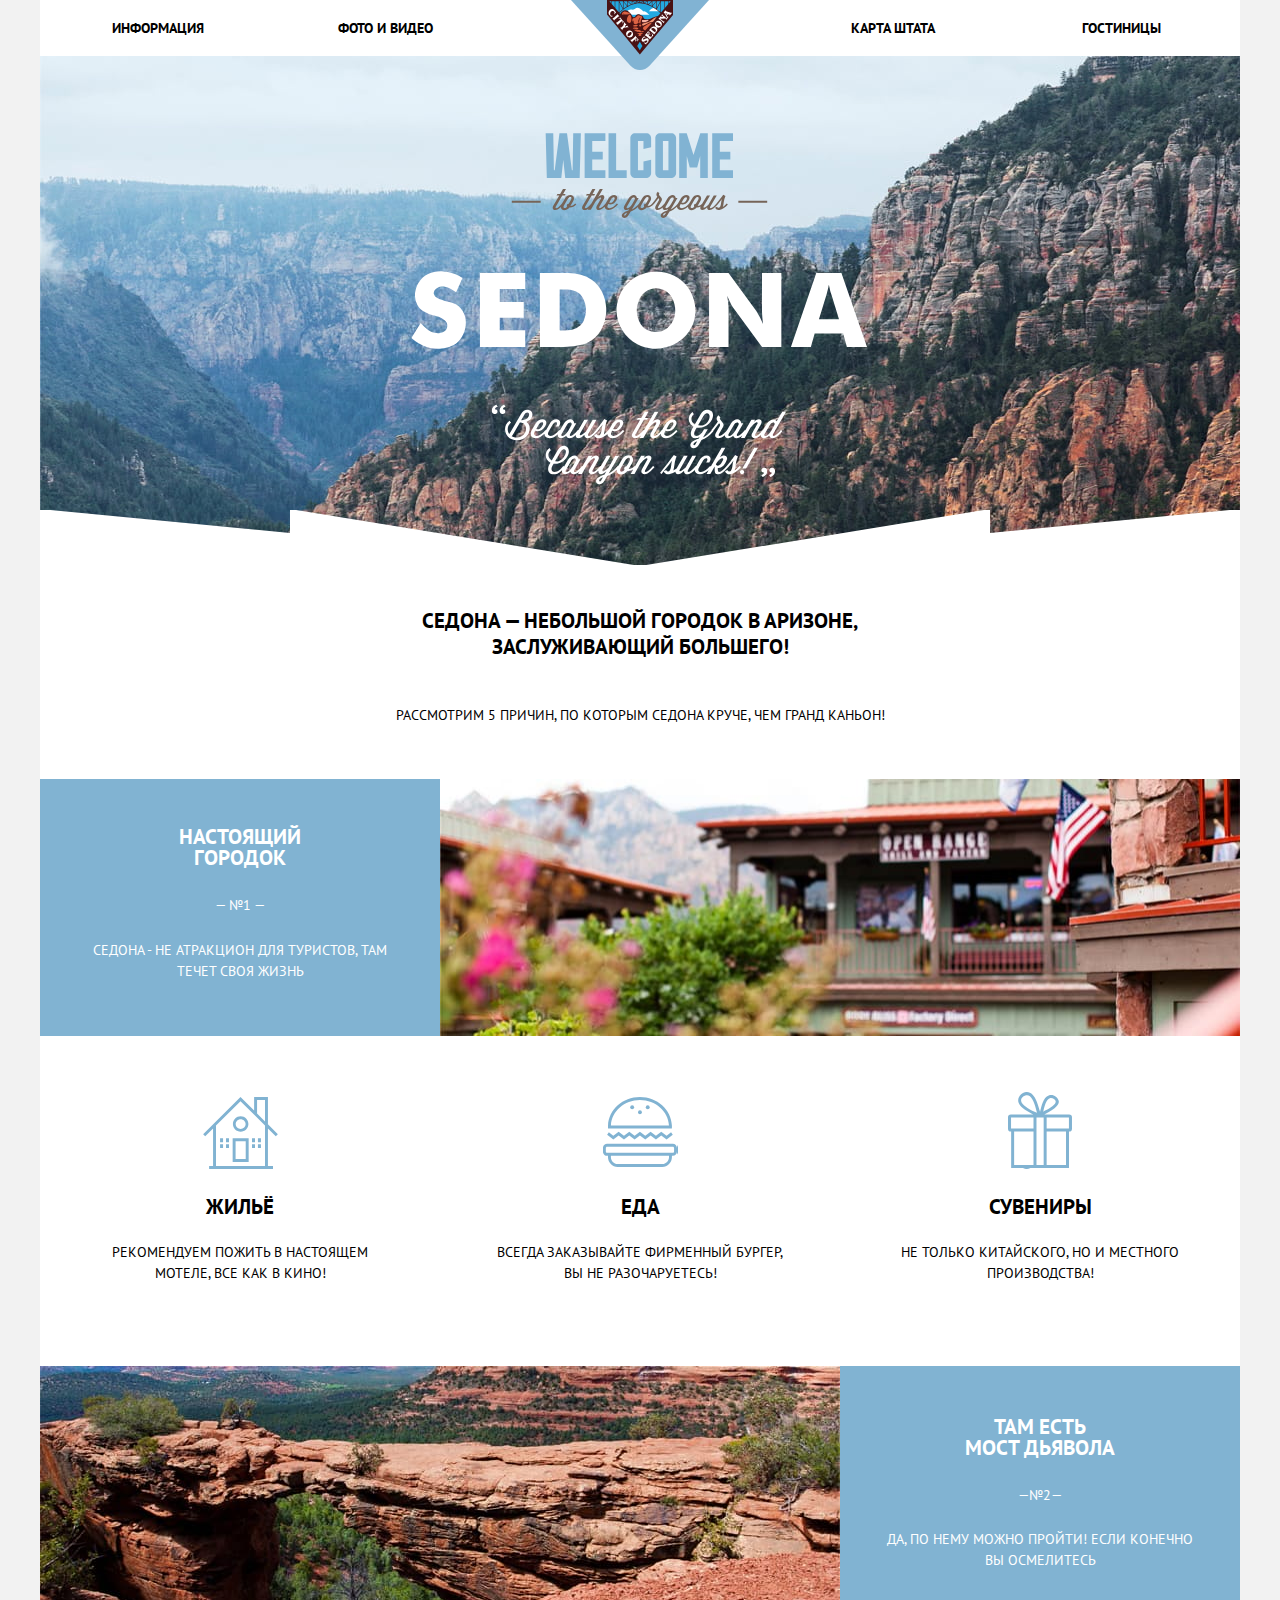
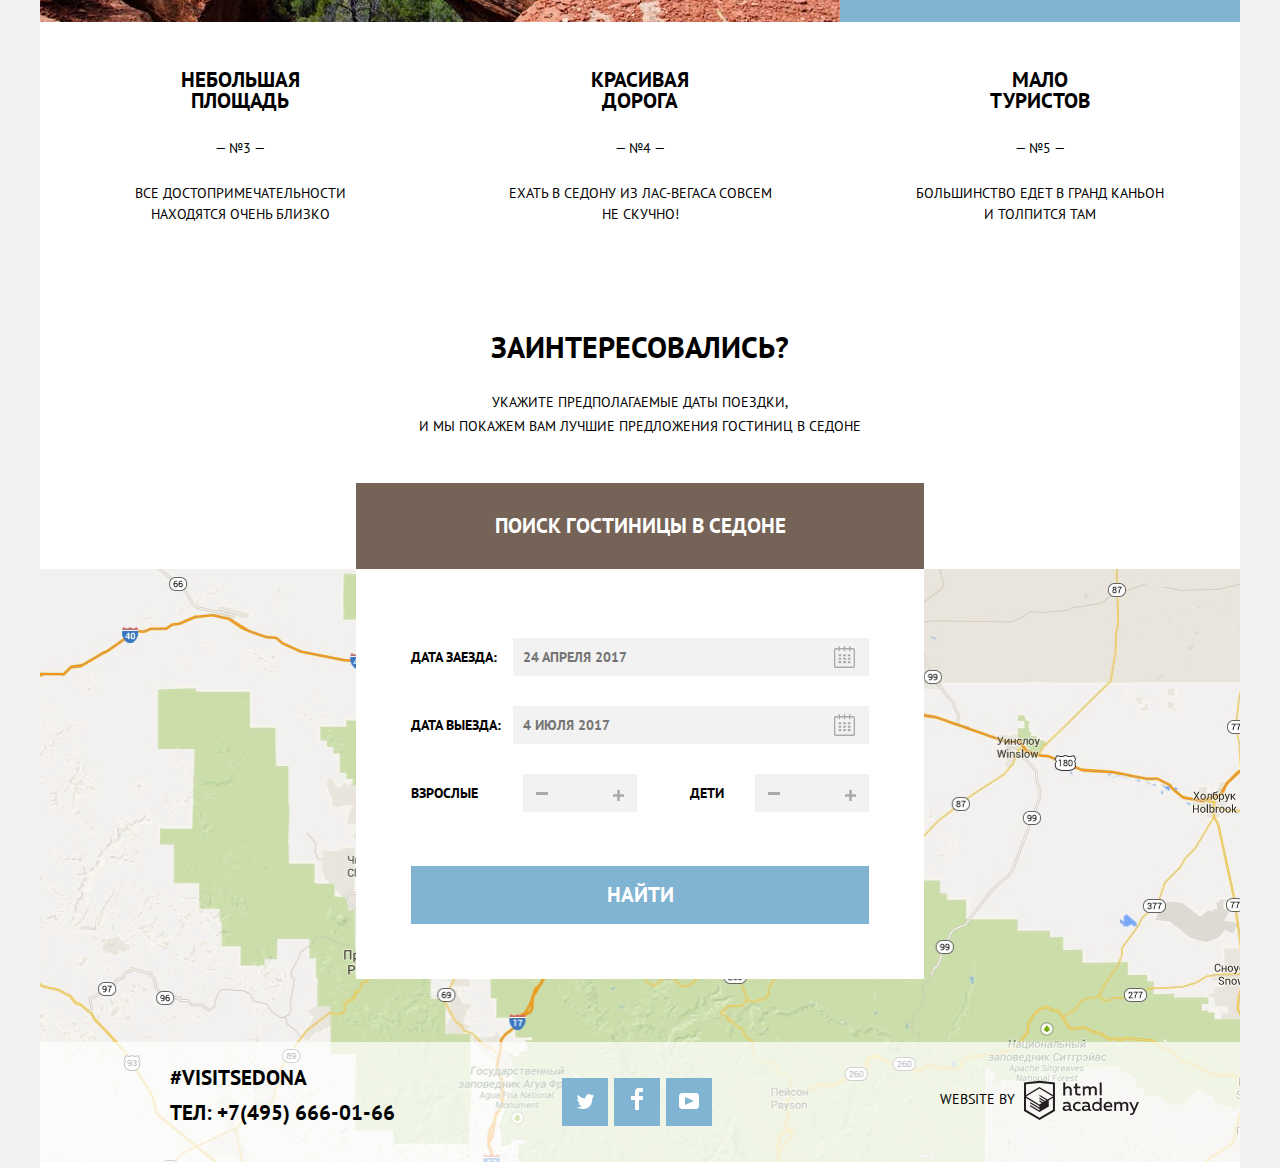
==== commit 95569c10: "дом задание" ====
--- a/index.html
+++ b/index.html
@@ -11,14 +11,14 @@
   <body class="page-body">
     <header>
       <nav class="main_navigation container">
-        <div class="wrapper_navigation">
+       <div class="wrapper_navigation">
            <ul class="list_navigation">
            <li> <a href="blank.html">Информация</a></li>
            <li><a href="blank.html">Фото и видео</a></li>
            <li><a href="map.html">Карта штата</a></li>
            <li><a href="catalog.html">Гостиницы</a></li>
            </ul>
-        </div>
+</div>
       <a href ="index.html" class="logo_sedona"><img src="img/svg-sedona/logo-sedona.svg"  width="138px" height="70px" alt="Седона. Главная"></a>
     </nav>
     </header>
@@ -32,13 +32,13 @@
 
 <!--здесь не понимаю, что делать первым обертку container или сам блок -->
 <section class="best_reasons">
-  <p class="sedona_statement">Седона небольшой городок в аризоне, заслуживающий большего!</p>
-  <h2>Рассмотрим 5 причин, по которым седона круче, чем гранд каньон.</h2>
+  <p class="sedona_statement">Седона — небольшой городок в аризоне, заслуживающий большего!</p>
+  <h2>Рассмотрим 5 причин, по которым седона круче, чем гранд каньон!</h2>
 <div class="reason1">
   <div class="reason">
-      <h3>Настоящий городок</h3>
-      <p>—№1—</p>
-     <p>Седона — не атракцион для туристов, там<br>
+      <h3>Настоящий<br>городок</h3>
+      <p>— №1 —</p>
+     <p>Седона - не атракцион для туристов, там <br>
                течет своя жизнь</p>
   </div>
       <img src="img/reason1.jpg" width="800px" height="256px" alt="Вид из окна на улицу города:другие отели, флаг сша и горы позади. ">
@@ -52,7 +52,7 @@
      <li class="feature feature2">
       <h3>Еда</h3>
       <p>Всегда заказывайте фирменный бургер,
-        <br> вы не разочаруетесь!</p>
+        <br>вы не разочаруетесь!</p>
     </li>
     <li class="feature feature3">
      <h3>Сувениры</h3>
@@ -63,9 +63,10 @@
 
 <div class="reason2">
   <div class="reason">
-      <h3>Там есть мост дьявола</h3>
+      <h3>Там есть<br>
+        мост дьявола</h3>
       <p>—№2—</p>
-      <p>Да, по нему можно пройти если конечно<br>
+      <p>Да, по нему можно пройти! Если конечно<br>
                вы осмелитесь</p>
   </div>
       <img src="img/reason2.jpg" width="800px" height="256px" alt="Каменный мост соединающий две скалы, образует между ними арку.">
@@ -73,26 +74,30 @@
 
 <div class="list_reasons3_5">
       <div class="reason">
-      <h3>Небольшая площадь</h3>
-      <p>—№3—</p>
+      <h3>Небольшая<br>
+        площадь</h3>
+      <p>— №3 —</p>
       <p>Все достопримечательности<br>
          находятся очень близко</p>
       </div>
 
       <div class="reason">
-      <h3>Красивая дорога</h3>
-      <p>—№4—</p>
+      <h3>Красивая<br>
+        дорога</h3>
+      <p>— №4 —</p>
       <p>Ехать в седону из лас-вегаса совсем<br>
                не скучно!</p>
       </div>
 
       <div class="reason">
-      <h3>Мало туристов</h3>
-      <p>—№5—</p>
+      <h3>Мало<br>туристов</h3>
+      <p>— №5 —</p>
       <p>Большинство едет в гранд каньон<br>
               и толпится там</p>
       </div>
+
 </div>
+
 </section>
 <section class="index_search">
   <h2>Заинтересовались?</h2>
@@ -103,15 +108,15 @@
     <fieldset>
       <legend>Поиск гостиницы в седоне</legend>
       <div class="container_fieldset">
-   <p>
-     <label for="arrival_date">дата заезда</label>
+   <p class="arrival_date">
+     <label for="arrival_date">дата заезда:</label>
     <input type="text" name="arrival_date" id="arrival_date" placeholder="24 апреля 2017" required>
     <button class="calendar">
       <svg xmlns="http://www.w3.org/2000/svg" width="21" height="22" viewBox="0 0 21 22"><path d="M19.251 2.025h-2.845V.648c0-.381-.294-.689-.656-.689-.363 0-.656.308-.656.689v1.377h-3.938V.648c0-.381-.294-.689-.655-.689-.363 0-.657.308-.657.689v1.377H5.906V.648c0-.381-.294-.689-.656-.689-.363 0-.657.308-.657.689v1.377H1.75C.784 2.025 0 2.847 0 3.862v16.302C0 21.179.784 22 1.75 22h17.501c.966 0 1.749-.821 1.749-1.836V3.862c0-1.015-.783-1.837-1.749-1.837zm.437 18.139a.448.448 0 0 1-.437.459H1.75a.45.45 0 0 1-.438-.459V3.862a.45.45 0 0 1 .438-.459h2.844v1.378c0 .381.294.689.657.689.362 0 .656-.308.656-.689V3.403h3.938v1.378c0 .381.294.689.657.689.361 0 .655-.308.655-.689V3.403h3.938v1.378c0 .381.293.689.656.689.362 0 .656-.308.656-.689V3.403h2.845c.241 0 .437.206.437.459v16.302z"/><path d="M4.594 8.225h2.625v2.066H4.594zM4.594 11.668h2.625v2.067H4.594zM4.594 15.112h2.625v2.066H4.594zM9.188 15.112h2.625v2.066H9.188zM9.188 11.668h2.625v2.067H9.188zM9.188 8.225h2.625v2.066H9.188zM13.781 15.112h2.625v2.066h-2.625zM13.781 11.668h2.625v2.067h-2.625zM13.781 8.225h2.625v2.066h-2.625z"/></svg>
     </button>
   </p>
-  <p>
-    <label for="date_of_departure">дата выезда</label>
+  <p class="date_of_departure">
+    <label for="date_of_departure">дата выезда:</label>
     <input type="text" name="date_of_departure" id="date_of_departure" placeholder="4 июля 2017" required>
     <button class="calendar">
       <svg xmlns="http://www.w3.org/2000/svg" width="21" height="22" viewBox="0 0 21 22"><path d="M19.251 2.025h-2.845V.648c0-.381-.294-.689-.656-.689-.363 0-.656.308-.656.689v1.377h-3.938V.648c0-.381-.294-.689-.655-.689-.363 0-.657.308-.657.689v1.377H5.906V.648c0-.381-.294-.689-.656-.689-.363 0-.657.308-.657.689v1.377H1.75C.784 2.025 0 2.847 0 3.862v16.302C0 21.179.784 22 1.75 22h17.501c.966 0 1.749-.821 1.749-1.836V3.862c0-1.015-.783-1.837-1.749-1.837zm.437 18.139a.448.448 0 0 1-.437.459H1.75a.45.45 0 0 1-.438-.459V3.862a.45.45 0 0 1 .438-.459h2.844v1.378c0 .381.294.689.657.689.362 0 .656-.308.656-.689V3.403h3.938v1.378c0 .381.294.689.657.689.361 0 .655-.308.655-.689V3.403h3.938v1.378c0 .381.293.689.656.689.362 0 .656-.308.656-.689V3.403h2.845c.241 0 .437.206.437.459v16.302z"/><path d="M4.594 8.225h2.625v2.066H4.594zM4.594 11.668h2.625v2.067H4.594zM4.594 15.112h2.625v2.066H4.594zM9.188 15.112h2.625v2.066H9.188zM9.188 11.668h2.625v2.067H9.188zM9.188 8.225h2.625v2.066H9.188zM13.781 15.112h2.625v2.066h-2.625zM13.781 11.668h2.625v2.067h-2.625zM13.781 8.225h2.625v2.066h-2.625z"/></svg>
@@ -120,11 +125,23 @@
   <div class="form_index_search_amount_visiters">
    <p>
     <label for="adults">взрослые</label>
-    <input type="number" id="adults" min="1" max="5" step="1">
+    <input class="input_number"  type="number" id="adults" min="1" max="5" step="1">
+    <button class="index_search_decrease" type="button" aria-label="Уменьшить количество врослых"></button>
+    <button class="index_search_increase" type="button" aria-label="Увеличить количество врослых">
+      <svg width="11" height="11" viewBox="0 0 11 11" fill="none" xmlns="http://www.w3.org/2000/svg">
+        <path fill-rule="evenodd" clip-rule="evenodd" d="M4.23086 6.76932V11H6.76932V6.76932H11V4.23086H6.76932V0H4.23085V4.23086H0V6.76932H4.23086Z" fill="#A9A9A9"/>
+        </svg>
+    </button>
   </p>
   <p>
     <label for="children">дети</label>
-    <input type="number" id="children" min="0" max="4" step="1">
+    <input class="input_number" type="number" id="children" min="0" max="4" step="1">
+    <button class="index_search_decrease" type="button" aria-label="Уменьшить количествo"></button>
+    <button class="index_search_increase" type="button" aria-label="Увеличить количество ">
+      <svg width="11" height="11" viewBox="0 0 11 11" fill="none" xmlns="http://www.w3.org/2000/svg">
+        <path fill-rule="evenodd" clip-rule="evenodd" d="M4.23086 6.76932V11H6.76932V6.76932H11V4.23086H6.76932V0H4.23085V4.23086H0V6.76932H4.23086Z" fill="#A9A9A9"/>
+        </svg>
+    </button>
   </p>
 </div>
 <button type="submit">найти</button>
@@ -146,8 +163,8 @@
 <footer class="footer container index_footer">
   <section>
   <div class="contacts">
-   <p>#VISIT SEDONA</p>
-    <a href="tel:+74956660266">ТЕЛ:+7(495)666-02-66</a>
+   <p>#VISITSEDONA</p>
+    <a href="tel:+74956660266">ТЕЛ: +7(495) 666-01-66</a>
   </div>
     <ul class="list_footer">
 <li><a href="#"><svg xmlns="http://www.w3.org/2000/svg" xmlns:xlink="http://www.w3.org/1999/xlink" width="17" height="15" viewBox="0 0 17 15"><path fill="#FFF" d="M10.95.144c1.685-.496 2.984.27 3.577 1.179.673-.231 1.331-.481 2.011-.708a2.345 2.345 0 0 1-.857 1.768c.685.17 1.304-.491 1.304-.491-.169 1-1.006 1.788-1.563 2.024-.231 6.75-3.175 11.217-10.077 11.082h-.446c-.41 0-4.164-.46-4.898-1.887 2.271.196 3.893-.422 4.693-1.177-.96-.3-2.679-.477-2.979-2.95.349.106.564.228 1.19.119C1.705 8.247.374 7.53.448 5.33c.285.328 1.067.536 1.34.472C1.085 5.561-.182 2.442.894.85c1.818 1.854 3.735 3.606 7.152 3.773C8.254 2.33 9.183.793 10.95.144z"/></svg></a></li>
@@ -158,7 +175,7 @@
     <p class="htmlacademy">WEBSITE BY
     <a href="https://www.htmlacademy.ru"><svg id="Layer_1" data-name="Layer 1" xmlns="http://www.w3.org/2000/svg" viewBox="0 0 108.08 36.85"><title>logo-htmlacademy-small1</title><path d="M44.61,26.88a2,2,0,0,0,.55-0.1v1.33a3.25,3.25,0,0,1-1.18.21,1.67,1.67,0,0,1-1.67-1,4.84,4.84,0,0,1-3.14,1.08c-1.51,0-2.91-.83-2.91-2.55,0-2.13,2-2.79,3.71-2.79a11.08,11.08,0,0,1,2.17.25v-0.3c0-1-.76-1.77-2.19-1.77a7.42,7.42,0,0,0-3,.64v-1.7a10.21,10.21,0,0,1,3.19-.55c2.36,0,3.81,1.12,3.81,3.65v3a0.54,0.54,0,0,0,.49.59h0.17Zm-6.44-1.13A1.35,1.35,0,0,0,39.63,27h0.11a3.39,3.39,0,0,0,2.41-1V24.58a9.72,9.72,0,0,0-1.81-.21c-1,0-2.16.33-2.16,1.38h0Zm12.36-6.11a5,5,0,0,1,2.57.64V22a4.08,4.08,0,0,0-2.3-.7,2.75,2.75,0,1,0,0,5.49,5,5,0,0,0,2.43-.64v1.71a6.27,6.27,0,0,1-2.76.57A4.21,4.21,0,0,1,46,24.51q0-.21,0-0.41a4.32,4.32,0,0,1,4.18-4.46h0.38Zm12.17,7.24a2,2,0,0,0,.55-0.1v1.33a3.25,3.25,0,0,1-1.18.21,1.67,1.67,0,0,1-1.67-1,4.84,4.84,0,0,1-3.14,1.08c-1.51,0-2.91-.83-2.91-2.55,0-2.13,2-2.79,3.71-2.79a11.08,11.08,0,0,1,2.17.25v-0.3c0-1-.76-1.77-2.19-1.77a7.42,7.42,0,0,0-3,.64v-1.7a10.21,10.21,0,0,1,3.19-.55c2.36,0,3.81,1.12,3.81,3.65v3a0.54,0.54,0,0,0,.49.59h0.17Zm-6.44-1.13A1.35,1.35,0,0,0,57.73,27h0.11a3.39,3.39,0,0,0,2.41-1V24.58a9.72,9.72,0,0,0-1.81-.21c-1.06,0-2.16.33-2.16,1.38h0ZM73,16V28.2H71.35V26.88a3.88,3.88,0,0,1-3.19,1.54,4.4,4.4,0,0,1,0-8.78,3.81,3.81,0,0,1,3,1.3V16H73Zm-4.53,5.22a2.76,2.76,0,1,0,0,5.52A2.86,2.86,0,0,0,71.15,25V23A2.91,2.91,0,0,0,68.49,21.27ZM79,19.64c3.31,0,4.46,2.68,3.92,5.09H76.7c0.21,1.5,1.67,2.11,3.19,2.11a6.11,6.11,0,0,0,2.64-.59v1.6a7.14,7.14,0,0,1-3,.57C77,28.42,74.78,27,74.78,24a4.18,4.18,0,0,1,4-4.39H79Zm0.09,1.54a2.28,2.28,0,0,0-2.44,2.1v0.06H81.3A2,2,0,0,0,79.13,21.18Zm5.73,7V19.87h1.65v1a3.81,3.81,0,0,1,2.78-1.27A2.86,2.86,0,0,1,91.89,21a4.12,4.12,0,0,1,2.91-1.33A3.06,3.06,0,0,1,98,23V28.2h-1.9V23.05a1.59,1.59,0,0,0-1.42-1.75H94.42a2.8,2.8,0,0,0-2.07,1.12V28.2h-1.9V23.05A1.59,1.59,0,0,0,89,21.31H88.8a3,3,0,0,0-2.21,1.29v5.63H84.86Zm21.31-8.33h1.9l-3.91,9.46c-0.9,2.17-2.09,2.86-3.35,2.86a4.76,4.76,0,0,1-1.1-.14V30.46a2.86,2.86,0,0,0,.85.12c0.9,0,1.58-.64,2.07-1.9l0.17-.42-4-8.4h2l2.86,6.29ZM38.73,1.46V6.22a3.81,3.81,0,0,1,2.7-1.14,3.25,3.25,0,0,1,3.44,3.4v5.15H43V8.72a1.81,1.81,0,0,0-1.61-2h-0.3a2.93,2.93,0,0,0-2.32,1.39v5.52h-1.9V1.46h1.9ZM49.94,2.31v3h3V6.91h-3v3.81c0,1.1.5,1.46,1.58,1.46a4.49,4.49,0,0,0,1.69-.33v1.6A6.8,6.8,0,0,1,51,13.8a2.55,2.55,0,0,1-2.86-2.74V6.89H46.58V5.26h1.5V2.74Zm5.4,11.31V5.28H57v1A3.81,3.81,0,0,1,59.77,5a2.86,2.86,0,0,1,2.6,1.33A4.12,4.12,0,0,1,65.28,5,3.06,3.06,0,0,1,68.44,8.4v5.21h-1.9V8.46a1.59,1.59,0,0,0-1.42-1.75H64.89a2.8,2.8,0,0,0-2.07,1.12v5.78h-1.9V8.46A1.59,1.59,0,0,0,59.5,6.71H59.27A3,3,0,0,0,57.06,8v5.63H55.34ZM71.17,1.45H73V13.6H71.17V1.45ZM14.71,0H14.55L0,1.54V28.21l14.55,8.66,14.55-8.66V1.54Zm12.5,27.1L14.55,34.64,1.9,27.12V16.18l12.59,7.5V25L5.86,19.9v1.31l8.68,5.21v1.39L5.87,22.65V24l8.68,5.21,8.75-5.24V18.31L27.2,16V27.12Zm0-12.53-3.48,2-1.6,1L14.51,13v1.31L21,18.23H21l-0.14.09-1,.54-5.37-3.2V17l4.24,2.52-1,.67-3.2-1.9v1.31l2.1,1.24L14.5,22.1,2,14.65,14.51,7.11Zm0-1.32L14.49,5.76,1.91,13.25v-10L14.56,1.92,27.21,3.25v10h0Z" transform="translate(0 -0.02)" fill="#231f20"/></svg></a>
     </p>
-    </div>
+  </div>
   </section>
 </footer>
 
--- a/css/style.css
+++ b/css/style.css
@@ -57,61 +57,67 @@
   .main_navigation {
     font-weight: bold;
     line-height: 26px;
-    outline: 5px solid rgba(0, 255, 0, 0.3);
-    outline-offset: -5px;
     display: flex;
-    align-items: center;
-    flex-direction: column;
+
     position: relative;
+
   }
   .wrapper_navigation {
     background-color: var(--white_color);
-    outline: 3px solid rgba(255, 0, 0, 0.3);
-    outline-offset: -3px;
     width: 100%;
     display: flex;
+    flex-direction: column;
+    align-items: center;
+    flex-wrap: wrap;
+
   }
   .list_navigation {
     list-style: none;
-    outline: 2px solid rgba(0, 255, 255, 0.3);
-    outline-offset: -2px;
     width: 1200px;
-    padding:0px;
+    padding: 0px;
     display: flex;
+    flex-wrap: wrap;
     margin: 15px 72px;
   }
   /* расположение ссылок в навигации шапки*/
-  .list_navigation li:nth-child(1) {
+  .list_navigation li:nth-child(2n+1) {
     margin-right: 134px;
     justify-content: start;
   }
-  .list_navigation li:nth-child(2) {
+  .list_navigation li:nth-child(2), .list_navigation li:nth-child(6), .list_navigation li:nth-child(10)  {
    margin-right: 418px;
   }
-  .list_navigation li:nth-child(3) {
+  .list_navigation li:nth-child(4n+3) {
     margin-right: 147px;
   }
-   .list_navigation li:nth-child(4) {
+   .list_navigation li:nth-child(4n) {
     justify-content: end;
+    color: var(--black);
 
   }
   .list_navigation a {
     color: var(--black);
   }
-  .list_navigation a:active,
- .list_navigation a:visited {
+  .list_navigation a:active {
    color: var(--brown_color);
  }
+ .list_navigation .visited_page {
+  color: var(--brown_color);
+}
  .list_navigation a:hover {
    color: var(--sky_color);
  }
-/* не хочет ставиться в середину */
+
   .logo_sedona {
-    outline: 3px solid rgba(255, 200, 55, 0.3);
-    outline-offset: -3px;
     width: 138px;
     height: 70px;
     position: absolute;
+    margin: 0 auto;
+    top: 0;
+    left: 0;
+    bottom: 0;
+    right: 0;
+    z-index: 2;
   }
 
  .main-navigation img {
@@ -130,12 +136,15 @@
     background-repeat: no-repeat;
     height: 509px;
     width: 1200px;
-    outline: 3px solid rgba(255, 200, 55, 0.3);
-    outline-offset: -3px;
-    display: flex;
-    justify-content: center;
-  }
-
+    position: relative;
+
+  }
+  .site_header img {
+    top: 77.35px;
+    left: 371.38px;
+    position: absolute;
+
+  }
 .site_header::after {
     content: "";
     background-image: url(../img/svg-sedona/intro-mask.svg);
@@ -144,7 +153,7 @@
     position: absolute;
     width: 1200px;
     height: 57px;
-    top: 510px;
+    bottom: -2px;
 }
   /* раздел о причинах посетить седону*/
   .best_reasons {
@@ -162,14 +171,16 @@
   font-weight: bold;
   font-size: 21px;
   line-height: 26px;
+
   background-color: var(--white_color);
+
   width: 470px;
+  margin-left: auto;
+  margin-right: auto;
   margin-top:43px;
   margin-bottom: 16.5px;
   padding-top: 0;
-  padding-bottom: 33px;
-  outline: 2px solid rgba(0, 255, 0, 0.3);
-  outline-offset: -2px;
+  padding-bottom: 25px;
   align-self: center;
   }
 
@@ -178,10 +189,11 @@
     line-height: 26px;
     text-align: center;
     font-weight: normal;
+    margin-top: 0;
     margin-bottom: 51px;
     align-self: center;
-    outline: 2px solid rgba(255, 255, 0, 0.3);
-    outline-offset: -2px;
+    margin-left: auto;
+    margin-right: auto;
   }
 
 .reason1 {
@@ -191,13 +203,9 @@
   list-style: none;
   display: flex;
   justify-content: flex-start;
-  outline: 5px solid rgba(255, 255, 0, 0.3);
-  outline-offset: -5px;
 }
  .reason {
   text-align: center;
-  outline: 2px solid rgba(255, 0, 0, 0.3);
-  outline-offset: -2px;
   width: 400px;
   margin: 0;
   padding: 0;
@@ -211,13 +219,28 @@
 margin-top: 47px;
 margin-bottom: 25px;
 }
+.reason2 h3 {
+  margin-top: 50px;
+}
+
 .reason p:nth-of-type(1) {
-margin-bottom: 23px;
-}
+  margin-top: 0;
+  margin-bottom: 22px;
+  padding: 2px;
+}
+.reason2 p:nth-of-type(1), .reason3 p:nth-of-type(1), .reason4 p:nth-of-type(1), .reason5 p:nth-of-type(1) {
+  margin-bottom: 21px;
+}
+
+
 .reason p:nth-of-type(2) {
   margin-bottom: 54px;
-  }
-
+  margin-top: 0;
+  padding: 0;
+  }
+  .reason2 p:nth-of-type(2) {
+    margin-bottom: 51px;
+  }
 .reason2 {
   width: 1200px;
   display: flex;
@@ -238,8 +261,6 @@
   display: grid;
   grid-template-columns: 400px 400px 400px;
   list-style: none;
-  outline: 10px solid rgba(60, 60, 60, 0.3);
-  outline-offset: -10px;
   margin:0;
   padding:0;
   background-color: var(--white_color);
@@ -248,8 +269,6 @@
   display: flex;
   flex-direction: column;
   justify-content: flex-start;
-  outline: 2px solid rgba(200, 55, 55, 0.3);
-  outline-offset: -2px;
   align-items: center;
   position:relative;
 }
@@ -289,14 +308,12 @@
   width: 64px;
   height: 77px;
   position: absolute;
-  top: 61px;
+  top: 56px;
 }
 .list_reasons3_5 {
   display: grid;
   grid-template-columns: 400px 400px 400px;
   list-style: none;
-  outline: 10px solid rgba(60, 60, 60, 0.3);
-  outline-offset: -10px;
   margin:0;
   padding:0;
 }
@@ -305,54 +322,52 @@
   background-color: var(--white_color);
   text-align: center;
   padding: 0;
-  margin:0;
+  margin: 0;
   display: flex;
   flex-direction: column;
   align-items: center;
-  outline: 2px solid rgba(200, 55, 55, 0.3);
-  outline-offset: -2px;
   position: relative;
 }
 .index_search>h2 {
   font-weight: bold;
   font-size: 30px;
   line-height: 24px;
-  margin-top: 58px;
-  margin-bottom: 20px;
+  margin-top: 56px;
+  margin-bottom: 26px;
   padding:0;
+  width: 100%
 }
 .index_search>p {
-  margin-bottom: 29px;
-  padding:0;
+  margin-bottom: 40px;
+  margin-top: 0;
+  padding: 5px;
+  line-height: 24px;
+  width: 100%
 }
 .form_index_search {
   background-color: var(--white_color);
+  box-shadow: 0px 7px 15px rgba(0, 1, 1, 0.15);
   font-weight: bold;
   font-size: 14px;
   line-height: 26px;
   text-transform: uppercase;
   width: 568px;
-  box-shadow: 0px 7px 15px rgba(0, 1, 1, 0.15);
-  outline: 3px solid rgba(0, 55, 255, 0.3);
-  outline-offset: -3px;
-
-}
-div.form_index_search {
   margin-top: 86px;
   padding: 0;
-}
+
+}
+
 .form_index_search form{
-  width: 568px;
+  padding: 0;
+  top: 204px;
   position: absolute;
   z-index: 150;
   background-color: var(--white_color);
-  top: 186px;
+
 }
 
 .form_index_search  fieldset {
   border:none;
-  outline: 3px dashed rgba(0, 55, 255, 0.3);
-  outline-offset: -3px;
   width: 568px;
   margin: 0;
  padding: 0;
@@ -362,8 +377,7 @@
 .container_fieldset {
   width: 458px;
   margin: 55px 55px;
-  outline: 3px dashed rgba(0, 255, 255, 0.3);
-  outline-offset: -3px;
+  padding: 0;
 }
 .form_index_search legend {
 font-weight: bold;
@@ -384,32 +398,51 @@
 .form_index_search legend:hover {
 background-color: #604E43;
 }
-
+.arrival_date {
+  margin-bottom: 30px;
+  position: relative;
+  display: flex;
+ justify-content: space-between;
+  font-weight: bold;
+  font-size: 14px;
+  line-height: 26px;
+  padding: 0;
+}
+.date_of_departure {
+  margin-bottom: 30px;
+  position: relative;
+  display: flex;
+  justify-content: space-between;
+  font-weight: bold;
+  font-size: 14px;
+  line-height: 26px;
+  width: 100%;
+  padding: 0;
+}
 .form_index_search input[type="text"] {
   color: var(--black);
   background-color: var(--light_gray);
+  display: block;
   width: 346px;
   height: 38px;
   font-weight: bold;
-  font-size: 14px;
-  line-height: 26px;
   text-transform: uppercase;
-}
-
-
-.form_index_search p:nth-of-type(1) {
-  margin-bottom: 29px;
-}
-.form_index_search p:nth-of-type(2) {
-  margin-bottom: 30px;
-}
-.form_index_search_amount_visiters {
-  display: flex;
-  justify-content: space-between;
-  padding:0;
-  margin: 0;
-}
-
+  border: none;
+  padding: 0;
+  padding-left: 10px;
+}
+.arrival_date label, .date_of_departure label  {
+
+  white-space: pre;
+  align-self: center;
+}
+.calendar {
+  position: absolute;
+  right: 8px;
+  top: 7px;
+  border: none;
+  background-color: transparent;
+}
 .calendar path {
   fill: #A9A9A9;
 }
@@ -435,8 +468,56 @@
   text-transform: uppercase;
   text-align: center;
   color: var(--black);
-
-}
+  padding: 0;
+  border: none;
+}
+.form_index_search_amount_visiters {
+  display: flex;
+  padding: 0;
+  margin: 0;
+  margin-bottom: 54px;
+  justify-content: space-between;
+  align-items: center;
+}
+
+.form_index_search_amount_visiters p {
+position: relative;
+margin-top: 0;
+margin-bottom: 0;
+padding: 0;
+display: flex;
+justify-content: space-between;
+align-items: center;
+}
+.form_index_search_amount_visiters p:first-of-type {
+  margin-right: 53px;
+  width: 226px;
+}
+
+.form_index_search_amount_visiters p:nth-of-type(2) {
+  width: 179px;
+}
+.index_search_decrease{
+  width: 12px;
+  height: 3px;
+  position: absolute;
+  top: 18px;
+  right: 89px;
+  background-color: #A9A9A9;
+  border: none;
+  padding: 0;
+  margin: 0;
+}
+.index_search_increase {
+  position: absolute;
+  top: 14px;
+  right: 13px;
+  border: none;
+  background-color: transparent;
+  padding: 0;
+  margin: 0;
+}
+
 .form_index_search button[type="submit"] {
   background-color: var(--sky_color);
   font-weight: bold;
@@ -449,6 +530,7 @@
   vertical-align: middle;
   text-transform: uppercase;
   margin-top: 0;
+  border: none;
 }
 .form_index_search button[type="submit"]:hover {
   background-color: #669EC0;
@@ -465,8 +547,6 @@
   width: 1200px;
   margin: 0;
   padding: 0;
-  outline: 3px dashed rgba(0, 255, 255, 0.3);
-  outline-offset: -3px;
 }
 .map, .map a {
   margin: 0;
@@ -485,22 +565,21 @@
   display: flex;
   justify-content: space-between;
 
-  padding-right: 117px;
-  padding-left: 101px;
+  padding-right: 101px;
+  padding-left: 117px;
 }
 .footer .inner_footer {
   background-color: rgba(255, 255, 255, 1);
 }
 .index_footer {
   z-index: 2;
-  margin-top: -120px;
+  margin-top: -126px;
 
 }
 .footer .contacts {
   margin-top: 23px;
-  outline: 3px dashed rgba(0, 255, 255, 0.3);
-  outline-offset: -3px;
   margin-bottom: 36px;
+  padding-left: 13px;
 }
 .contacts p {
   margin: 0;
@@ -513,8 +592,9 @@
   margin-top: 36px;
   vertical-align: top;
   display: flex;
-  outline: 3px dashed rgba(0, 255, 255, 0.3);
-  outline-offset: -3px;
+  padding: 0;
+  padding-right: 55px;
+  margin-bottom: auto;
 }
 .footer a {color: var(--black);}
 .list_footer li {
@@ -522,15 +602,12 @@
   width: 46px;
   height: 48px;
   margin-right: 6px;
-  position: relative;
-  padding: 0;
-}
-
-.list_footer a {
-left: 15px;
-position: absolute;
-top: 11px;
-}
+  display: flex;
+  justify-content: center;
+  align-items: center;
+  padding: 0;
+}
+
 .list_footer path:active {
   opacity: 0.3;
 }
@@ -543,19 +620,22 @@
 .footer .copyright {
   margin-top: 38px;
   margin-bottom: 41px;
-  outline: 3px dashed rgba(0, 255, 255, 0.3);
-  outline-offset: -3px;
+  display: flex;
+  align-self: center;
+  vertical-align: middle;
 }
 .footer .htmlacademy {
   font-size: 14px;
   line-height: 26px;
   font-weight: normal;
  margin: 0;
+
 }
 .htmlacademy svg {
 width: 115px;
 height: 41px;
 vertical-align: middle;
+padding-left: 5px;
 }
 .htmlacademy path:hover {
 fill: var(--sky_color);
@@ -579,59 +659,91 @@
   line-height: 21px;
   width: 1200px;
   min-height: 217px;
-  outline: 3px dashed rgba(255, 255, 255, 0.3);
-  outline-offset: -3px;
   display: flex;
   justify-content: space-between;
 }
 .filter form {
   display: flex;
-  width: 527px;
   justify-content: space-between;
-  margin-left: 73px;
+  margin-left: 72px;
+  margin-right: 72px;
+  margin-top: 26px;
+  width: 1200px;
+  padding: 0;
+}
+.first_part_filter {
+  display: flex;
+
 }
 .filter fieldset {
 border: none;
-outline: 3px dashed rgba(0, 255, 255, 0.8);
-outline-offset: -3px;
 display: flex;
 flex-direction: column;
-width: 254px;
+justify-content: flex-start;
 padding: 0;
-margin-top: 26px;
+}
+.filter_infrastructure {
+  margin-right: 119px;
+}
+.filter_price_control {
+
 }
 .filter legend {
 font-weight: bold;
 font-size: 16px;
 line-height: 21px;
-outline: 2px dashed rgba(255, 255, 0, 0.8);
-outline-offset: -2px;
 margin-bottom: 24px;
-
-}
-.list_filter_infrastructure, .list_filter_housetipe {
+padding: 0;
+}
+
+.list_filter_infrastructure, .list_filter_housetype {
   list-style: none;
-  outline: 2px dashed rgba(255, 255, 0, 0.8);
-outline-offset: -2px;
-margin-left: 0;
-padding: 0;
-}
-.list_filter_infrastructure li, .list_filter_housetipe li {
+  margin-top: 0;
+  margin-left: 0;
+  padding: 0;
+}
+
+.filter-option label {
+  position: relative;
+  display: block;
+  cursor: pointer;
+  user-select: none;
+  margin-left: 42px;
+}
+
+.filter-input-checkbox:not(:checked) + label::before {
+    content: "";
+    position: absolute;
+    left: -42px;
+    top: 0;
+    width: 23px;
+    height: 23px;
+    background-image: url(../img/svg-sedona/checkbox-off.svg);
+}
+.filter-input-checkbox:checked + label::before {
+  content: "";
+  position: absolute;
+  top: 0px;
+  left: -42px;
+  width: 23px;
+  height: 23px;
+  background-image: url(../img/svg-sedona/checkbox-on.svg);
+}
+
+.list_filter_infrastructure li, .list_filter_housetype li {
  margin-left: 0;
- margin-bottom: 25px;
-}
-.price_control {
-  outline: 2px dashed rgba(255, 255, 0, 0.8);
-  outline-offset: -2px;
-  width: 400px;
-  margin-top: 26px;
+}
+.list_filter_infrastructure li:not(:last-child), .list_filter_housetype li:not(:last-child){
+  margin-bottom: 25px;
+}
+.filter_price_control {
   padding: 0;
   padding-left: 10px;
   display: flex;
   flex-direction: column;
   justify-content: flex-start;
 }
-.price_control p {
+.filter_price_control legend {
   font-weight: bold;
   margin: 0;
   padding: 0;
@@ -639,7 +751,7 @@
 }
 .min-max_price {
   border:2px solid var(--white_color);
-  width: 317px;
+
   padding-left: 52px;
   padding-right: 36px;
   padding-top: 7px;
@@ -656,50 +768,64 @@
   position: absolute;
   left: 159px;
 }
-.price_control label {
-padding:0;
-margin-right: 5px;
-margin:0;
-}
-.price_control input[type="text"] {
+.min-price {
+  width: 80px;
+}
+.max-price {
+  width: 86px;
+}
+.min-max_price input[type="number"] {
   background-color: transparent;
+  width: 50px;
   font-size: 14px;
   line-height: 21px;
   color: var(--white_color);
   border: none;
   padding:0;
+  margin: 0;
   margin-left: 3px;
+}
+.max-price input[type="number"] {
+ width: 57px;
 }
 
 /*я не знаю как офорлять ползунки на контролере цены*/
 .range_price_control {
-  margin-top: 11px;
-  margin-bottom: 23px;
+  padding-top: 15px;
+  padding-bottom: 33px;
   width: 316px;
   position: relative;
 }
-.scale_control {
+ .scale {
 width: 316px;
 height: 2px;
+background-color: rgba(255, 255, 255, 0.3);
+top: 8px;
+z-index: 1;
+}
+.bar  {
+  width: 70%;
+  height: 2px;
 background-color: white;
 position: absolute;
-top: 8px;
-}
-.range_price_control button[type="button"] {
+z-index: 2;
+}
+
+.range_price_control .toggle {
+  position: absolute;
+  top: 7px;
+  left: 0;
+  width: 4px;
+  height: 4px;
+  padding: 0;
+  border: 8px solid #ffffff;
+  background-color: #ababab;
   border-radius: 50%;
-  width: 19px;
-  height: 21px;
-  position: absolute;
-  z-index: 2;
-}
-button.min-price {
-left: 10px;
-}
-button.max-price {
-right: 10px;
-}
-
-.price_control button[type="submit"] {
+  box-shadow: 0 2px 1px 0 #cfcfcf;
+  cursor: pointer;
+}
+
+.filter_price_control button[type="submit"] {
   background-color: transparent;
   color: var(--white_color);
   text-align: center;
@@ -710,11 +836,10 @@
 text-transform: uppercase;
 width: 137px;
 height: 36px;
-margin-left: 95px;
-margin-bottom: 32px ;
-
-}
-.filter button[type="submit"]:hover {
+margin-left: 82px;
+
+}
+.filter_price_control button[type="submit"]:hover {
   background-color: var(--white_color);
   color: var(--black);
 }
@@ -729,8 +854,6 @@
   line-height: 18px;
   display: flex;
   justify-content: space-between;
-  outline: 2px dashed rgba(255, 255, 0, 0.8);
-  outline-offset: -2px;
   align-items: center;
 }
 .search_line {
@@ -780,9 +903,13 @@
 div.up_down {
   margin-right: 73px;
   justify-self: flex-end;
+
 }
 .down_arrow path {
   fill: #81B3D2;
+}
+.up_arrow {
+  margin-right: 12px;
 }
 .up_arrow path {
   fill: #CACACA;
@@ -798,8 +925,6 @@
   font-size: 14px;
   line-height: 21px;
   color: var(--brown-black_text);
-  outline: 2px dashed rgba(255, 255, 0, 0.8);
-  outline-offset: -2px;
   margin: 0;
   padding: 0;
   display: grid;
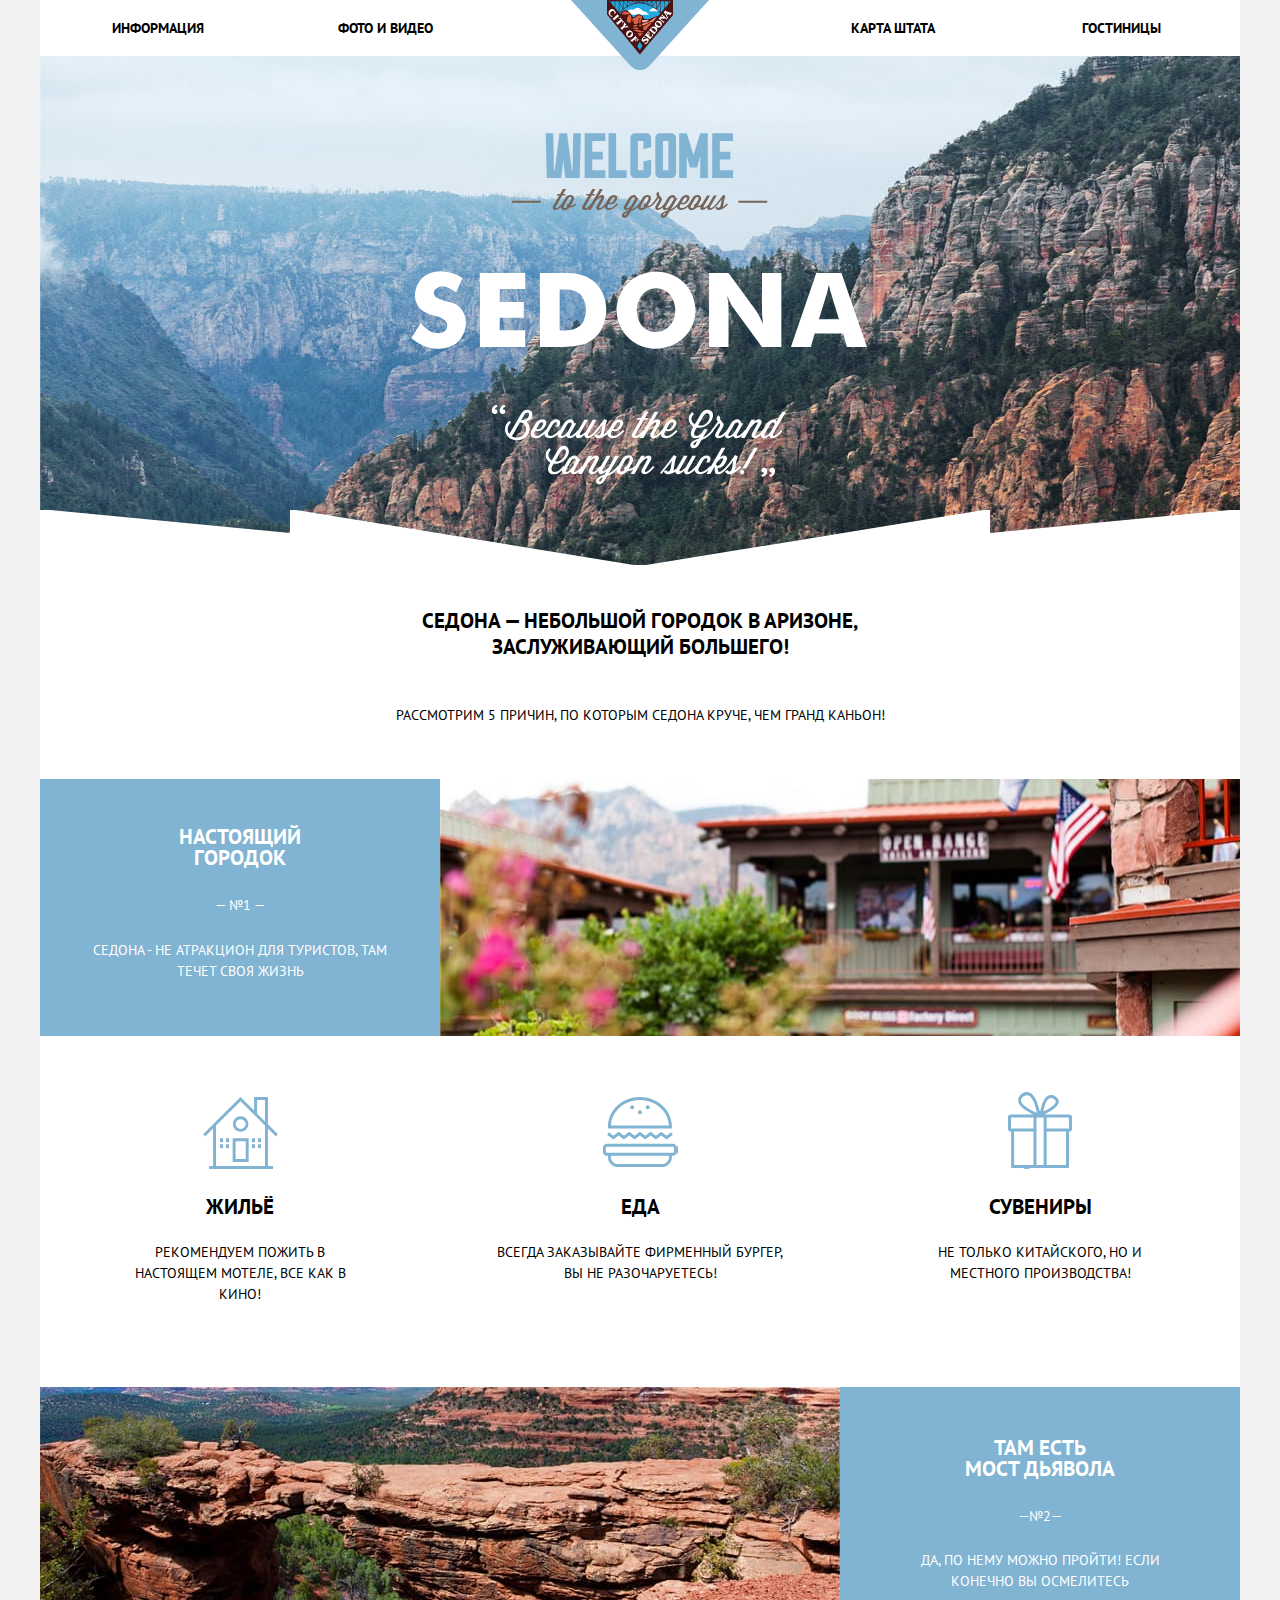
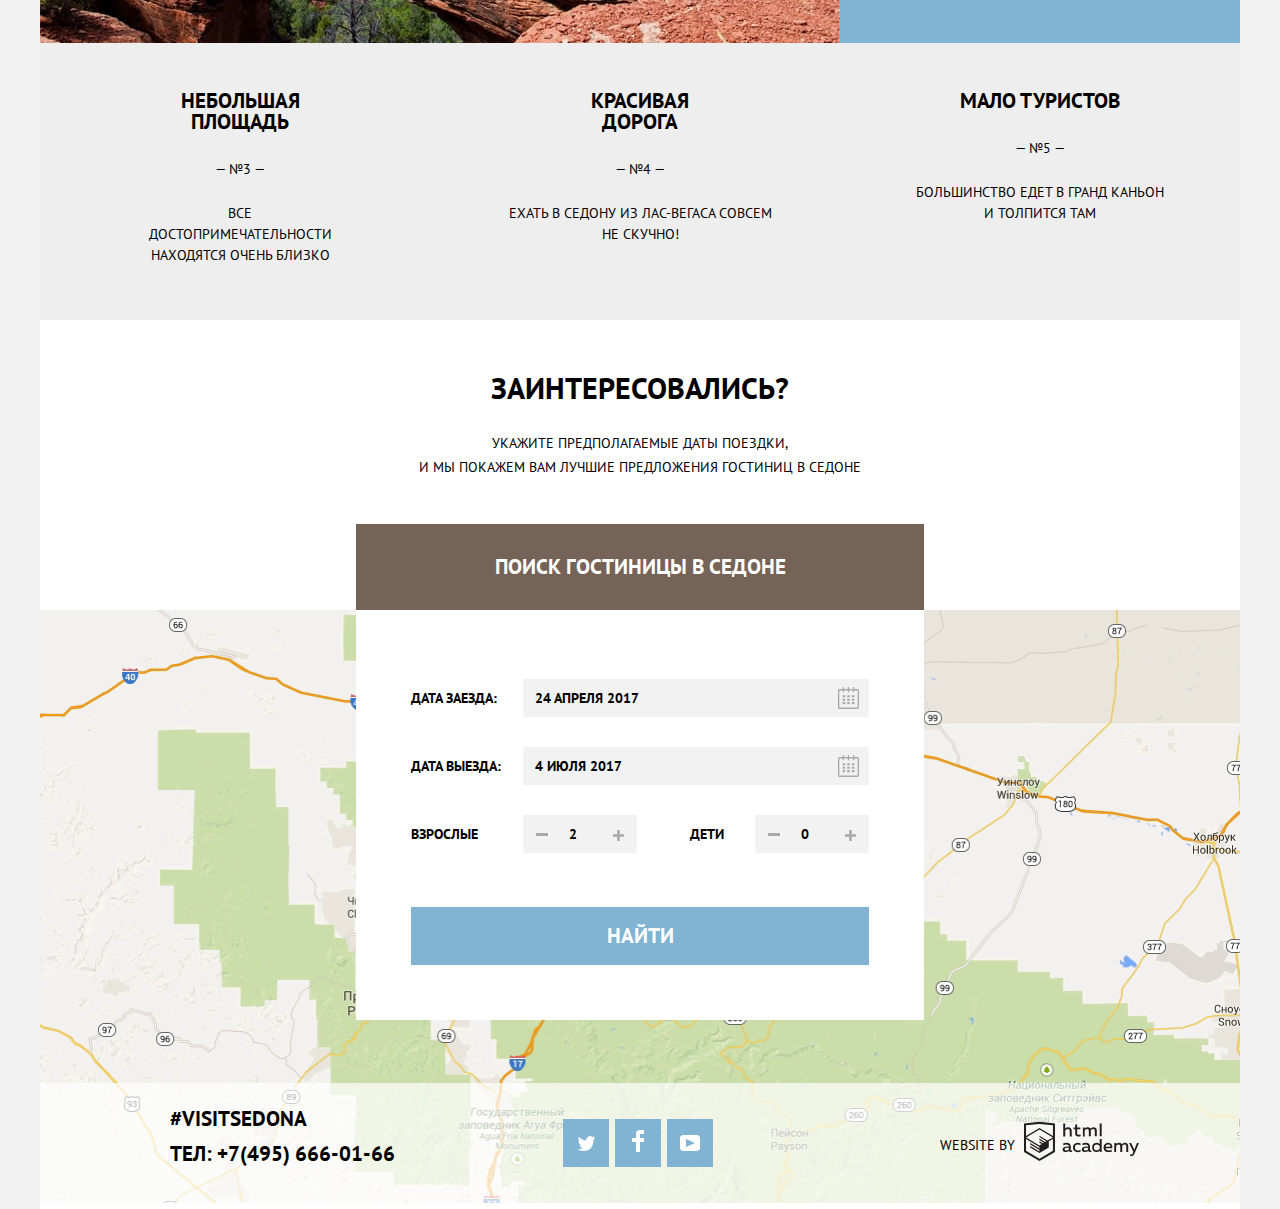
==== commit d5ac1a11: "Защита проекта (вариант 1)" ====
--- a/index.html
+++ b/index.html
@@ -36,28 +36,24 @@
   <h2>Рассмотрим 5 причин, по которым седона круче, чем гранд каньон!</h2>
 <div class="reason1">
   <div class="reason">
-      <h3>Настоящий<br>городок</h3>
+      <h3>Настоящий городок</h3>
       <p>— №1 —</p>
-     <p>Седона - не атракцион для туристов, там <br>
-               течет своя жизнь</p>
+     <p>Седона - не атракцион для туристов, там течет своя жизнь</p>
   </div>
       <img src="img/reason1.jpg" width="800px" height="256px" alt="Вид из окна на улицу города:другие отели, флаг сша и горы позади. ">
 </div>
 <ul class="list-features">
      <li class="feature feature1">
        <h3>Жильё</h3>
-       <p>Рекомендуем пожить в настоящем<br>
-        мотеле, все как в кино!</p>
+       <p>Рекомендуем пожить в настоящем  мотеле, все как в кино!</p>
      </li>
      <li class="feature feature2">
       <h3>Еда</h3>
-      <p>Всегда заказывайте фирменный бургер,
-        <br>вы не разочаруетесь!</p>
+      <p>Всегда заказывайте фирменный бургер, вы не разочаруетесь!</p>
     </li>
     <li class="feature feature3">
      <h3>Сувениры</h3>
-      <p>Не только китайского, но и местного<br>
-        производства!</p>
+      <p>Не только китайского, но и местного производства!</p>
     </li>
     </ul>
 
@@ -66,34 +62,28 @@
       <h3>Там есть<br>
         мост дьявола</h3>
       <p>—№2—</p>
-      <p>Да, по нему можно пройти! Если конечно<br>
-               вы осмелитесь</p>
+      <p>Да, по нему можно пройти! Если конечно вы осмелитесь</p>
   </div>
       <img src="img/reason2.jpg" width="800px" height="256px" alt="Каменный мост соединающий две скалы, образует между ними арку.">
 </div>
 
 <div class="list_reasons3_5">
-      <div class="reason">
-      <h3>Небольшая<br>
-        площадь</h3>
+      <div class="reason reason3">
+      <h3>Небольшая площадь</h3>
       <p>— №3 —</p>
-      <p>Все достопримечательности<br>
-         находятся очень близко</p>
+      <p>Все достопримечательности находятся очень близко</p>
       </div>
 
-      <div class="reason">
-      <h3>Красивая<br>
-        дорога</h3>
+      <div class="reason reason4">
+      <h3>Красивая дорога</h3>
       <p>— №4 —</p>
-      <p>Ехать в седону из лас-вегаса совсем<br>
-               не скучно!</p>
+      <p>Ехать в седону из лас-вегаса совсем не скучно!</p>
       </div>
 
-      <div class="reason">
-      <h3>Мало<br>туристов</h3>
+      <div class="reason reason5">
+      <h3>Мало туристов</h3>
       <p>— №5 —</p>
-      <p>Большинство едет в гранд каньон<br>
-              и толпится там</p>
+      <p>Большинство едет в гранд каньон и толпится там</p>
       </div>
 
 </div>
@@ -125,7 +115,7 @@
   <div class="form_index_search_amount_visiters">
    <p>
     <label for="adults">взрослые</label>
-    <input class="input_number"  type="number" id="adults" min="1" max="5" step="1">
+    <input class="input_number"  type="number" id="adults" min="1" max="5" step="1" placeholder="2">
     <button class="index_search_decrease" type="button" aria-label="Уменьшить количество врослых"></button>
     <button class="index_search_increase" type="button" aria-label="Увеличить количество врослых">
       <svg width="11" height="11" viewBox="0 0 11 11" fill="none" xmlns="http://www.w3.org/2000/svg">
@@ -135,7 +125,7 @@
   </p>
   <p>
     <label for="children">дети</label>
-    <input class="input_number" type="number" id="children" min="0" max="4" step="1">
+    <input class="input_number" type="number" id="children" min="0" max="4" step="1" placeholder="0">
     <button class="index_search_decrease" type="button" aria-label="Уменьшить количествo"></button>
     <button class="index_search_increase" type="button" aria-label="Увеличить количество ">
       <svg width="11" height="11" viewBox="0 0 11 11" fill="none" xmlns="http://www.w3.org/2000/svg">
@@ -152,7 +142,7 @@
 
 </div>
 <section class="map ">
-  <a href="https://www.google.com/maps">
+  <a href="https://goo.gl/maps/ieTUtzfCA1aLq21L6">
     <img src="img/map_sedona.png" alt="Вот где мы находимся, если смотреть со спутника." width="1199px" height="594px">
   </a>
 </section>
--- a/css/style.css
+++ b/css/style.css
@@ -213,11 +213,13 @@
   flex-direction: column;
 }
 .reason h3 {
+width: 160px;
 font-weight: bold;
 font-size: 21px;
 line-height: 21px;
 margin-top: 47px;
 margin-bottom: 25px;
+align-self: center;
 }
 .reason2 h3 {
   margin-top: 50px;
@@ -234,12 +236,29 @@
 
 
 .reason p:nth-of-type(2) {
+  width: 300px;
   margin-bottom: 54px;
   margin-top: 0;
   padding: 0;
+  align-self: center;
   }
   .reason2 p:nth-of-type(2) {
     margin-bottom: 51px;
+  }
+  .reason1 p:nth-of-type(2){
+    width: 297px;
+  }
+  .reason2 p:nth-of-type(2){
+    width: 301px;
+  }
+  .reason3 p:nth-of-type(2){
+    width: 208px;
+  }
+  .reason4 p:nth-of-type(2){
+    width: 265px;
+  }
+  .reason5 p:nth-of-type(2){
+    width: 248px;
   }
 .reason2 {
   width: 1200px;
@@ -284,6 +303,15 @@
 text-align: center;
 margin-top: 0px;
 margin-bottom: 82px;
+}
+.feature1 p {
+  width: 254px;
+}
+.feature2 p {
+  width: 297px;
+}
+.feature3 p {
+  width: 270px;
 }
 .feature1::before {
   content: "";
@@ -423,14 +451,16 @@
   color: var(--black);
   background-color: var(--light_gray);
   display: block;
-  width: 346px;
+  width: 334px;
   height: 38px;
   font-weight: bold;
   text-transform: uppercase;
   border: none;
   padding: 0;
-  padding-left: 10px;
-}
+  padding-left: 12px;
+
+}
+
 .arrival_date label, .date_of_departure label  {
 
   white-space: pre;
@@ -438,7 +468,7 @@
 }
 .calendar {
   position: absolute;
-  right: 8px;
+  right: 4px;
   top: 7px;
   border: none;
   background-color: transparent;
@@ -454,10 +484,7 @@
 }
 
 /*как убрать подсветку браузера по умолчанию при фокусе?*/
-.form_index_search input[type="text"]:focus{
-  background-color: var(--white_color);
-  border: 2px solid var(--light_gray);
-}
+
 .form_index_search input[type="number"] {
   background-color: var(--light_gray);
   width: 114px;
@@ -470,6 +497,25 @@
   color: var(--black);
   padding: 0;
   border: none;
+}
+.form_index_search input[type="text"]::placeholder,
+.form_index_search input[type="number"]::placeholder {
+  color: var(--black);
+  font-style: normal;
+  font-weight: bold;
+  font-size: 14px;
+  line-height: 26px;
+}
+
+.form_index_search input[type="text"]:hover,
+.form_index_search input[type="number"]:hover {
+  background-color: #EBEBEB;
+}
+.form_index_search input[type="text"]:focus,
+.form_index_search input[type="number"]:focus{
+  background-color: var(--white_color);
+  outline: 2px solid var(--light_gray);
+  outline-offset: -2px;
 }
 .form_index_search_amount_visiters {
   display: flex;
@@ -510,7 +556,7 @@
 }
 .index_search_increase {
   position: absolute;
-  top: 14px;
+  top: 13px;
   right: 13px;
   border: none;
   background-color: transparent;
@@ -557,7 +603,7 @@
   font-weight: bold;
   font-size: 21px;
   line-height: 26px;
-  min-height: 120px;
+  min-height: 114px;
 }
 
 .footer section {
@@ -593,7 +639,7 @@
   vertical-align: top;
   display: flex;
   padding: 0;
-  padding-right: 55px;
+  padding-right: 53px;
   margin-bottom: auto;
 }
 .footer a {color: var(--black);}
@@ -607,7 +653,9 @@
   align-items: center;
   padding: 0;
 }
-
+.list_footer a {
+  margin-top: 3px;
+}
 .list_footer path:active {
   opacity: 0.3;
 }
@@ -634,7 +682,7 @@
 .htmlacademy svg {
 width: 115px;
 height: 41px;
-vertical-align: middle;
+vertical-align: -12px;
 padding-left: 5px;
 }
 .htmlacademy path:hover {
@@ -681,6 +729,7 @@
 flex-direction: column;
 justify-content: flex-start;
 padding: 0;
+margin-left: 0;
 }
 .filter_infrastructure {
   margin-right: 119px;
@@ -708,13 +757,13 @@
   display: block;
   cursor: pointer;
   user-select: none;
-  margin-left: 42px;
+  margin-left: 40px;
 }
 
 .filter-input-checkbox:not(:checked) + label::before {
     content: "";
     position: absolute;
-    left: -42px;
+    left: -40px;
     top: 0;
     width: 23px;
     height: 23px;
@@ -724,12 +773,14 @@
   content: "";
   position: absolute;
   top: 0px;
-  left: -42px;
-  width: 23px;
+  left: -40px;
+  width: 26px;
   height: 23px;
   background-image: url(../img/svg-sedona/checkbox-on.svg);
 }
-
+.list_filter_housetype label {
+  margin-left: 41px;
+}
 .list_filter_infrastructure li, .list_filter_housetype li {
  margin-left: 0;
 }
@@ -752,10 +803,10 @@
 .min-max_price {
   border:2px solid var(--white_color);
 
-  padding-left: 52px;
-  padding-right: 36px;
-  padding-top: 7px;
-  padding-bottom: 8px;
+  padding-left: 65px;
+  padding-right: 16px;
+  padding-top: 5px;
+  padding-bottom: 6px;
   display: flex;
   justify-content: space-between;
   align-self: center;
@@ -783,7 +834,7 @@
   border: none;
   padding:0;
   margin: 0;
-  margin-left: 3px;
+  margin-left: 1px;
 }
 .max-price input[type="number"] {
  width: 57px;
@@ -791,8 +842,8 @@
 
 /*я не знаю как офорлять ползунки на контролере цены*/
 .range_price_control {
-  padding-top: 15px;
-  padding-bottom: 33px;
+  padding-top: 19px;
+  padding-bottom: 34px;
   width: 316px;
   position: relative;
 }
@@ -813,7 +864,7 @@
 
 .range_price_control .toggle {
   position: absolute;
-  top: 7px;
+  top: 10px;
   left: 0;
   width: 4px;
   height: 4px;
@@ -823,6 +874,7 @@
   border-radius: 50%;
   box-shadow: 0 2px 1px 0 #cfcfcf;
   cursor: pointer;
+  z-index: 3;
 }
 
 .filter_price_control button[type="submit"] {
@@ -836,7 +888,8 @@
 text-transform: uppercase;
 width: 137px;
 height: 36px;
-margin-left: 82px;
+margin-left: 84px;
+padding: 0;
 
 }
 .filter_price_control button[type="submit"]:hover {
@@ -859,7 +912,7 @@
 .search_line {
   display: flex;
   justify-self: flex-start;
-  align-items: center;
+
 }
 .catalog_search_line h2 {
   font-weight: bold;
@@ -867,27 +920,41 @@
   line-height: 26px;
   margin-left: 73px;
   margin-right: 46px;
+  margin-top: 0;
+  margin-bottom: 0;
+  padding: 0;
 }
 .catalog_search_line span {
-  margin-right: 32px;
-  margin-left: 8px;
+
+  padding-top: 1px;
 }
 .catalog_search_line ul {
   list-style: none;
   display: flex;
   margin: 0;
   padding: 0;
+  padding-left: 8px;
+  padding-top: 1px;
 }
 .list_sort li {
-  margin-left: 30px;
+ margin-left: 32px;
 }
 /*не сделала по цене правильно пока потом сделаю*/
-.list_sort a:not(:first-of-type) {
-  color: var(--black);
-  opacity: 0.3;
-}
-.list_sort a:first-child {
+
+.sort_price a {
   color: var(--sky_color);
+}
+
+.sort_type a,
+ .sort_rating a {
+  color: rgba(0, 0, 0, 0.3);
+
+  padding-bottom: 2px;
+  border-bottom: 1px dotted #81B3D2;
+
+}
+.sort_rating {
+  padding-left: 1px;
 }
 .list_sort a:hover{
   color: var(--sky_color);
@@ -903,13 +970,14 @@
 div.up_down {
   margin-right: 73px;
   justify-self: flex-end;
+  padding-top: 4px;
 
 }
 .down_arrow path {
   fill: #81B3D2;
 }
 .up_arrow {
-  margin-right: 12px;
+  margin-right: 10px;
 }
 .up_arrow path {
   fill: #CACACA;
@@ -944,9 +1012,8 @@
   flex-direction: column;
 }
 .hotel_info h2 {
-  padding: 5px 0;
-  margin-top: 23.5px;
-  margin-bottom: 7px;
+  margin-top: 25px;
+  margin-bottom: 10px;
 }
 .hotel_info .hotel_type_price {
 display: grid;
@@ -971,8 +1038,9 @@
   line-height: 21px;
   text-align: center;
   width: 110px;
-  height: 27px;
   vertical-align: middle;
+  padding-top: 3px;
+  padding-bottom: 3px;
 }
 .hotel_buttons a:nth-of-type(1):hover {
   background-color: #669EC0;
@@ -989,8 +1057,9 @@
   line-height: 21px;
   text-align: center;
   width: 142px;
-  height: 27px;
   vertical-align: middle;
+  padding-top: 3px;
+  padding-bottom: 3px;
 }
 .hotel_buttons a:nth-of-type(2):hover {
   background-color: #604E43;
@@ -1031,10 +1100,11 @@
   background-color: var(--light_gray);
   color: var(--gray_for_rating);
   text-align: center;
-  border: 1px solid var(--light_gray);
   width: 110px;
   margin-bottom: 0;
-  height: 27px;
+  padding-bottom: 3px;
+  padding-top: 3px;
+
 }
 /*звезды рейтинга*/
 .stars {
@@ -1044,15 +1114,19 @@
   height: 17px;
   vertical-align: middle;
   margin: 0;
+
 }
 .star4 {
   width: 80px;
+  padding-left: 9px;
 }
 .star3 {
   width: 60px;
+  padding-left: 4px;
 }
 .star2 {
   width: 40px;
-}
-
-
+  padding-left: 1px;
+}
+
+
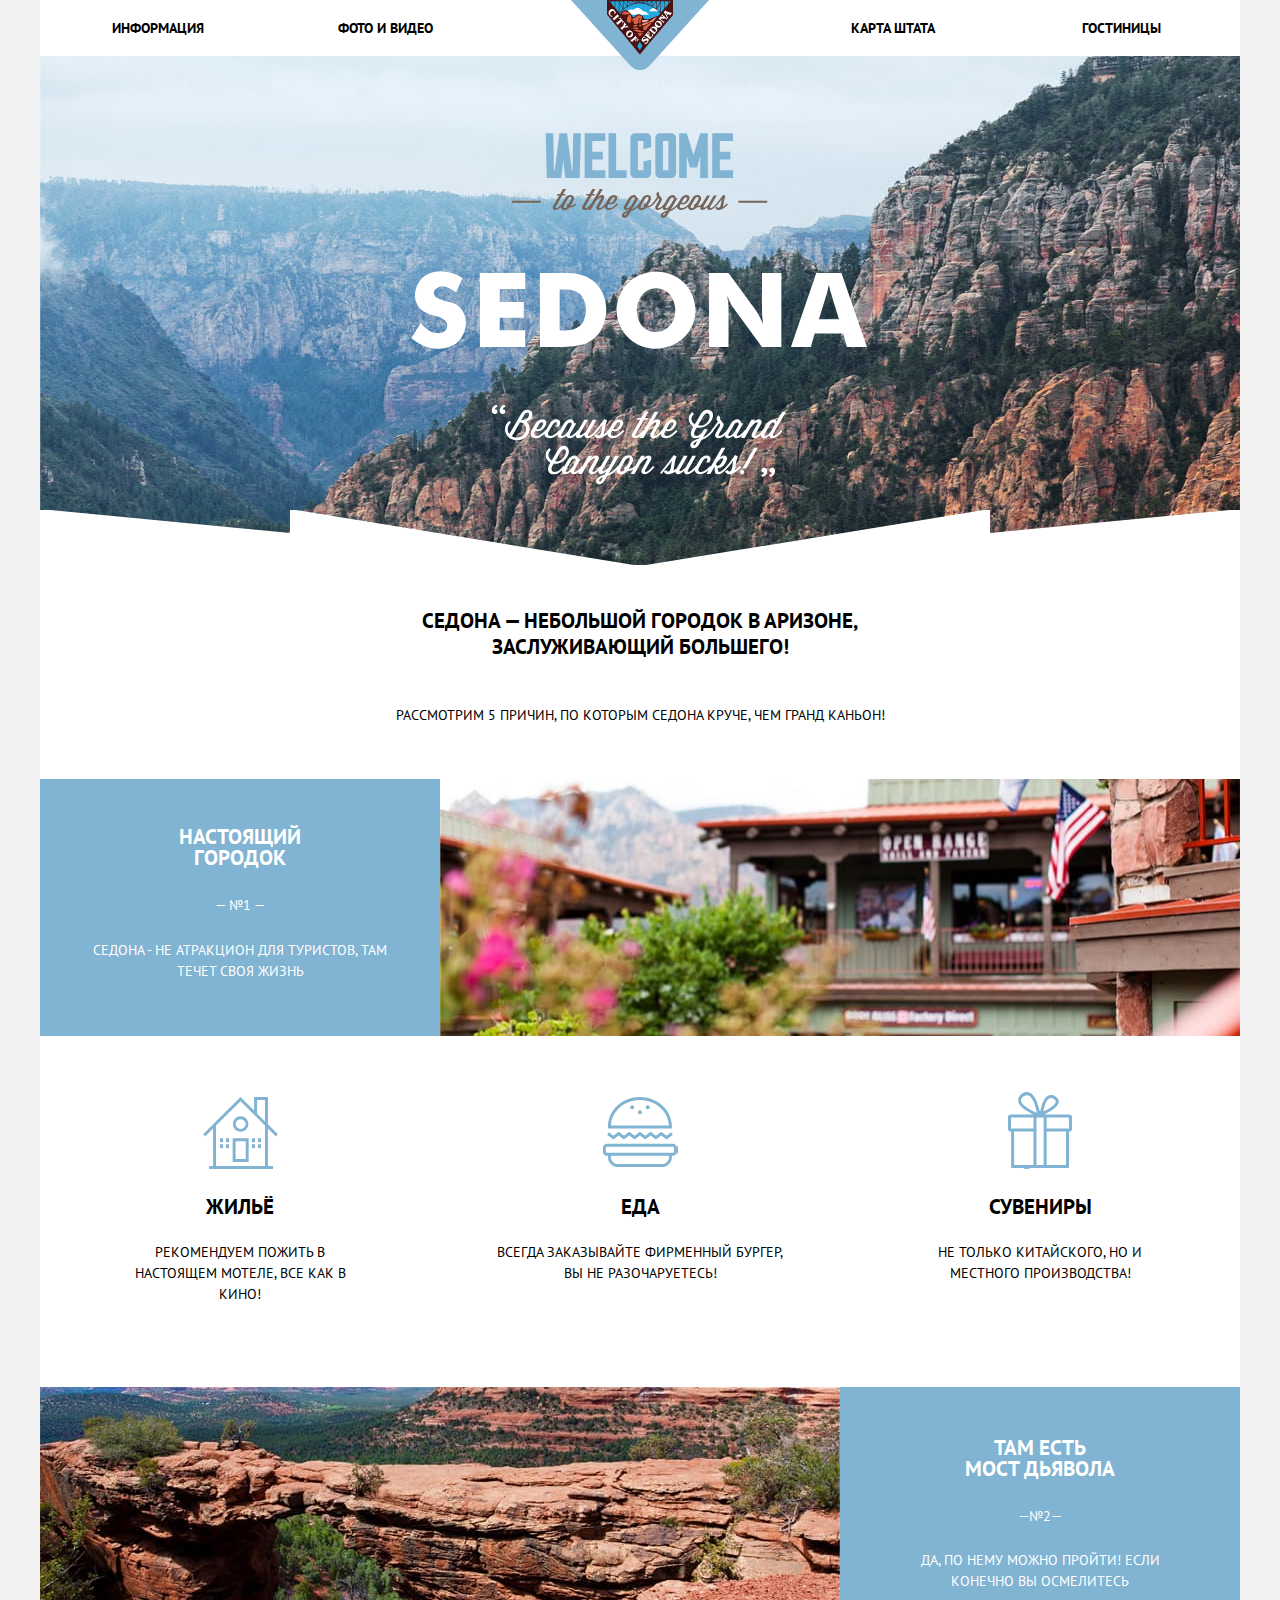
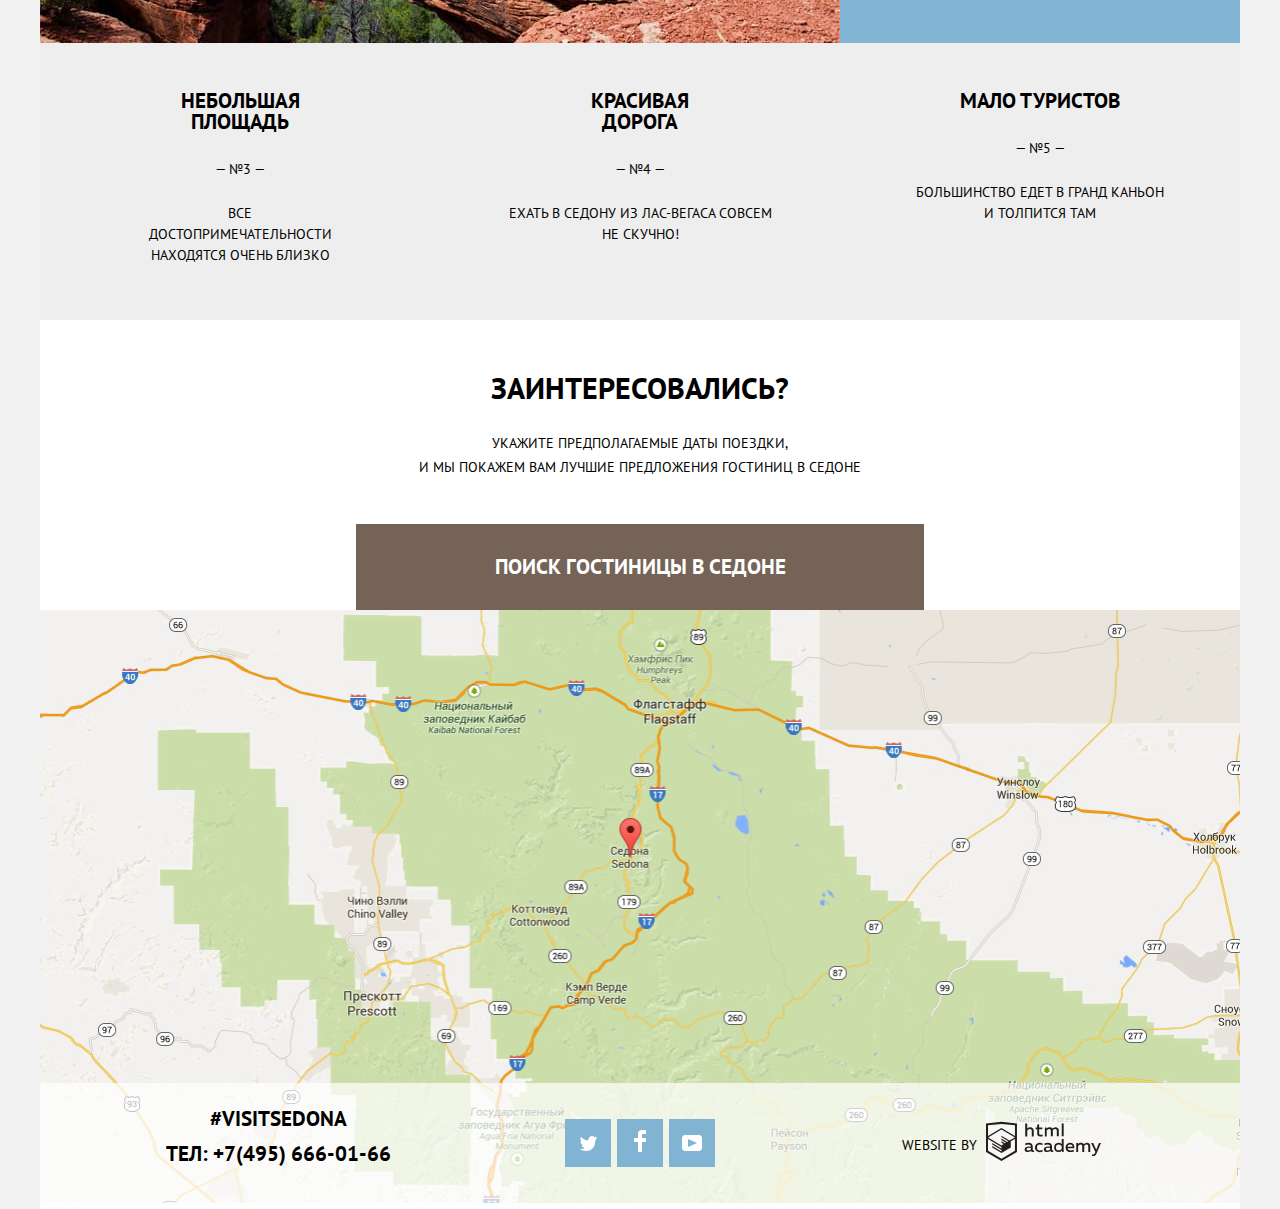
==== commit afbccc74: "Защита (версия 2 )" ====
--- a/index.html
+++ b/index.html
@@ -1,174 +1,214 @@
 <!DOCTYPE html>
 <html class="page" lang="ru">
-  <head>
-    <meta charset="utf-8">
-    <title>HTML Academy: Седона</title>
-    <link href="https://fonts.googleapis.com/css2?family=PT+Sans:wght@400;700&display=swap" rel="stylesheet">
-    <link href="css/normalize.css" rel="stylesheet">
-    <link href="css/style.css" rel="stylesheet">
-  </head>
-
-  <body class="page-body">
-    <header>
-      <nav class="main_navigation container">
-       <div class="wrapper_navigation">
-           <ul class="list_navigation">
-           <li> <a href="blank.html">Информация</a></li>
-           <li><a href="blank.html">Фото и видео</a></li>
-           <li><a href="map.html">Карта штата</a></li>
-           <li><a href="catalog.html">Гостиницы</a></li>
-           </ul>
-</div>
-      <a href ="index.html" class="logo_sedona"><img src="img/svg-sedona/logo-sedona.svg"  width="138px" height="70px" alt="Седона. Главная"></a>
+
+<head>
+  <meta charset="utf-8">
+  <title>HTML Academy: Седона</title>
+  <link href="https://fonts.googleapis.com/css2?family=PT+Sans:wght@400;700&display=swap" rel="stylesheet">
+  <link href="css/normalize.css" rel="stylesheet">
+  <link href="css/style-minimazer.css" rel="stylesheet">
+</head>
+
+<body class="page-body">
+  <header>
+    <nav class="main_navigation container">
+      <div class="wrapper_navigation">
+        <ul class="list_navigation">
+          <li> <a href="blank.html">Информация</a></li>
+          <li><a href="blank.html">Фото и видео</a></li>
+          <li><a href="map.html">Карта штата</a></li>
+          <li><a href="catalog.html">Гостиницы</a></li>
+        </ul>
+      </div>
+      <a href="index.html" class="logo_sedona"><img src="img/svg-sedona/logo-sedona.svg" width="138" height="70" alt="Седона. Главная"></a>
     </nav>
-    </header>
-
-<main class="flex-main container">
-
-<section class="site_header">
-  <h1 class="visually-hidden">Главная страница сайта Седона</h1>
-  <img src="img/svg-sedona/intro-welcome.svg" width="457px" height="357px" alt="">
-</section>
-
-<!--здесь не понимаю, что делать первым обертку container или сам блок -->
-<section class="best_reasons">
-  <p class="sedona_statement">Седона — небольшой городок в аризоне, заслуживающий большего!</p>
-  <h2>Рассмотрим 5 причин, по которым седона круче, чем гранд каньон!</h2>
-<div class="reason1">
-  <div class="reason">
-      <h3>Настоящий городок</h3>
-      <p>— №1 —</p>
-     <p>Седона - не атракцион для туристов, там течет своя жизнь</p>
-  </div>
-      <img src="img/reason1.jpg" width="800px" height="256px" alt="Вид из окна на улицу города:другие отели, флаг сша и горы позади. ">
-</div>
-<ul class="list-features">
-     <li class="feature feature1">
-       <h3>Жильё</h3>
-       <p>Рекомендуем пожить в настоящем  мотеле, все как в кино!</p>
-     </li>
-     <li class="feature feature2">
-      <h3>Еда</h3>
-      <p>Всегда заказывайте фирменный бургер, вы не разочаруетесь!</p>
-    </li>
-    <li class="feature feature3">
-     <h3>Сувениры</h3>
-      <p>Не только китайского, но и местного производства!</p>
-    </li>
-    </ul>
-
-<div class="reason2">
-  <div class="reason">
-      <h3>Там есть<br>
+  </header>
+
+  <main class="flex-main container">
+
+    <section class="site_header">
+      <h1 class="visually-hidden">Главная страница сайта Седона</h1>
+      <img src="img/svg-sedona/intro-welcome.svg" width="457" height="357" alt="Добро пожаловать в путешествие по Седоне!">
+    </section>
+
+    <!--здесь не понимаю, что делать первым обертку container или сам блок -->
+    <section class="best_reasons">
+      <p class="sedona_statement">Седона — небольшой городок в аризоне, заслуживающий большего!</p>
+      <h2>Рассмотрим 5 причин, по которым седона круче, чем гранд каньон!</h2>
+      <div class="reason1">
+        <div class="reason">
+          <h3>Настоящий городок</h3>
+          <p>— №1 —</p>
+          <p>Седона - не атракцион для туристов, там течет своя жизнь</p>
+        </div>
+        <img src="img/reason1.jpg" width="800" height="256" alt="Вид из окна на улицу города:другие отели, флаг сша и горы позади. ">
+      </div>
+      <ul class="list-features">
+        <li class="feature feature1">
+          <h3>Жильё</h3>
+          <p>Рекомендуем пожить в настоящем мотеле, все как в кино!</p>
+        </li>
+        <li class="feature feature2">
+          <h3>Еда</h3>
+          <p>Всегда заказывайте фирменный бургер, вы не разочаруетесь!</p>
+        </li>
+        <li class="feature feature3">
+          <h3>Сувениры</h3>
+          <p>Не только китайского, но и местного производства!</p>
+        </li>
+      </ul>
+
+      <div class="reason2">
+        <div class="reason">
+          <h3>Там есть<br>
         мост дьявола</h3>
-      <p>—№2—</p>
-      <p>Да, по нему можно пройти! Если конечно вы осмелитесь</p>
-  </div>
-      <img src="img/reason2.jpg" width="800px" height="256px" alt="Каменный мост соединающий две скалы, образует между ними арку.">
-</div>
-
-<div class="list_reasons3_5">
-      <div class="reason reason3">
-      <h3>Небольшая площадь</h3>
-      <p>— №3 —</p>
-      <p>Все достопримечательности находятся очень близко</p>
-      </div>
-
-      <div class="reason reason4">
-      <h3>Красивая дорога</h3>
-      <p>— №4 —</p>
-      <p>Ехать в седону из лас-вегаса совсем не скучно!</p>
-      </div>
-
-      <div class="reason reason5">
-      <h3>Мало туристов</h3>
-      <p>— №5 —</p>
-      <p>Большинство едет в гранд каньон и толпится там</p>
-      </div>
-
-</div>
-
-</section>
-<section class="index_search">
-  <h2>Заинтересовались?</h2>
-  <p>Укажите предполагаемые даты поездки,<br>
-    и мы покажем вам лучшие предложения гостиниц в седоне</p>
-    <div class="form_index_search">
-  <form action="https://echo.htmlacademy.ru" method="GET">
-    <fieldset>
-      <legend>Поиск гостиницы в седоне</legend>
-      <div class="container_fieldset">
-   <p class="arrival_date">
-     <label for="arrival_date">дата заезда:</label>
-    <input type="text" name="arrival_date" id="arrival_date" placeholder="24 апреля 2017" required>
-    <button class="calendar">
-      <svg xmlns="http://www.w3.org/2000/svg" width="21" height="22" viewBox="0 0 21 22"><path d="M19.251 2.025h-2.845V.648c0-.381-.294-.689-.656-.689-.363 0-.656.308-.656.689v1.377h-3.938V.648c0-.381-.294-.689-.655-.689-.363 0-.657.308-.657.689v1.377H5.906V.648c0-.381-.294-.689-.656-.689-.363 0-.657.308-.657.689v1.377H1.75C.784 2.025 0 2.847 0 3.862v16.302C0 21.179.784 22 1.75 22h17.501c.966 0 1.749-.821 1.749-1.836V3.862c0-1.015-.783-1.837-1.749-1.837zm.437 18.139a.448.448 0 0 1-.437.459H1.75a.45.45 0 0 1-.438-.459V3.862a.45.45 0 0 1 .438-.459h2.844v1.378c0 .381.294.689.657.689.362 0 .656-.308.656-.689V3.403h3.938v1.378c0 .381.294.689.657.689.361 0 .655-.308.655-.689V3.403h3.938v1.378c0 .381.293.689.656.689.362 0 .656-.308.656-.689V3.403h2.845c.241 0 .437.206.437.459v16.302z"/><path d="M4.594 8.225h2.625v2.066H4.594zM4.594 11.668h2.625v2.067H4.594zM4.594 15.112h2.625v2.066H4.594zM9.188 15.112h2.625v2.066H9.188zM9.188 11.668h2.625v2.067H9.188zM9.188 8.225h2.625v2.066H9.188zM13.781 15.112h2.625v2.066h-2.625zM13.781 11.668h2.625v2.067h-2.625zM13.781 8.225h2.625v2.066h-2.625z"/></svg>
-    </button>
-  </p>
-  <p class="date_of_departure">
-    <label for="date_of_departure">дата выезда:</label>
-    <input type="text" name="date_of_departure" id="date_of_departure" placeholder="4 июля 2017" required>
-    <button class="calendar">
-      <svg xmlns="http://www.w3.org/2000/svg" width="21" height="22" viewBox="0 0 21 22"><path d="M19.251 2.025h-2.845V.648c0-.381-.294-.689-.656-.689-.363 0-.656.308-.656.689v1.377h-3.938V.648c0-.381-.294-.689-.655-.689-.363 0-.657.308-.657.689v1.377H5.906V.648c0-.381-.294-.689-.656-.689-.363 0-.657.308-.657.689v1.377H1.75C.784 2.025 0 2.847 0 3.862v16.302C0 21.179.784 22 1.75 22h17.501c.966 0 1.749-.821 1.749-1.836V3.862c0-1.015-.783-1.837-1.749-1.837zm.437 18.139a.448.448 0 0 1-.437.459H1.75a.45.45 0 0 1-.438-.459V3.862a.45.45 0 0 1 .438-.459h2.844v1.378c0 .381.294.689.657.689.362 0 .656-.308.656-.689V3.403h3.938v1.378c0 .381.294.689.657.689.361 0 .655-.308.655-.689V3.403h3.938v1.378c0 .381.293.689.656.689.362 0 .656-.308.656-.689V3.403h2.845c.241 0 .437.206.437.459v16.302z"/><path d="M4.594 8.225h2.625v2.066H4.594zM4.594 11.668h2.625v2.067H4.594zM4.594 15.112h2.625v2.066H4.594zM9.188 15.112h2.625v2.066H9.188zM9.188 11.668h2.625v2.067H9.188zM9.188 8.225h2.625v2.066H9.188zM13.781 15.112h2.625v2.066h-2.625zM13.781 11.668h2.625v2.067h-2.625zM13.781 8.225h2.625v2.066h-2.625z"/></svg>
-    </button>
-  </p>
-  <div class="form_index_search_amount_visiters">
-   <p>
-    <label for="adults">взрослые</label>
-    <input class="input_number"  type="number" id="adults" min="1" max="5" step="1" placeholder="2">
-    <button class="index_search_decrease" type="button" aria-label="Уменьшить количество врослых"></button>
-    <button class="index_search_increase" type="button" aria-label="Увеличить количество врослых">
-      <svg width="11" height="11" viewBox="0 0 11 11" fill="none" xmlns="http://www.w3.org/2000/svg">
-        <path fill-rule="evenodd" clip-rule="evenodd" d="M4.23086 6.76932V11H6.76932V6.76932H11V4.23086H6.76932V0H4.23085V4.23086H0V6.76932H4.23086Z" fill="#A9A9A9"/>
-        </svg>
-    </button>
-  </p>
-  <p>
-    <label for="children">дети</label>
-    <input class="input_number" type="number" id="children" min="0" max="4" step="1" placeholder="0">
-    <button class="index_search_decrease" type="button" aria-label="Уменьшить количествo"></button>
-    <button class="index_search_increase" type="button" aria-label="Увеличить количество ">
-      <svg width="11" height="11" viewBox="0 0 11 11" fill="none" xmlns="http://www.w3.org/2000/svg">
-        <path fill-rule="evenodd" clip-rule="evenodd" d="M4.23086 6.76932V11H6.76932V6.76932H11V4.23086H6.76932V0H4.23085V4.23086H0V6.76932H4.23086Z" fill="#A9A9A9"/>
-        </svg>
-    </button>
-  </p>
-</div>
-<button type="submit">найти</button>
-</div>
-
-    </fieldset>
-  </form>
-
-</div>
-<section class="map ">
-  <a href="https://goo.gl/maps/ieTUtzfCA1aLq21L6">
-    <img src="img/map_sedona.png" alt="Вот где мы находимся, если смотреть со спутника." width="1199px" height="594px">
-  </a>
-</section>
-</section>
-
-</main>
-
-<footer class="footer container index_footer">
-  <section>
-  <div class="contacts">
-   <p>#VISITSEDONA</p>
-    <a href="tel:+74956660266">ТЕЛ: +7(495) 666-01-66</a>
-  </div>
-    <ul class="list_footer">
-<li><a href="#"><svg xmlns="http://www.w3.org/2000/svg" xmlns:xlink="http://www.w3.org/1999/xlink" width="17" height="15" viewBox="0 0 17 15"><path fill="#FFF" d="M10.95.144c1.685-.496 2.984.27 3.577 1.179.673-.231 1.331-.481 2.011-.708a2.345 2.345 0 0 1-.857 1.768c.685.17 1.304-.491 1.304-.491-.169 1-1.006 1.788-1.563 2.024-.231 6.75-3.175 11.217-10.077 11.082h-.446c-.41 0-4.164-.46-4.898-1.887 2.271.196 3.893-.422 4.693-1.177-.96-.3-2.679-.477-2.979-2.95.349.106.564.228 1.19.119C1.705 8.247.374 7.53.448 5.33c.285.328 1.067.536 1.34.472C1.085 5.561-.182 2.442.894.85c1.818 1.854 3.735 3.606 7.152 3.773C8.254 2.33 9.183.793 10.95.144z"/></svg></a></li>
-<li><a href="#"><svg xmlns="http://www.w3.org/2000/svg" width="12" height="22" viewBox="0 0 12 22"><path fill="#FFF" d="M12 4V0H8a4 4 0 0 0-4 4v4H0v4h4v10h4V12h4V8H8V4h4z"/></svg></a></li>
-<li><a href="#"><svg xmlns="http://www.w3.org/2000/svg" xmlns:xlink="http://www.w3.org/1999/xlink" width="20" height="16" viewBox="0 0 20 16"><path fill="#FFF" d="M17 0H3C1.35 0 0 1.35 0 3v10c0 1.65 1.35 3 3 3h14c1.65 0 3-1.35 3-3V3c0-1.65-1.35-3-3-3zM6.027 11.998V4.002L15.014 8l-8.987 3.998z"/></svg></a></li>
-    </ul>
-    <div class="copyright">
-    <p class="htmlacademy">WEBSITE BY
-    <a href="https://www.htmlacademy.ru"><svg id="Layer_1" data-name="Layer 1" xmlns="http://www.w3.org/2000/svg" viewBox="0 0 108.08 36.85"><title>logo-htmlacademy-small1</title><path d="M44.61,26.88a2,2,0,0,0,.55-0.1v1.33a3.25,3.25,0,0,1-1.18.21,1.67,1.67,0,0,1-1.67-1,4.84,4.84,0,0,1-3.14,1.08c-1.51,0-2.91-.83-2.91-2.55,0-2.13,2-2.79,3.71-2.79a11.08,11.08,0,0,1,2.17.25v-0.3c0-1-.76-1.77-2.19-1.77a7.42,7.42,0,0,0-3,.64v-1.7a10.21,10.21,0,0,1,3.19-.55c2.36,0,3.81,1.12,3.81,3.65v3a0.54,0.54,0,0,0,.49.59h0.17Zm-6.44-1.13A1.35,1.35,0,0,0,39.63,27h0.11a3.39,3.39,0,0,0,2.41-1V24.58a9.72,9.72,0,0,0-1.81-.21c-1,0-2.16.33-2.16,1.38h0Zm12.36-6.11a5,5,0,0,1,2.57.64V22a4.08,4.08,0,0,0-2.3-.7,2.75,2.75,0,1,0,0,5.49,5,5,0,0,0,2.43-.64v1.71a6.27,6.27,0,0,1-2.76.57A4.21,4.21,0,0,1,46,24.51q0-.21,0-0.41a4.32,4.32,0,0,1,4.18-4.46h0.38Zm12.17,7.24a2,2,0,0,0,.55-0.1v1.33a3.25,3.25,0,0,1-1.18.21,1.67,1.67,0,0,1-1.67-1,4.84,4.84,0,0,1-3.14,1.08c-1.51,0-2.91-.83-2.91-2.55,0-2.13,2-2.79,3.71-2.79a11.08,11.08,0,0,1,2.17.25v-0.3c0-1-.76-1.77-2.19-1.77a7.42,7.42,0,0,0-3,.64v-1.7a10.21,10.21,0,0,1,3.19-.55c2.36,0,3.81,1.12,3.81,3.65v3a0.54,0.54,0,0,0,.49.59h0.17Zm-6.44-1.13A1.35,1.35,0,0,0,57.73,27h0.11a3.39,3.39,0,0,0,2.41-1V24.58a9.72,9.72,0,0,0-1.81-.21c-1.06,0-2.16.33-2.16,1.38h0ZM73,16V28.2H71.35V26.88a3.88,3.88,0,0,1-3.19,1.54,4.4,4.4,0,0,1,0-8.78,3.81,3.81,0,0,1,3,1.3V16H73Zm-4.53,5.22a2.76,2.76,0,1,0,0,5.52A2.86,2.86,0,0,0,71.15,25V23A2.91,2.91,0,0,0,68.49,21.27ZM79,19.64c3.31,0,4.46,2.68,3.92,5.09H76.7c0.21,1.5,1.67,2.11,3.19,2.11a6.11,6.11,0,0,0,2.64-.59v1.6a7.14,7.14,0,0,1-3,.57C77,28.42,74.78,27,74.78,24a4.18,4.18,0,0,1,4-4.39H79Zm0.09,1.54a2.28,2.28,0,0,0-2.44,2.1v0.06H81.3A2,2,0,0,0,79.13,21.18Zm5.73,7V19.87h1.65v1a3.81,3.81,0,0,1,2.78-1.27A2.86,2.86,0,0,1,91.89,21a4.12,4.12,0,0,1,2.91-1.33A3.06,3.06,0,0,1,98,23V28.2h-1.9V23.05a1.59,1.59,0,0,0-1.42-1.75H94.42a2.8,2.8,0,0,0-2.07,1.12V28.2h-1.9V23.05A1.59,1.59,0,0,0,89,21.31H88.8a3,3,0,0,0-2.21,1.29v5.63H84.86Zm21.31-8.33h1.9l-3.91,9.46c-0.9,2.17-2.09,2.86-3.35,2.86a4.76,4.76,0,0,1-1.1-.14V30.46a2.86,2.86,0,0,0,.85.12c0.9,0,1.58-.64,2.07-1.9l0.17-.42-4-8.4h2l2.86,6.29ZM38.73,1.46V6.22a3.81,3.81,0,0,1,2.7-1.14,3.25,3.25,0,0,1,3.44,3.4v5.15H43V8.72a1.81,1.81,0,0,0-1.61-2h-0.3a2.93,2.93,0,0,0-2.32,1.39v5.52h-1.9V1.46h1.9ZM49.94,2.31v3h3V6.91h-3v3.81c0,1.1.5,1.46,1.58,1.46a4.49,4.49,0,0,0,1.69-.33v1.6A6.8,6.8,0,0,1,51,13.8a2.55,2.55,0,0,1-2.86-2.74V6.89H46.58V5.26h1.5V2.74Zm5.4,11.31V5.28H57v1A3.81,3.81,0,0,1,59.77,5a2.86,2.86,0,0,1,2.6,1.33A4.12,4.12,0,0,1,65.28,5,3.06,3.06,0,0,1,68.44,8.4v5.21h-1.9V8.46a1.59,1.59,0,0,0-1.42-1.75H64.89a2.8,2.8,0,0,0-2.07,1.12v5.78h-1.9V8.46A1.59,1.59,0,0,0,59.5,6.71H59.27A3,3,0,0,0,57.06,8v5.63H55.34ZM71.17,1.45H73V13.6H71.17V1.45ZM14.71,0H14.55L0,1.54V28.21l14.55,8.66,14.55-8.66V1.54Zm12.5,27.1L14.55,34.64,1.9,27.12V16.18l12.59,7.5V25L5.86,19.9v1.31l8.68,5.21v1.39L5.87,22.65V24l8.68,5.21,8.75-5.24V18.31L27.2,16V27.12Zm0-12.53-3.48,2-1.6,1L14.51,13v1.31L21,18.23H21l-0.14.09-1,.54-5.37-3.2V17l4.24,2.52-1,.67-3.2-1.9v1.31l2.1,1.24L14.5,22.1,2,14.65,14.51,7.11Zm0-1.32L14.49,5.76,1.91,13.25v-10L14.56,1.92,27.21,3.25v10h0Z" transform="translate(0 -0.02)" fill="#231f20"/></svg></a>
+          <p>—№2—</p>
+          <p>Да, по нему можно пройти! Если конечно вы осмелитесь</p>
+        </div>
+        <img src="img/reason2.jpg" width="800" height="256" alt="Каменный мост соединающий две скалы, образует между ними арку.">
+      </div>
+
+      <div class="list_reasons3_5">
+        <div class="reason reason3">
+          <h3>Небольшая площадь</h3>
+          <p>— №3 —</p>
+          <p>Все достопримечательности находятся очень близко</p>
+        </div>
+
+        <div class="reason reason4">
+          <h3>Красивая дорога</h3>
+          <p>— №4 —</p>
+          <p>Ехать в седону из лас-вегаса совсем не скучно!</p>
+        </div>
+
+        <div class="reason reason5">
+          <h3>Мало туристов</h3>
+          <p>— №5 —</p>
+          <p>Большинство едет в гранд каньон и толпится там</p>
+        </div>
+
+      </div>
+
+    </section>
+    <section class="index_search">
+      <h2>Заинтересовались?</h2>
+      <p>Укажите предполагаемые даты поездки,
+        <br> и мы покажем вам лучшие предложения гостиниц в седоне</p>
+      <div class="form_index_search">
+        <form action="https://echo.htmlacademy.ru" method="GET">
+          <fieldset>
+            <a class="open_form" title="Хочешь найти крутую гостиницу? Жми">
+              <legend tabindex="0">Поиск гостиницы в седоне</legend>
+            </a>
+            <div class="container_fieldset visually-hidden">
+              <p class="arrival_date">
+                <label for="arrival_date">дата заезда:</label>
+                <input type="text" name="arrival_date" id="arrival_date" placeholder="24 апреля 2017" required>
+                <button class="calendar">
+                  <svg xmlns="http://www.w3.org/2000/svg" width="21" height="22" viewBox="0 0 21 22">
+                    <path d="M19.251 2.025h-2.845V.648c0-.381-.294-.689-.656-.689-.363 0-.656.308-.656.689v1.377h-3.938V.648c0-.381-.294-.689-.655-.689-.363 0-.657.308-.657.689v1.377H5.906V.648c0-.381-.294-.689-.656-.689-.363 0-.657.308-.657.689v1.377H1.75C.784 2.025 0 2.847 0 3.862v16.302C0 21.179.784 22 1.75 22h17.501c.966 0 1.749-.821 1.749-1.836V3.862c0-1.015-.783-1.837-1.749-1.837zm.437 18.139a.448.448 0 0 1-.437.459H1.75a.45.45 0 0 1-.438-.459V3.862a.45.45 0 0 1 .438-.459h2.844v1.378c0 .381.294.689.657.689.362 0 .656-.308.656-.689V3.403h3.938v1.378c0 .381.294.689.657.689.361 0 .655-.308.655-.689V3.403h3.938v1.378c0 .381.293.689.656.689.362 0 .656-.308.656-.689V3.403h2.845c.241 0 .437.206.437.459v16.302z" />
+                    <path d="M4.594 8.225h2.625v2.066H4.594zM4.594 11.668h2.625v2.067H4.594zM4.594 15.112h2.625v2.066H4.594zM9.188 15.112h2.625v2.066H9.188zM9.188 11.668h2.625v2.067H9.188zM9.188 8.225h2.625v2.066H9.188zM13.781 15.112h2.625v2.066h-2.625zM13.781 11.668h2.625v2.067h-2.625zM13.781 8.225h2.625v2.066h-2.625z" />
+                  </svg>
+                </button>
+              </p>
+              <p class="date_of_departure">
+                <label for="date_of_departure">дата выезда:</label>
+                <input type="text" name="date_of_departure" id="date_of_departure" placeholder="4 июля 2017" required>
+                <button class="calendar">
+                  <svg xmlns="http://www.w3.org/2000/svg" width="21" height="22" viewBox="0 0 21 22">
+                    <path d="M19.251 2.025h-2.845V.648c0-.381-.294-.689-.656-.689-.363 0-.656.308-.656.689v1.377h-3.938V.648c0-.381-.294-.689-.655-.689-.363 0-.657.308-.657.689v1.377H5.906V.648c0-.381-.294-.689-.656-.689-.363 0-.657.308-.657.689v1.377H1.75C.784 2.025 0 2.847 0 3.862v16.302C0 21.179.784 22 1.75 22h17.501c.966 0 1.749-.821 1.749-1.836V3.862c0-1.015-.783-1.837-1.749-1.837zm.437 18.139a.448.448 0 0 1-.437.459H1.75a.45.45 0 0 1-.438-.459V3.862a.45.45 0 0 1 .438-.459h2.844v1.378c0 .381.294.689.657.689.362 0 .656-.308.656-.689V3.403h3.938v1.378c0 .381.294.689.657.689.361 0 .655-.308.655-.689V3.403h3.938v1.378c0 .381.293.689.656.689.362 0 .656-.308.656-.689V3.403h2.845c.241 0 .437.206.437.459v16.302z" />
+                    <path d="M4.594 8.225h2.625v2.066H4.594zM4.594 11.668h2.625v2.067H4.594zM4.594 15.112h2.625v2.066H4.594zM9.188 15.112h2.625v2.066H9.188zM9.188 11.668h2.625v2.067H9.188zM9.188 8.225h2.625v2.066H9.188zM13.781 15.112h2.625v2.066h-2.625zM13.781 11.668h2.625v2.067h-2.625zM13.781 8.225h2.625v2.066h-2.625z" />
+                  </svg>
+                </button>
+              </p>
+              <div class="form_index_search_amount_visiters">
+                <p>
+                  <label for="adults">взрослые</label>
+                  <input class="input_number" type="number" id="adults" min="1" max="5" step="1" placeholder="2">
+                  <button class="index_search_decrease" type="button" aria-label="Уменьшить количество врослых"></button>
+                  <button class="index_search_increase" type="button" aria-label="Увеличить количество врослых">
+                    <svg width="11" height="11" viewBox="0 0 11 11" fill="none" xmlns="http://www.w3.org/2000/svg">
+                      <path fill-rule="evenodd" clip-rule="evenodd" d="M4.23086 6.76932V11H6.76932V6.76932H11V4.23086H6.76932V0H4.23085V4.23086H0V6.76932H4.23086Z" fill="#A9A9A9" />
+                    </svg>
+                  </button>
+                </p>
+                <p>
+                  <label for="children">дети</label>
+                  <input class="input_number" type="number" id="children" min="0" max="4" step="1" placeholder="0">
+                  <button class="index_search_decrease" type="button" aria-label="Уменьшить количествo"></button>
+                  <button class="index_search_increase" type="button" aria-label="Увеличить количество ">
+                    <svg width="11" height="11" viewBox="0 0 11 11" fill="none" xmlns="http://www.w3.org/2000/svg">
+                      <path fill-rule="evenodd" clip-rule="evenodd" d="M4.23086 6.76932V11H6.76932V6.76932H11V4.23086H6.76932V0H4.23085V4.23086H0V6.76932H4.23086Z" fill="#A9A9A9" />
+                    </svg>
+                  </button>
+                </p>
+              </div>
+              <button type="submit">найти</button>
+            </div>
+
+          </fieldset>
+        </form>
+
+      </div>
+      <section class="map">
+        <a href="#" title="Как найти нас?">
+          <img src="img/map_sedona.png" alt="Вот где мы находимся, если смотреть со спутника." width="1199" height="594">
+        </a>
+      </section>
+    </section>
+
+  </main>
+
+  <footer class="footer container index_footer">
+    <section>
+      <div class="contacts">
+        <p>#VISITSEDONA</p>
+        <a href="tel:+74956660266">ТЕЛ: +7(495) 666-01-66</a>
+      </div>
+      <ul class="list_footer">
+        <li>
+          <a href="#" title="Мы в твиттере">
+            <svg xmlns="http://www.w3.org/2000/svg" xmlns:xlink="http://www.w3.org/1999/xlink" width="17" height="15" viewBox="0 0 17 15">
+              <path fill="#FFF" d="M10.95.144c1.685-.496 2.984.27 3.577 1.179.673-.231 1.331-.481 2.011-.708a2.345 2.345 0 0 1-.857 1.768c.685.17 1.304-.491 1.304-.491-.169 1-1.006 1.788-1.563 2.024-.231 6.75-3.175 11.217-10.077 11.082h-.446c-.41 0-4.164-.46-4.898-1.887 2.271.196 3.893-.422 4.693-1.177-.96-.3-2.679-.477-2.979-2.95.349.106.564.228 1.19.119C1.705 8.247.374 7.53.448 5.33c.285.328 1.067.536 1.34.472C1.085 5.561-.182 2.442.894.85c1.818 1.854 3.735 3.606 7.152 3.773C8.254 2.33 9.183.793 10.95.144z" />
+            </svg>
+          </a>
+        </li>
+        <li>
+          <a href="#" title="Мы в фейсбуке">
+            <svg xmlns="http://www.w3.org/2000/svg" width="12" height="22" viewBox="0 0 12 22">
+              <path fill="#FFF" d="M12 4V0H8a4 4 0 0 0-4 4v4H0v4h4v10h4V12h4V8H8V4h4z" />
+            </svg>
+          </a>
+        </li>
+        <li>
+          <a href="#" title="Мы на ютубе">
+            <svg xmlns="http://www.w3.org/2000/svg" xmlns:xlink="http://www.w3.org/1999/xlink" width="20" height="16" viewBox="0 0 20 16">
+              <path fill="#FFF" d="M17 0H3C1.35 0 0 1.35 0 3v10c0 1.65 1.35 3 3 3h14c1.65 0 3-1.35 3-3V3c0-1.65-1.35-3-3-3zM6.027 11.998V4.002L15.014 8l-8.987 3.998z" />
+            </svg>
+          </a>
+        </li>
+      </ul>
+      <div class="copyright">
+        <p class="htmlacademy">WEBSITE BY
+          <a href="https://www.htmlacademy.ru">
+            <svg id="Layer_1" data-name="Layer 1" xmlns="http://www.w3.org/2000/svg" viewBox="0 0 108.08 36.85">
+              <title>logo-htmlacademy-small1</title>
+              <path d="M44.61,26.88a2,2,0,0,0,.55-0.1v1.33a3.25,3.25,0,0,1-1.18.21,1.67,1.67,0,0,1-1.67-1,4.84,4.84,0,0,1-3.14,1.08c-1.51,0-2.91-.83-2.91-2.55,0-2.13,2-2.79,3.71-2.79a11.08,11.08,0,0,1,2.17.25v-0.3c0-1-.76-1.77-2.19-1.77a7.42,7.42,0,0,0-3,.64v-1.7a10.21,10.21,0,0,1,3.19-.55c2.36,0,3.81,1.12,3.81,3.65v3a0.54,0.54,0,0,0,.49.59h0.17Zm-6.44-1.13A1.35,1.35,0,0,0,39.63,27h0.11a3.39,3.39,0,0,0,2.41-1V24.58a9.72,9.72,0,0,0-1.81-.21c-1,0-2.16.33-2.16,1.38h0Zm12.36-6.11a5,5,0,0,1,2.57.64V22a4.08,4.08,0,0,0-2.3-.7,2.75,2.75,0,1,0,0,5.49,5,5,0,0,0,2.43-.64v1.71a6.27,6.27,0,0,1-2.76.57A4.21,4.21,0,0,1,46,24.51q0-.21,0-0.41a4.32,4.32,0,0,1,4.18-4.46h0.38Zm12.17,7.24a2,2,0,0,0,.55-0.1v1.33a3.25,3.25,0,0,1-1.18.21,1.67,1.67,0,0,1-1.67-1,4.84,4.84,0,0,1-3.14,1.08c-1.51,0-2.91-.83-2.91-2.55,0-2.13,2-2.79,3.71-2.79a11.08,11.08,0,0,1,2.17.25v-0.3c0-1-.76-1.77-2.19-1.77a7.42,7.42,0,0,0-3,.64v-1.7a10.21,10.21,0,0,1,3.19-.55c2.36,0,3.81,1.12,3.81,3.65v3a0.54,0.54,0,0,0,.49.59h0.17Zm-6.44-1.13A1.35,1.35,0,0,0,57.73,27h0.11a3.39,3.39,0,0,0,2.41-1V24.58a9.72,9.72,0,0,0-1.81-.21c-1.06,0-2.16.33-2.16,1.38h0ZM73,16V28.2H71.35V26.88a3.88,3.88,0,0,1-3.19,1.54,4.4,4.4,0,0,1,0-8.78,3.81,3.81,0,0,1,3,1.3V16H73Zm-4.53,5.22a2.76,2.76,0,1,0,0,5.52A2.86,2.86,0,0,0,71.15,25V23A2.91,2.91,0,0,0,68.49,21.27ZM79,19.64c3.31,0,4.46,2.68,3.92,5.09H76.7c0.21,1.5,1.67,2.11,3.19,2.11a6.11,6.11,0,0,0,2.64-.59v1.6a7.14,7.14,0,0,1-3,.57C77,28.42,74.78,27,74.78,24a4.18,4.18,0,0,1,4-4.39H79Zm0.09,1.54a2.28,2.28,0,0,0-2.44,2.1v0.06H81.3A2,2,0,0,0,79.13,21.18Zm5.73,7V19.87h1.65v1a3.81,3.81,0,0,1,2.78-1.27A2.86,2.86,0,0,1,91.89,21a4.12,4.12,0,0,1,2.91-1.33A3.06,3.06,0,0,1,98,23V28.2h-1.9V23.05a1.59,1.59,0,0,0-1.42-1.75H94.42a2.8,2.8,0,0,0-2.07,1.12V28.2h-1.9V23.05A1.59,1.59,0,0,0,89,21.31H88.8a3,3,0,0,0-2.21,1.29v5.63H84.86Zm21.31-8.33h1.9l-3.91,9.46c-0.9,2.17-2.09,2.86-3.35,2.86a4.76,4.76,0,0,1-1.1-.14V30.46a2.86,2.86,0,0,0,.85.12c0.9,0,1.58-.64,2.07-1.9l0.17-.42-4-8.4h2l2.86,6.29ZM38.73,1.46V6.22a3.81,3.81,0,0,1,2.7-1.14,3.25,3.25,0,0,1,3.44,3.4v5.15H43V8.72a1.81,1.81,0,0,0-1.61-2h-0.3a2.93,2.93,0,0,0-2.32,1.39v5.52h-1.9V1.46h1.9ZM49.94,2.31v3h3V6.91h-3v3.81c0,1.1.5,1.46,1.58,1.46a4.49,4.49,0,0,0,1.69-.33v1.6A6.8,6.8,0,0,1,51,13.8a2.55,2.55,0,0,1-2.86-2.74V6.89H46.58V5.26h1.5V2.74Zm5.4,11.31V5.28H57v1A3.81,3.81,0,0,1,59.77,5a2.86,2.86,0,0,1,2.6,1.33A4.12,4.12,0,0,1,65.28,5,3.06,3.06,0,0,1,68.44,8.4v5.21h-1.9V8.46a1.59,1.59,0,0,0-1.42-1.75H64.89a2.8,2.8,0,0,0-2.07,1.12v5.78h-1.9V8.46A1.59,1.59,0,0,0,59.5,6.71H59.27A3,3,0,0,0,57.06,8v5.63H55.34ZM71.17,1.45H73V13.6H71.17V1.45ZM14.71,0H14.55L0,1.54V28.21l14.55,8.66,14.55-8.66V1.54Zm12.5,27.1L14.55,34.64,1.9,27.12V16.18l12.59,7.5V25L5.86,19.9v1.31l8.68,5.21v1.39L5.87,22.65V24l8.68,5.21,8.75-5.24V18.31L27.2,16V27.12Zm0-12.53-3.48,2-1.6,1L14.51,13v1.31L21,18.23H21l-0.14.09-1,.54-5.37-3.2V17l4.24,2.52-1,.67-3.2-1.9v1.31l2.1,1.24L14.5,22.1,2,14.65,14.51,7.11Zm0-1.32L14.49,5.76,1.91,13.25v-10L14.56,1.92,27.21,3.25v10h0Z" transform="translate(0 -0.02)" fill="#231f20" />
+            </svg>
+          </a>
+        </p>
+      </div>
+    </section>
+  </footer>
+  <section class="modal_map visually-hidden">
+    <h2 class="visually-hidden">Как до нас добраться</h2>
+    <p>
+      <iframe src="https://www.google.com/maps/embed?pb=!1m14!1m8!1m3!1d837965.7996620653!2d-112.34888346613435!3d34.873714200000045!3m2!1i1024!2i768!4f13.1!3m3!1m2!1s0x872da132f942b00d%3A0x5548c523fa6c8efd!2z0KHQtdC00L7QvdCwLCDQkNGA0LjQt9C-0L3QsCA4NjMzNiwg0KHQqNCQ!5e0!3m2!1sru!2sru!4v1594026828444!5m2!1sru!2sru" width="1199" height="500" frameborder="0" style="border:0;" allowfullscreen="" aria-hidden="false" tabindex="0"></iframe>
     </p>
-  </div>
+    <button class="modal_close" type="button">Закрыть карту</button>
   </section>
-</footer>
-
-  </body>
+  <script src="js/modal-minimazer.js"></script>
+</body>
+
 </html>
 <!--задание завершаем разметку сделано-->
--- a/css/style-minimazer.css
+++ b/css/style-minimazer.css
@@ -0,0 +1,200 @@
+:root{--white_color:#FFF;--sky_color:#81B3D2;--gray_main:#EEE;--light_gray:#F2F2F2;--brown_color:#766357;--white_for_footer:rgba(255,255,255,0.9);--special_gray:#CACACA;--brown-black_text:#333;--black:#000;--gray_for_line:#E5E5E5;--gray_for_rating:#666}
+body{min-width:960px;margin:0;padding:0;font-family:"PT Sans","Arial",sans-serif;font-size:14px;line-height:21px;font-weight:400;color:var(--black);text-transform:uppercase;background-color:var(--light_gray);background-position:top center;background-repeat:no-repeat}
+a{text-decoration:none}
+img{max-width:100%;height:auto}
+.container{width:1200px;margin:0 auto;padding:0 40px}
+.page{height:100%}
+.page-body{min-height:100%;display:-ms-grid;display:grid;-ms-grid-rows:-webkit-min-content 1fr -webkit-min-content;-ms-grid-rows:min-content 1fr min-content;grid-template-rows:-webkit-min-content 1fr -webkit-min-content;grid-template-rows:min-content 1fr min-content;-ms-flex-line-pack:start;align-content:start}
+.main_navigation{font-weight:700;line-height:26px;display:-webkit-box;display:-ms-flexbox;display:flex;position:relative}
+.wrapper_navigation{background-color:var(--white_color);width:100%;display:-webkit-box;display:-ms-flexbox;display:flex;-webkit-box-orient:vertical;-webkit-box-direction:normal;-ms-flex-direction:column;flex-direction:column;-webkit-box-align:center;-ms-flex-align:center;align-items:center;-ms-flex-wrap:wrap;flex-wrap:wrap}
+.list_navigation{list-style:none;width:1200px;padding:0;display:-webkit-box;display:-ms-flexbox;display:flex;-ms-flex-wrap:wrap;flex-wrap:wrap;margin:15px 72px}
+.list_navigation li:nth-child(2n+1){margin-right:134px;-webkit-box-pack:start;-ms-flex-pack:start;justify-content:start}
+.list_navigation li:nth-child(2),.list_navigation li:nth-child(6),.list_navigation li:nth-child(10){margin-right:418px}
+.list_navigation li:nth-child(4n+3){margin-right:147px}
+.list_navigation li:nth-child(4n){-webkit-box-pack:end;-ms-flex-pack:end;justify-content:end;color:var(--black)}
+.list_navigation a{color:var(--black)}
+.list_navigation a:active{color:var(--brown_color)}
+.list_navigation .visited_page{color:var(--brown_color)}
+.list_navigation a:hover{color:var(--sky_color)}
+.logo_sedona{width:138px;height:70px;position:absolute;margin:0 auto;top:0;left:0;bottom:0;right:0;z-index:2}
+.main-navigation img{background-color:var(--sky_color)}
+.flex-main,.main_inner{display:-webkit-box;display:-ms-flexbox;display:flex;-webkit-box-orient:vertical;-webkit-box-direction:normal;-ms-flex-direction:column;flex-direction:column}
+.site_header{background-image:url(../img/background_index.jpg);background-color:var(--sky_color);background-position:center;background-repeat:no-repeat;height:509px;width:1200px;position:relative}
+.site_header img{top:77.35px;left:371.38px;position:absolute}
+.site_header::after{content:"";background-image:url(../img/svg-sedona/intro-mask.svg);background-position:center;background-repeat:no-repeat;position:absolute;width:1200px;height:57px;bottom:-2px}
+.best_reasons{background-color:var(--white_color);font-size:14px;line-height:21px;font-weight:400;display:-webkit-box;display:-ms-flexbox;display:flex;-webkit-box-orient:vertical;-webkit-box-direction:normal;-ms-flex-direction:column;flex-direction:column;margin:0;padding:0}
+p.sedona_statement{text-align:center;font-weight:700;font-size:21px;line-height:26px;background-color:var(--white_color);width:470px;padding-top:0;padding-bottom:25px;-ms-flex-item-align:center;-ms-grid-row-align:center;align-self:center;margin:43px auto 16.5px}
+.best_reasons h2{font-size:14px;line-height:26px;text-align:center;font-weight:400;-ms-flex-item-align:center;-ms-grid-row-align:center;align-self:center;margin:0 auto 51px}
+.reason1{width:1200px;margin:0;padding:0;list-style:none;display:-webkit-box;display:-ms-flexbox;display:flex;-webkit-box-pack:start;-ms-flex-pack:start;justify-content:flex-start}
+.reason{text-align:center;width:400px;margin:0;padding:0;display:-webkit-box;display:-ms-flexbox;display:flex;-webkit-box-orient:vertical;-webkit-box-direction:normal;-ms-flex-direction:column;flex-direction:column}
+.reason h3{width:160px;font-weight:700;font-size:21px;line-height:21px;margin-top:47px;margin-bottom:25px;-ms-flex-item-align:center;-ms-grid-row-align:center;align-self:center}
+.reason2 h3{margin-top:50px}
+.reason p:nth-of-type(1){margin-top:0;margin-bottom:22px;padding:2px}
+.reason2 p:nth-of-type(1),.reason3 p:nth-of-type(1),.reason4 p:nth-of-type(1),.reason5 p:nth-of-type(1){margin-bottom:21px}
+.reason p:nth-of-type(2){width:300px;margin-bottom:54px;margin-top:0;padding:0;-ms-flex-item-align:center;-ms-grid-row-align:center;align-self:center}
+.reason2 p:nth-of-type(2){margin-bottom:51px}
+.reason1 p:nth-of-type(2){width:297px}
+.reason2 p:nth-of-type(2){width:301px}
+.reason3 p:nth-of-type(2){width:208px}
+.reason4 p:nth-of-type(2){width:265px}
+.reason5 p:nth-of-type(2){width:248px}
+.reason2{width:1200px;display:-webkit-box;display:-ms-flexbox;display:flex;-webkit-box-orient:horizontal;-webkit-box-direction:reverse;-ms-flex-direction:row-reverse;flex-direction:row-reverse}
+.reason1,.reason2{color:var(--white_color);background-color:var(--sky_color)}
+.reason3,.reason4,.reason5{background-color:var(--gray_main)}
+.list-features{display:-ms-grid;display:grid;-ms-grid-columns:400px 400px 400px;grid-template-columns:400px 400px 400px;list-style:none;margin:0;padding:0;background-color:var(--white_color)}
+.feature{display:-webkit-box;display:-ms-flexbox;display:flex;-webkit-box-orient:vertical;-webkit-box-direction:normal;-ms-flex-direction:column;flex-direction:column;-webkit-box-pack:start;-ms-flex-pack:start;justify-content:flex-start;-webkit-box-align:center;-ms-flex-align:center;align-items:center;position:relative}
+.feature h3{font-weight:700;font-size:21px;line-height:21px;margin-top:160px;margin-bottom:25px;padding:0}
+.feature p{text-align:center;margin-top:0;margin-bottom:82px}
+.feature1 p{width:254px}
+.feature2 p{width:297px}
+.feature3 p{width:270px}
+.feature1::before{content:"";background-image:url(../img/svg-sedona/icon-1.svg);width:75px;height:72px;position:absolute;top:61px}
+.feature2::before{content:"";background-image:url(../img/svg-sedona/icon-3.svg);width:75px;height:70px;position:absolute;top:61px}
+.feature3::before{content:"";background-image:url(../img/svg-sedona/icon-2.svg);width:64px;height:77px;position:absolute;top:56px}
+.list_reasons3_5{display:-ms-grid;display:grid;-ms-grid-columns:400px 400px 400px;grid-template-columns:400px 400px 400px;list-style:none;margin:0;padding:0}
+.index_search{background-color:var(--white_color);text-align:center;padding:0;margin:0;display:-webkit-box;display:-ms-flexbox;display:flex;-webkit-box-orient:vertical;-webkit-box-direction:normal;-ms-flex-direction:column;flex-direction:column;-webkit-box-align:center;-ms-flex-align:center;align-items:center;position:relative}
+.index_search>h2{font-weight:700;font-size:30px;line-height:24px;margin-top:56px;margin-bottom:26px;padding:0;width:100%}
+.index_search>p{margin-bottom:40px;margin-top:0;padding:5px;line-height:24px;width:100%}
+.form_index_search{background-color:var(--white_color);-webkit-box-shadow:0 7px 15px rgba(0,1,1,0.15);box-shadow:0 7px 15px rgba(0,1,1,0.15);font-weight:700;font-size:14px;line-height:26px;text-transform:uppercase;width:568px;margin-top:86px;padding:0}
+.form_index_search form{padding:0;top:204px;position:absolute;z-index:150;background-color:var(--white_color)}
+.form_index_search fieldset{border:none;width:568px;margin:0;padding:0;display:-webkit-box;display:-ms-flexbox;display:flex;-webkit-box-orient:vertical;-webkit-box-direction:normal;-ms-flex-direction:column;flex-direction:column}
+.container_fieldset{width:458px;margin:55px;padding:0}
+.form_index_search legend{font-weight:700;font-size:21px;line-height:26px;color:var(--white_color);background-color:var(--brown_color);width:568px;height:86px;display:-webkit-box;display:-ms-flexbox;display:flex;-webkit-box-pack:center;-ms-flex-pack:center;justify-content:center;-webkit-box-align:center;-ms-flex-align:center;align-items:center}
+.form_index_search legend:active{background-color:#503E33}
+.form_index_search legend:hover{background-color:#604E43}
+.arrival_date{margin-bottom:30px;position:relative;display:-webkit-box;display:-ms-flexbox;display:flex;-webkit-box-pack:justify;-ms-flex-pack:justify;justify-content:space-between;font-weight:700;font-size:14px;line-height:26px;padding:0}
+.date_of_departure{margin-bottom:30px;position:relative;display:-webkit-box;display:-ms-flexbox;display:flex;-webkit-box-pack:justify;-ms-flex-pack:justify;justify-content:space-between;font-weight:700;font-size:14px;line-height:26px;width:100%;padding:0}
+.form_index_search input[type="text"]{color:var(--black);background-color:var(--light_gray);display:block;width:334px;height:38px;font-weight:700;text-transform:uppercase;border:none;padding:0;padding-left:12px}
+.arrival_date label,.date_of_departure label{white-space:pre;-ms-flex-item-align:center;-ms-grid-row-align:center;align-self:center}
+.calendar{position:absolute;right:4px;top:7px;border:none;background-color:transparent}
+.calendar path{fill:#A9A9A9}
+.calendar path:hover{fill:var(--black)}
+.calendar path:active{fill:var(--sky_color)}
+.form_index_search input[type="number"]{background-color:var(--light_gray);width:114px;height:38px;font-weight:700;font-size:14px;line-height:26px;text-transform:uppercase;text-align:center;color:var(--black);padding:0;border:none}
+.form_index_search input[type="text"]::-webkit-input-placeholder,.form_index_search input[type="number"]::-webkit-input-placeholder{color:var(--black);font-style:normal;font-weight:700;font-size:14px;line-height:26px}
+.form_index_search input[type="text"]::-moz-placeholder,.form_index_search input[type="number"]::-moz-placeholder{color:var(--black);font-style:normal;font-weight:700;font-size:14px;line-height:26px}
+.form_index_search input[type="text"]:-ms-input-placeholder,.form_index_search input[type="number"]:-ms-input-placeholder{color:var(--black);font-style:normal;font-weight:700;font-size:14px;line-height:26px}
+.form_index_search input[type="text"]::-ms-input-placeholder,.form_index_search input[type="number"]::-ms-input-placeholder{color:var(--black);font-style:normal;font-weight:700;font-size:14px;line-height:26px}
+.form_index_search input[type="text"]::placeholder,.form_index_search input[type="number"]::placeholder{color:var(--black);font-style:normal;font-weight:700;font-size:14px;line-height:26px}
+.form_index_search input[type="text"]:hover,.form_index_search input[type="number"]:hover{background-color:#EBEBEB}
+.form_index_search input[type="text"]:focus,.form_index_search input[type="number"]:focus{background-color:var(--white_color);outline:2px solid var(--light_gray);outline-offset:-2px}
+.form_index_search_amount_visiters{display:-webkit-box;display:-ms-flexbox;display:flex;padding:0;margin:0;margin-bottom:54px;-webkit-box-pack:justify;-ms-flex-pack:justify;justify-content:space-between;-webkit-box-align:center;-ms-flex-align:center;align-items:center}
+.form_index_search_amount_visiters p{position:relative;margin-top:0;margin-bottom:0;padding:0;display:-webkit-box;display:-ms-flexbox;display:flex;-webkit-box-pack:justify;-ms-flex-pack:justify;justify-content:space-between;-webkit-box-align:center;-ms-flex-align:center;align-items:center}
+.form_index_search_amount_visiters p:first-of-type{margin-right:53px;width:226px}
+.form_index_search_amount_visiters p:nth-of-type(2){width:179px}
+.index_search_decrease{width:12px;height:3px;position:absolute;top:18px;right:89px;background-color:#A9A9A9;border:none;padding:0;margin:0}
+.index_search_increase{position:absolute;top:13px;right:13px;border:none;background-color:transparent;padding:0;margin:0}
+.form_index_search button[type="submit"]{background-color:var(--sky_color);font-weight:700;font-size:21px;line-height:26px;text-align:center;color:var(--white_color);width:458px;height:58px;vertical-align:middle;text-transform:uppercase;margin-top:0;border:none}
+.form_index_search button[type="submit"]:hover{background-color:#669EC0;mix-blend-mode:normal;opacity:.3}
+.form_index_search button[type="submit"]:active{background-color:#5496BD}
+.map{position:relative}
+.map img{width:1200px;margin:0;padding:0}
+.map{margin:0;padding:0}
+.footer{font-weight:700;font-size:21px;line-height:26px;min-height:114px}
+.footer section{background-color:rgba(255,255,255,0.7);display:-webkit-box;display:-ms-flexbox;display:flex;-webkit-box-pack:justify;-ms-flex-pack:justify;justify-content:space-between;padding-right:139px;padding-left:117px}
+.footer .inner_footer{background-color:rgba(255,255,255,1)}
+.index_footer{z-index:2;margin-top:-126px}
+.footer .contacts{margin-top:23px;margin-bottom:36px;padding-left:9px;text-align:center}
+.contacts p{margin:0;margin-bottom:9px;padding:0}
+.footer .list_footer{list-style:none;margin-top:36px;vertical-align:top;display:-webkit-box;display:-ms-flexbox;display:flex;padding:0;padding-right:7px;margin-bottom:auto}
+.footer a{color:var(--black)}
+.list_footer li{background-color:var(--sky_color);width:46px;height:48px;margin-right:6px;display:-webkit-box;display:-ms-flexbox;display:flex;-webkit-box-pack:center;-ms-flex-pack:center;justify-content:center;-webkit-box-align:center;-ms-flex-align:center;align-items:center;padding:0}
+.list_footer a{margin-top:3px}
+.list_footer path:active{opacity:.3}
+.list_footer li:hover{background-color:#669EC0}
+.list_footer li:active{background-color:#5496BD}
+.footer .copyright{margin-top:38px;margin-bottom:41px;display:-webkit-box;display:-ms-flexbox;display:flex;-ms-flex-item-align:center;align-self:center;vertical-align:middle}
+.footer .htmlacademy{font-size:14px;line-height:26px;font-weight:400;margin:0}
+.htmlacademy svg{width:115px;height:41px;vertical-align:-12px;padding-left:5px}
+.htmlacademy path:hover{fill:var(--sky_color)}
+.htmlacademy path:active{fill:#BDBBBC}
+.visually-hidden{display:none}
+.filter{background-color:#766357;background-image:url(../img/background-catalog.jpg);background-repeat:no-repeat;color:var(--white_color);font-size:14px;line-height:21px;width:1200px;min-height:217px;display:-webkit-box;display:-ms-flexbox;display:flex;-webkit-box-pack:justify;-ms-flex-pack:justify;justify-content:space-between}
+.filter form{display:-webkit-box;display:-ms-flexbox;display:flex;-webkit-box-pack:justify;-ms-flex-pack:justify;justify-content:space-between;margin-left:72px;margin-right:72px;margin-top:26px;width:1200px;padding:0}
+.first_part_filter{display:-webkit-box;display:-ms-flexbox;display:flex}
+.filter fieldset{border:none;display:-webkit-box;display:-ms-flexbox;display:flex;-webkit-box-orient:vertical;-webkit-box-direction:normal;-ms-flex-direction:column;flex-direction:column;-webkit-box-pack:start;-ms-flex-pack:start;justify-content:flex-start;padding:0;margin-left:0}
+.filter_infrastructure{margin-right:119px}
+.filter legend{font-weight:700;font-size:16px;line-height:21px;margin-bottom:24px;padding:0}
+.list_filter_infrastructure,.list_filter_housetype{list-style:none;margin-top:0;margin-left:0;padding:0}
+.filter-option label{position:relative;display:block;cursor:pointer;-webkit-user-select:none;-moz-user-select:none;-ms-user-select:none;user-select:none;margin-left:40px}
+.filter-input-checkbox:not(:checked) + label::before{content:"";position:absolute;left:-40px;top:0;width:23px;height:23px;background-image:url(../img/svg-sedona/checkbox-off.svg)}
+.filter-input-checkbox:not(:checked):disabled + label::before{content:"";position:absolute;left:-40px;top:0;width:23px;height:23px;background-image:url(../img/svg-sedona/checkbox-off-disabled.svg)}
+.filter-input-checkbox:checked + label::before{content:"";position:absolute;top:0;left:-40px;width:26px;height:23px;background-image:url(../img/svg-sedona/checkbox-on.svg)}
+.filter-input-checkbox:checked:disabled + label::before{content:"";position:absolute;top:0;left:-40px;width:26px;height:23px;background-image:url(../img/svg-sedona/checkbox-on-disabled.svg)}
+.list_filter_housetype label{margin-left:41px}
+.list_filter_infrastructure li,.list_filter_housetype li{margin-left:0}
+.list_filter_infrastructure li:not(:last-child),.list_filter_housetype li:not(:last-child){margin-bottom:25px}
+.filter_price_control{padding:0;padding-left:10px;display:-webkit-box;display:-ms-flexbox;display:flex;-webkit-box-orient:vertical;-webkit-box-direction:normal;-ms-flex-direction:column;flex-direction:column;-webkit-box-pack:start;-ms-flex-pack:start;justify-content:flex-start}
+.filter_price_control legend{font-weight:700;margin:0;padding:0;margin-bottom:10.5px}
+.min-max_price{border:2px solid var(--white_color);display:-webkit-box;display:-ms-flexbox;display:flex;-webkit-box-pack:justify;-ms-flex-pack:justify;justify-content:space-between;-ms-flex-item-align:center;align-self:center;position:relative;padding:5px 16px 6px 65px}
+.separation_min_max{width:2px;height:22px;background-color:#fff;position:absolute;left:159px}
+.min-price{width:80px}
+.max-price{width:86px}
+.min-max_price input[type="number"]{background-color:transparent;width:50px;font-size:14px;line-height:21px;color:var(--white_color);border:none;padding:0;margin:0;margin-left:1px}
+.max-price input[type="number"]{width:57px}
+.range_price_control{padding-top:19px;padding-bottom:34px;width:316px;position:relative}
+.scale{width:316px;height:2px;background-color:rgba(255,255,255,0.3);top:8px;z-index:1}
+.bar{width:70%;height:2px;background-color:#fff;position:absolute;z-index:2}
+.range_price_control .toggle{position:absolute;top:10px;left:0;width:4px;height:4px;padding:0;border:8px solid #fff;background-color:#ababab;border-radius:50%;-webkit-box-shadow:0 2px 1px 0 #cfcfcf;box-shadow:0 2px 1px 0 #cfcfcf;cursor:pointer;z-index:3}
+.range_price_control .toggle:hover{position:absolute;top:10px;left:0;width:4px;height:4px;padding:0;border:10px solid #fff;background-color:#ababab;border-radius:50%;-webkit-box-shadow:0 2px 1px 0 #cfcfcf;box-shadow:0 2px 1px 0 #cfcfcf;cursor:pointer;z-index:3}
+.filter_price_control button[type="submit"]{background-color:transparent;color:var(--white_color);text-align:center;border:2px solid var(--white_color);border-radius:2px;font-size:14px;line-height:21px;text-transform:uppercase;width:137px;height:36px;margin-left:84px;padding:0}
+.filter_price_control button[type="submit"]:hover{background-color:var(--white_color);color:var(--black)}
+.catalog_search_line{background-color:var(--white_color);color:var(--black);width:1200px;min-height:86px;border-bottom:1px solid var(--gray_for_line);font-size:12px;line-height:18px;display:-webkit-box;display:-ms-flexbox;display:flex;-webkit-box-pack:justify;-ms-flex-pack:justify;justify-content:space-between;-webkit-box-align:center;-ms-flex-align:center;align-items:center}
+.search_line{display:-webkit-box;display:-ms-flexbox;display:flex;justify-self:flex-start}
+.catalog_search_line h2{font-weight:700;font-size:21px;line-height:26px;padding:0;margin:0 46px 0 73px}
+.catalog_search_line span{padding-top:1px}
+.catalog_search_line ul{list-style:none;display:-webkit-box;display:-ms-flexbox;display:flex;margin:0;padding:0;padding-left:8px;padding-top:1px}
+.list_sort li{margin-left:32px}
+.sort_price a{color:var(--sky_color)}
+.sort_type a,.sort_rating a{color:rgba(0,0,0,0.3);padding-bottom:2px;border-bottom:1px dotted #81B3D2}
+.sort_rating{padding-left:1px}
+.list_sort a:hover{color:var(--sky_color);border-bottom:1px dashed var(--sky_color);opacity:1}
+.list_sort a:active{color:var(--black);border-bottom:none;opacity:1}
+div.up_down{margin-right:73px;justify-self:flex-end;padding-top:4px}
+.down_arrow path{fill:#81B3D2}
+.up_arrow{margin-right:10px}
+.up_arrow path{fill:#CACACA}
+.down_arrow:hover path,.up_arrow:hover path{fill:#000}
+.down_arrow:active path,.up_arrow:active path{fill:#81B3D2}
+.catalog_hotel{background-color:var(--white_color);border-bottom:1px solid var(--gray_for_line);width:1200px;min-height:150px;font-size:14px;line-height:21px;color:var(--brown-black_text);margin:0;padding:0;display:-ms-grid;display:grid;-ms-grid-columns:236px 0 auto 0 200px;grid-template-columns:236px auto 200px;gap:0}
+.catalog_hotel img{margin-left:73px;margin-right:29px;-webkit-box-ordinal-group:0;-ms-flex-order:-1;order:-1;width:135px;height:90px;padding-top:30px}
+.catalog_hotel .hotel_info{display:-webkit-box;display:-ms-flexbox;display:flex;-webkit-box-orient:vertical;-webkit-box-direction:normal;-ms-flex-direction:column;flex-direction:column}
+.hotel_info h2{margin-top:25px;margin-bottom:10px}
+.hotel_info .hotel_type_price{display:-ms-grid;display:grid;-ms-grid-columns:107px 9px 96px;grid-template-columns:107px 96px;gap:9px;margin-top:0}
+.hotel_info .hotel_buttons{display:-ms-grid;display:grid;-ms-grid-columns:110px 6px 142px;grid-template-columns:110px 142px;gap:6px;margin-top:16px;padding-top:0}
+.hotel_buttons a:nth-of-type(1){background-color:var(--sky_color);color:var(--white_color);font-weight:700;font-size:14px;line-height:21px;text-align:center;width:110px;vertical-align:middle;padding-top:3px;padding-bottom:3px}
+.hotel_buttons a:nth-of-type(1):hover{background-color:#669EC0}
+.hotel_buttons a:nth-of-type(1):active{background-color:#5496BD;opacity:.3}
+.hotel_buttons a:nth-of-type(2){background-color:var(--brown_color);color:var(--white_color);font-weight:700;font-size:14px;line-height:21px;text-align:center;width:142px;vertical-align:middle;padding-top:3px;padding-bottom:3px}
+.hotel_buttons a:nth-of-type(2):hover{background-color:#604E43}
+.hotel_buttons a:nth-of-type(2):active{background-color:#503E33;opacity:.3}
+.catalog_hotel .mark{display:-webkit-box;display:-ms-flexbox;display:flex;-webkit-box-orient:vertical;-webkit-box-direction:reverse;-ms-flex-direction:column-reverse;flex-direction:column-reverse;margin-right:73px;-webkit-box-align:end;-ms-flex-align:end;align-items:flex-end;-webkit-box-pack:justify;-ms-flex-pack:justify;justify-content:space-between;margin-top:28px;margin-bottom:30px}
+.catalog_hotel h2:active{font-weight:700;font-size:21px;line-height:26px;color:var(--black)}
+.catalog_hotel h2:hover{color:var(--sky_color)}
+.catalog_hotel .name_hotel:active{color:var(--black);opacity:.3}
+.catalog_hotel span{display:block}
+.catalog_hotel .rating{background-color:var(--light_gray);color:var(--gray_for_rating);text-align:center;width:110px;margin-bottom:0;padding-bottom:3px;padding-top:3px}
+.stars{display:inline-block;background-image:url(../img/svg-sedona/star.svg);background-repeat:space;height:17px;vertical-align:middle;margin:0}
+.star4{width:80px;padding-left:9px}
+.star3{width:60px;padding-left:4px}
+.star2{width:40px;padding-left:1px}
+.modal_show{display:block;-webkit-animation-name:bounce;animation-name:bounce;-webkit-animation-duration:.6s;animation-duration:.6s}
+.modal_map{position:absolute;z-index:20;left:40px;top:2153px}
+.modal_map iframe{width:1200px;margin:0;padding:0;background-image:url(img/map_sedona.png)}
+.modal_close{background-color:var(--sky_color);color:#fff;font-weight:700;text-transform:uppercase;height:40px;position:absolute;top:20px;right:50px}
+@-webkit-keyframes bounce {
+0%{-webkit-transform:translateY(-110px);transform:translateY(-110px)}
+20%{-webkit-transform:translateY(-90px);transform:translateY(-90px)}
+40%{-webkit-transform:translateY(-70px);transform:translateY(-70px)}
+60%{-webkit-transform:translateY(-50px);transform:translateY(-50px)}
+90%{-webkit-transform:translateY(-20px);transform:translateY(-20px)}
+100%{-webkit-transform:translateY(0);transform:translateY(0)}
+}
+@keyframes bounce {
+0%{-webkit-transform:translateY(-110px);transform:translateY(-110px)}
+20%{-webkit-transform:translateY(-90px);transform:translateY(-90px)}
+40%{-webkit-transform:translateY(-70px);transform:translateY(-70px)}
+60%{-webkit-transform:translateY(-50px);transform:translateY(-50px)}
+90%{-webkit-transform:translateY(-20px);transform:translateY(-20px)}
+100%{-webkit-transform:translateY(0);transform:translateY(0)}
+}
